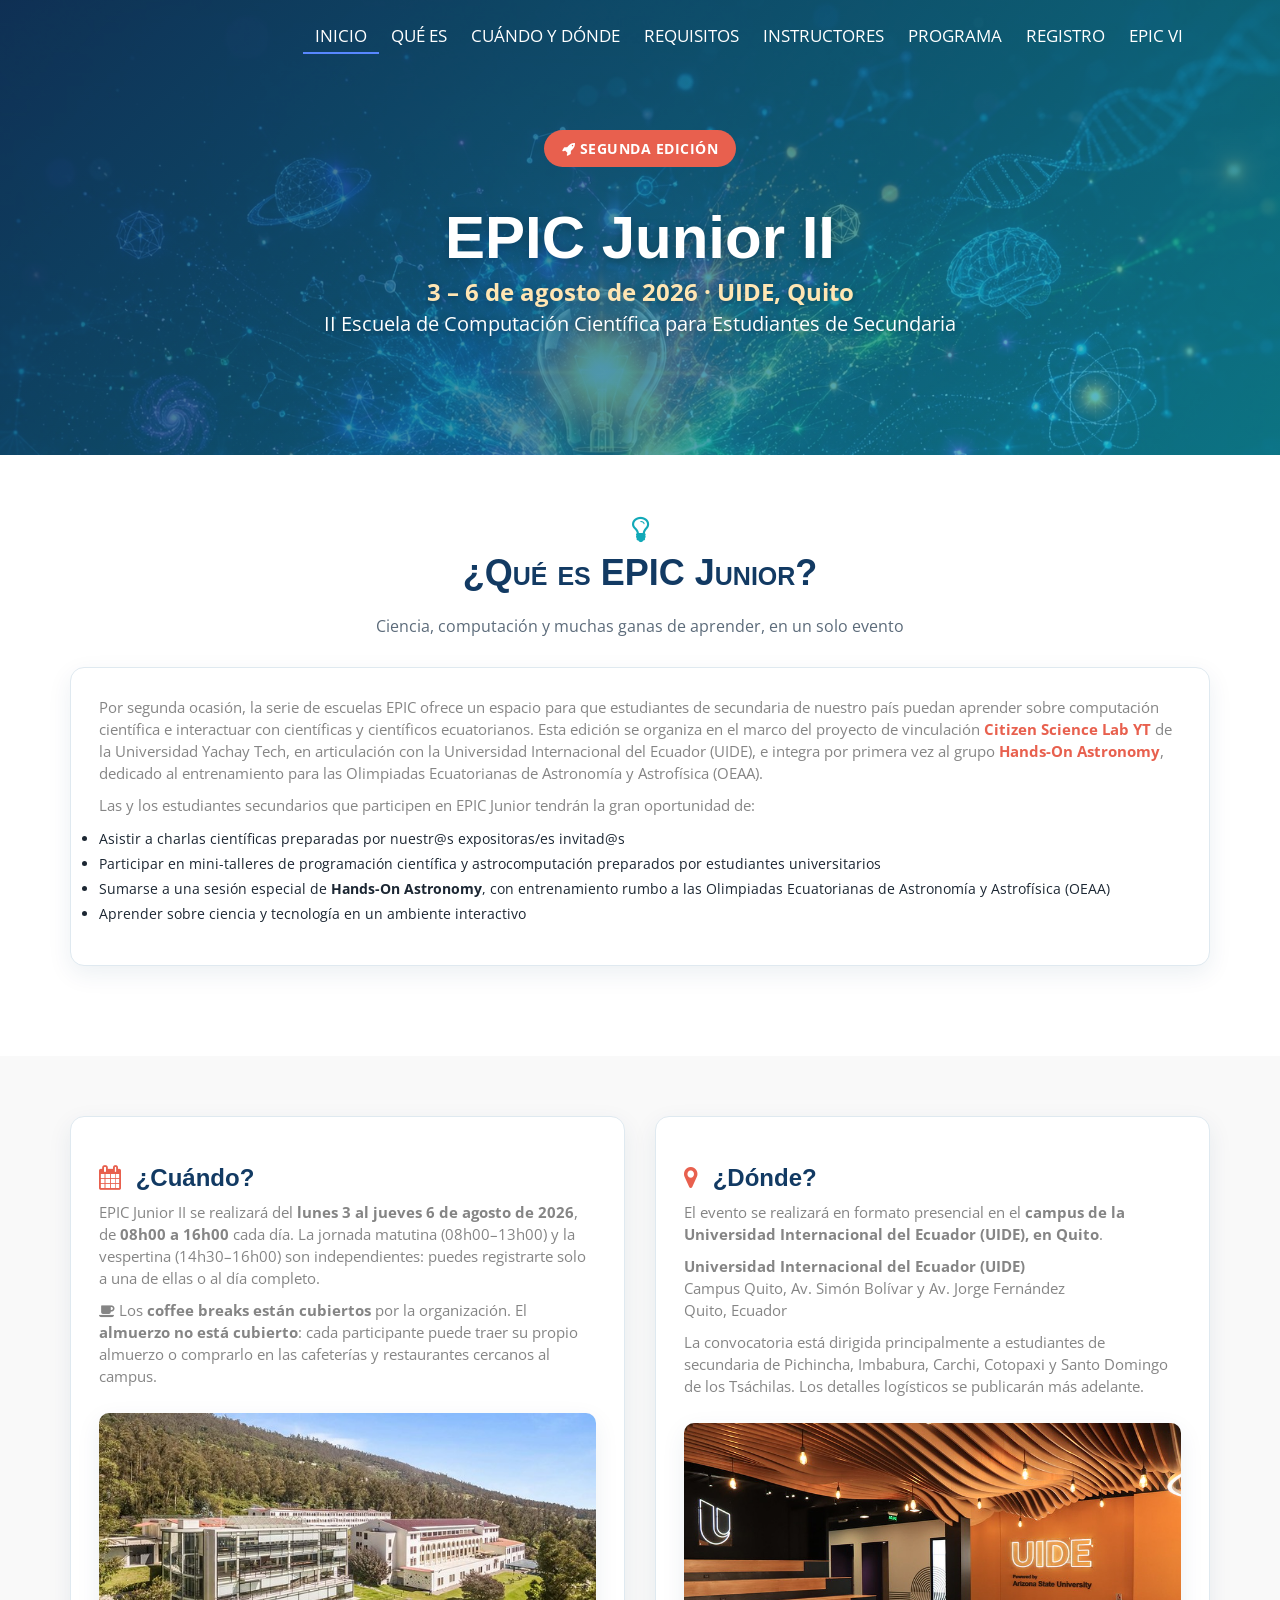
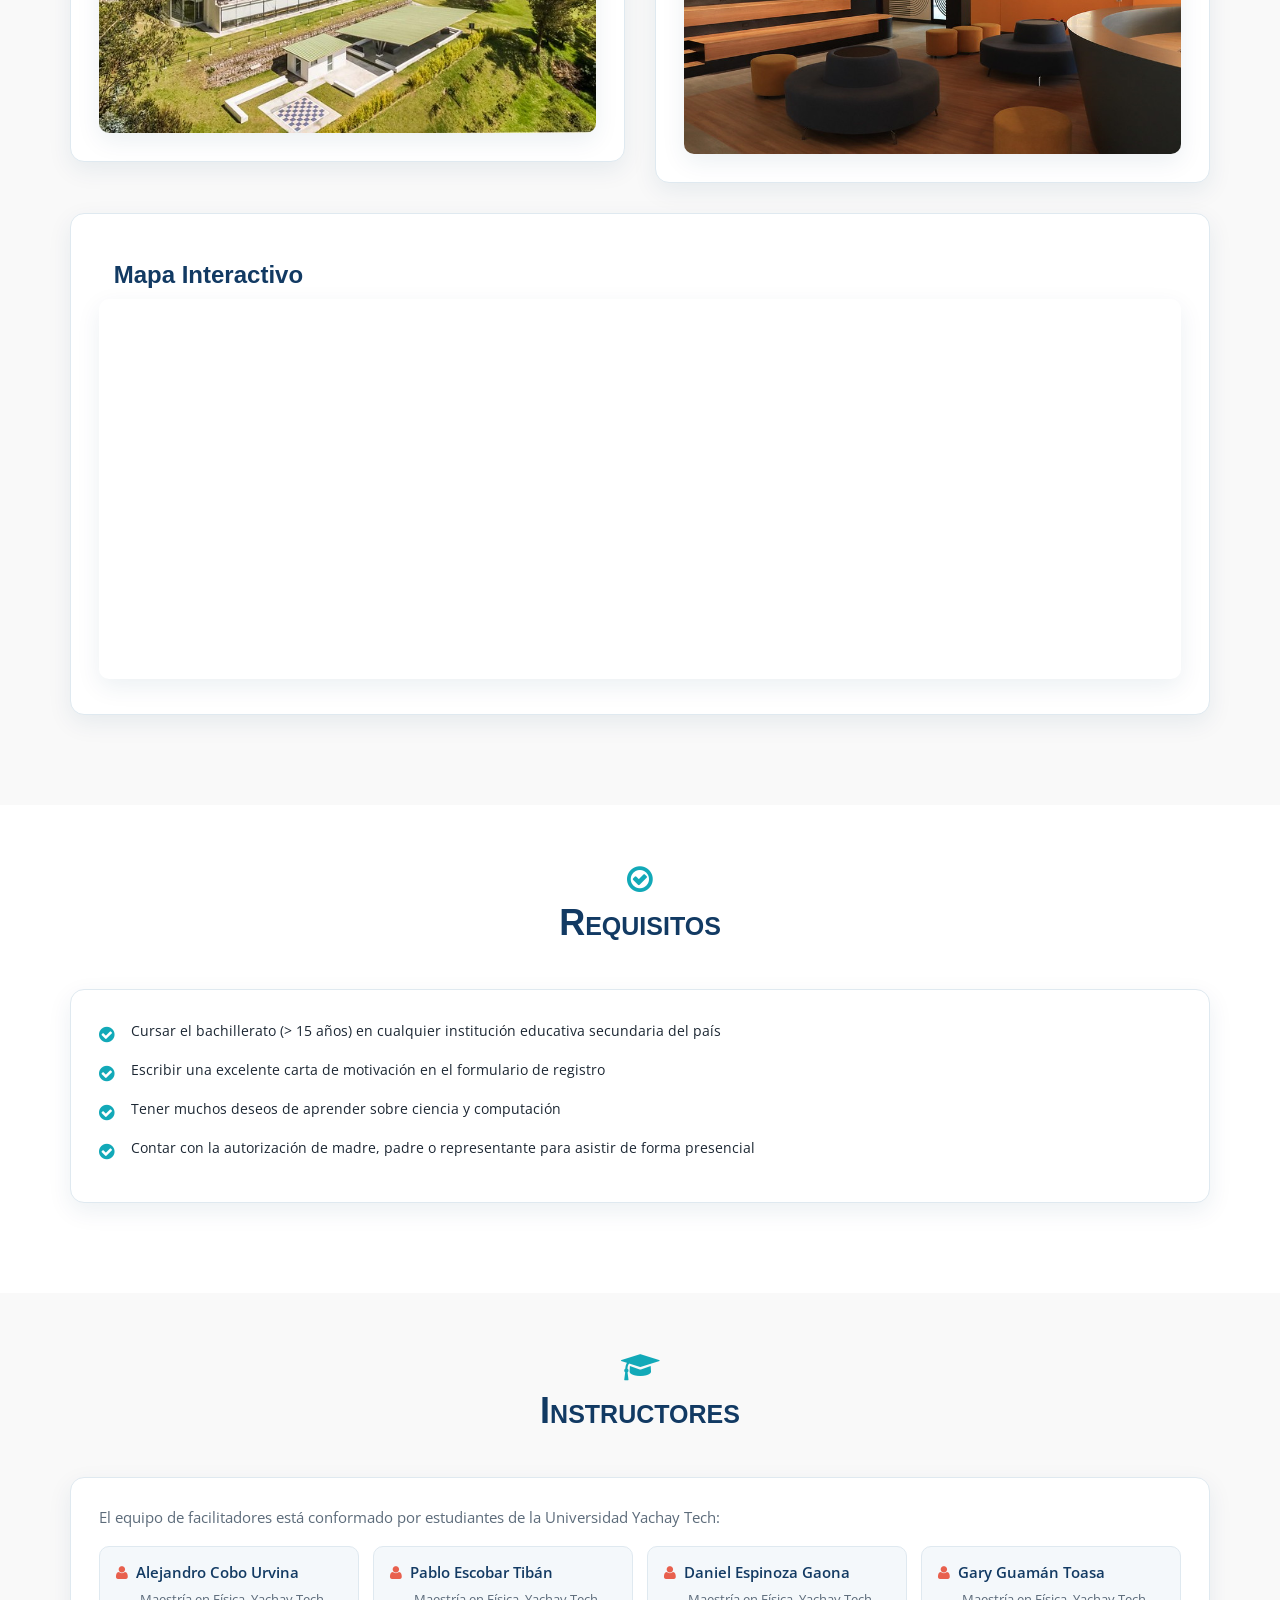
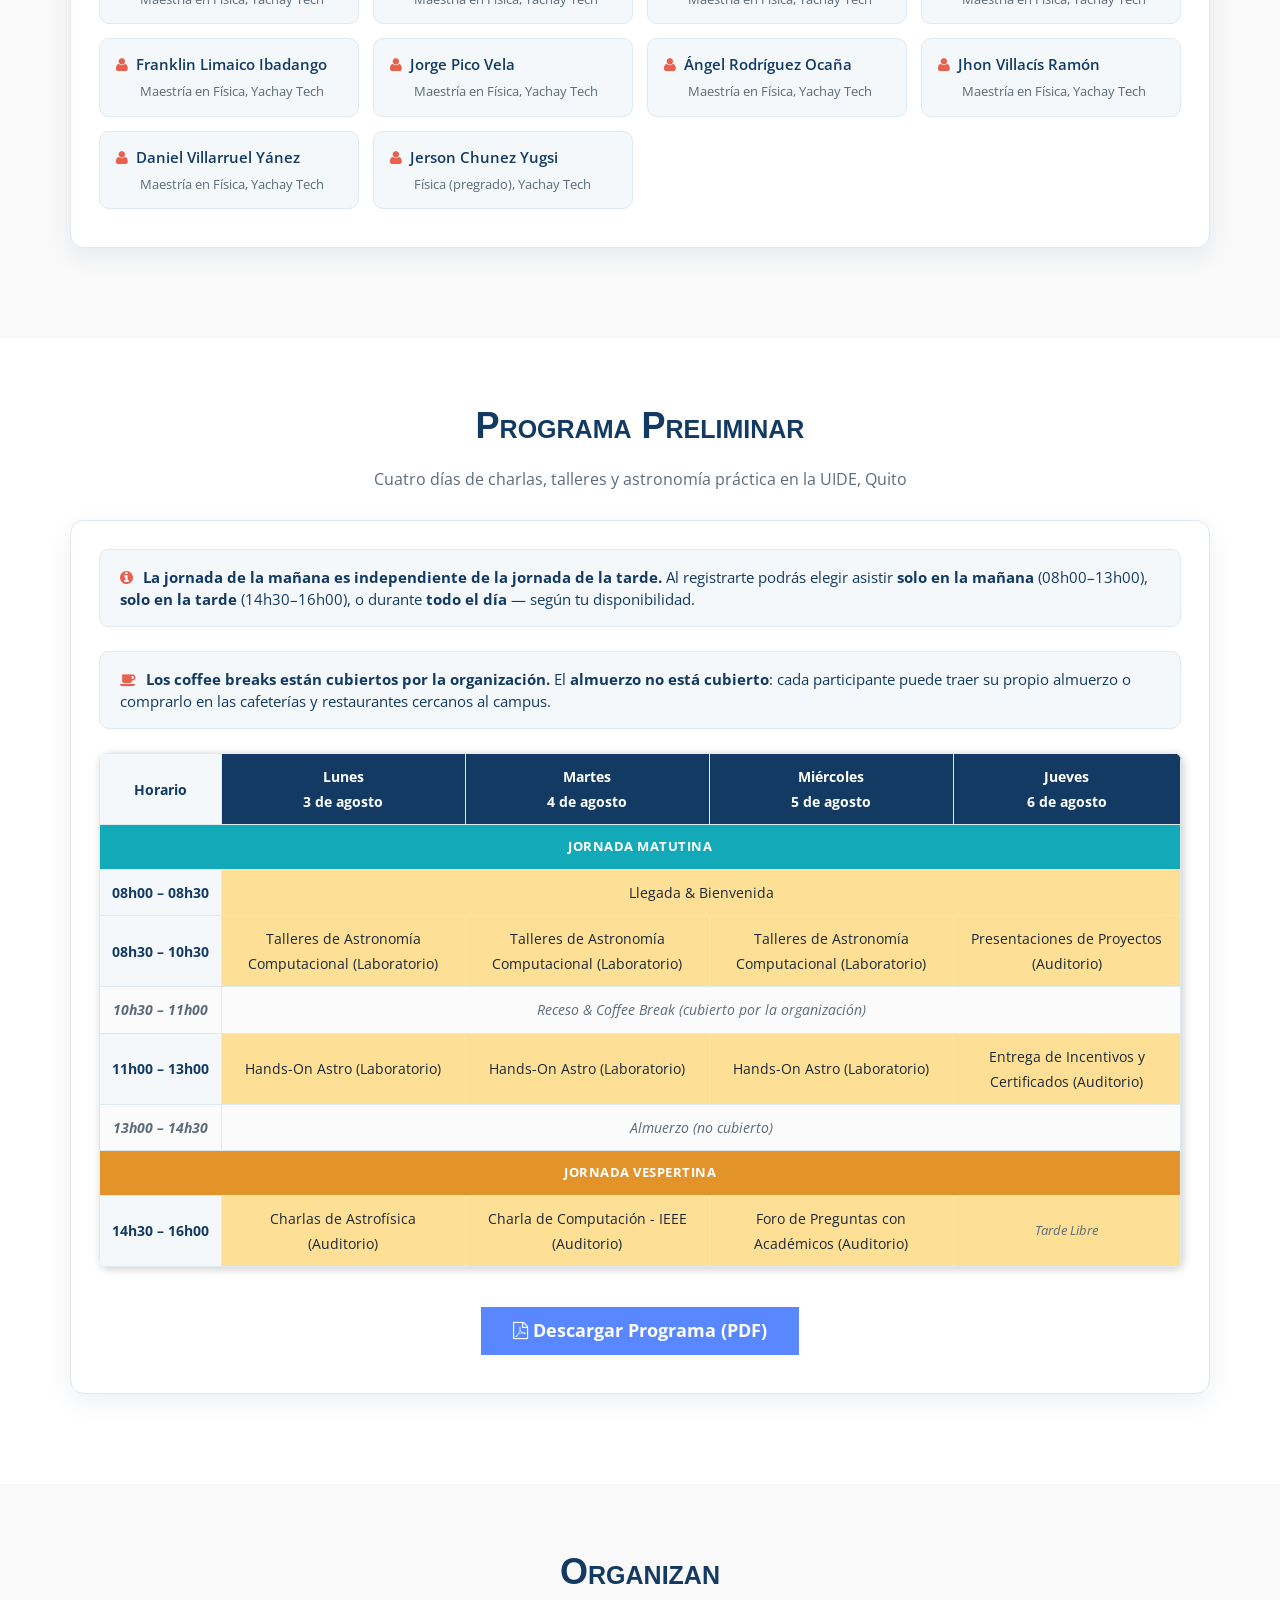
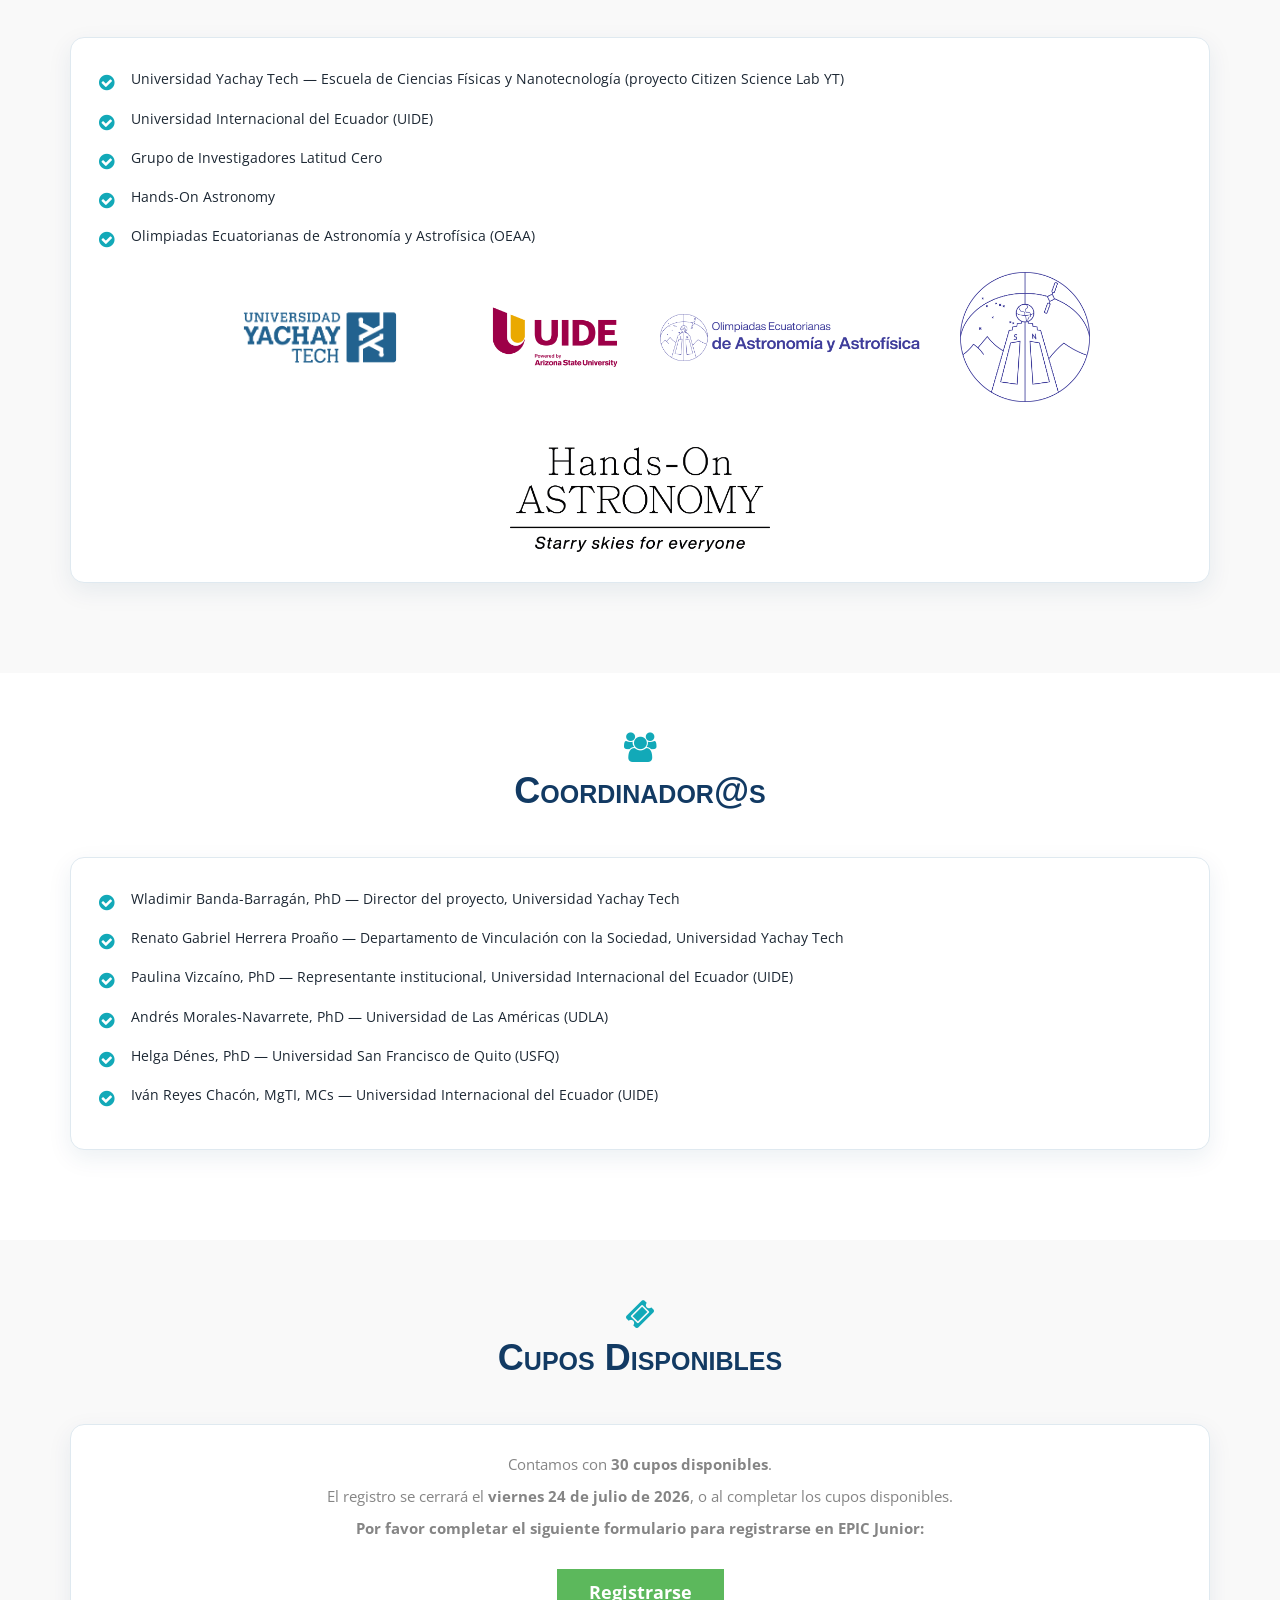
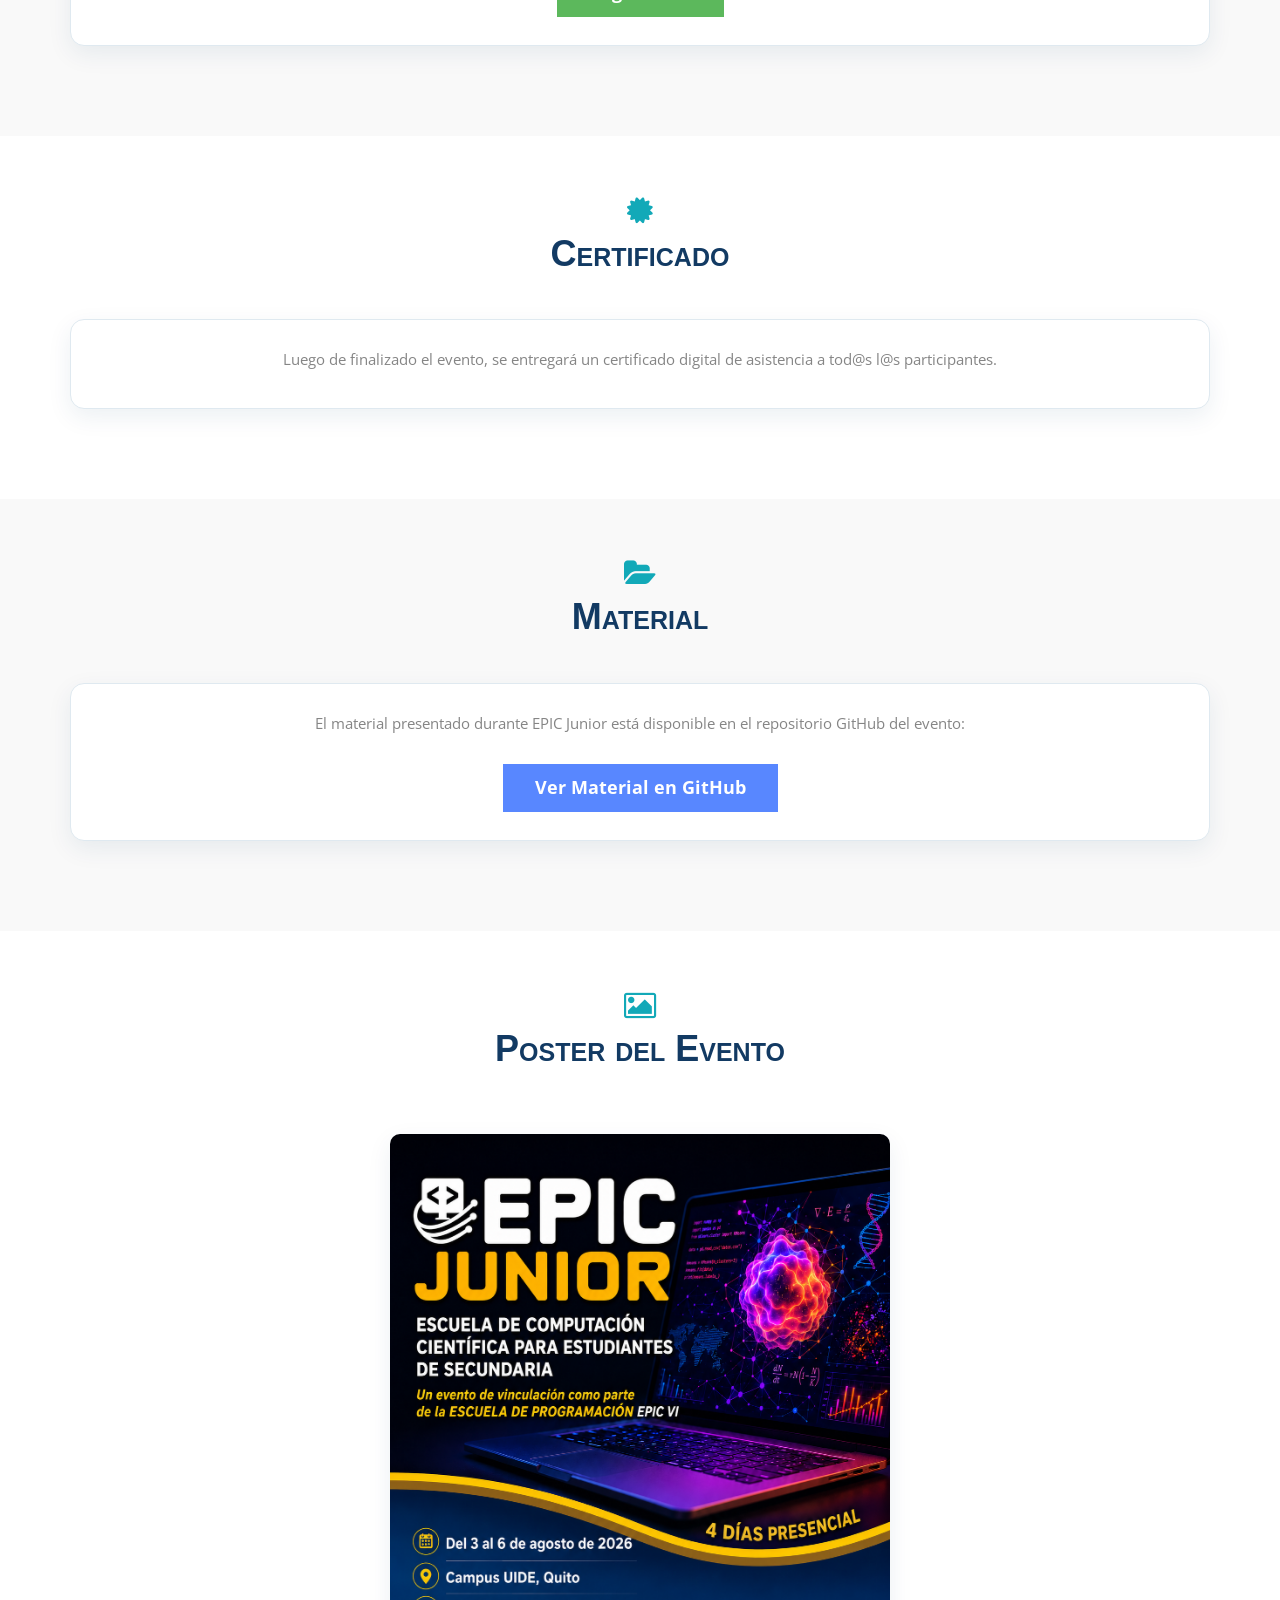
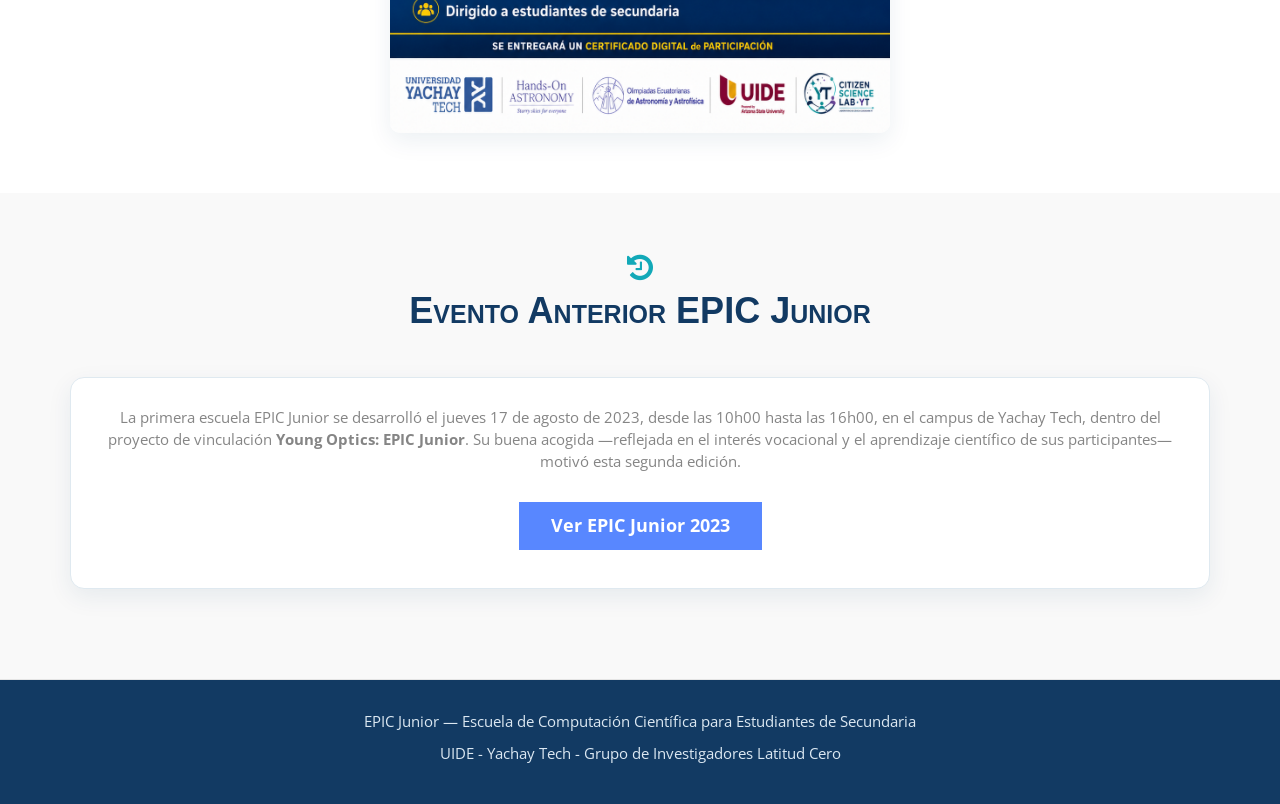
==== EPIC_JR.html @ 2421dbf0 "update" ====
<!doctype html>
<html lang="es">
<head>
<meta charset="utf-8">
<meta name="viewport" content="width=device-width, initial-scale=1, maximum-scale=1">

<title>EPIC Junior II - Agosto 2026</title>
<link rel="stylesheet" href="css/bootstrap.min.css" />
<link rel="stylesheet" href="css/styles.css" />
<link href="css/font-awesome.min.css" rel="stylesheet">
<link rel="stylesheet" href="https://cdnjs.cloudflare.com/ajax/libs/animate.css/4.1.1/animate.min.css">

<style>

:root {
  --jr-navy: #123a63;
  --jr-blue: #2277b8;
  --jr-cyan: #12a9b8;
  --jr-coral: #e8604e;
  --jr-amber: #e2932a;
  --jr-purple: #7a5cc9;
  --jr-ink: #1c2733;
  --jr-muted: #5c6b7a;
  --jr-bg-soft: #f4f8fb;
  --jr-border: #dfe9f0;
  --jr-shadow: 0 8px 24px rgba(18, 58, 99, 0.08);
  --jr-shadow-lg: 0 18px 40px rgba(18, 58, 99, 0.16);
}

body {
  font-family: 'Segoe UI', Arial, sans-serif;
  line-height: 1.8;
  color: var(--jr-ink);
  background: #fff;
}

a { color: var(--jr-blue); }

.content-section,
.hero-section {
  scroll-margin-top: 90px;
}

.header .navbar-nav > li > a.scroll-link {
  cursor: pointer;
}

.hero-section {
  background: linear-gradient(135deg, rgba(18,58,99,0.82), rgba(18,169,184,0.68)),
              url('images/epicjr_image.jpg') center center/cover no-repeat;
  color: #fff;
  padding: 130px 0 110px;
  text-align: center;
  position: relative;
}

.hero-badge {
  display: inline-block;
  background: var(--jr-coral);
  color: #fff;
  font-size: 14px;
  font-weight: 700;
  letter-spacing: 0.5px;
  padding: 6px 18px;
  border-radius: 30px;
  margin-bottom: 18px;
  text-transform: uppercase;
}

.hero-section h1 {
  font-size: 60px;
  font-weight: 800;
  text-shadow: 0 2px 12px rgba(0,0,0,0.25);
}

.hero-section .hero-dates {
  font-size: 24px;
  font-weight: 700;
  color: #ffe6b3;
  margin-top: 10px;
}

.hero-section p {
  font-size: 20px;
  color: #fff;
  text-shadow: 0 1px 6px rgba(0,0,0,0.3);
}

.section-title {
  margin-bottom: 30px;
  text-align: center;
}

.section-title .fa {
  color: var(--jr-cyan);
  font-size: 30px;
  display: block;
  margin-bottom: 8px;
}

.section-title h2 {
  font-size: 36px;
  font-weight: 800;
  color: var(--jr-navy);
}

.section-title .subtitle {
  color: var(--jr-muted);
  font-size: 16px;
  max-width: 640px;
  margin: 6px auto 0;
}

.content-section {
  padding: 60px 0;
}

.info-card {
  background: #fff;
  padding: 28px;
  border-radius: 14px;
  border: 1px solid var(--jr-border);
  box-shadow: var(--jr-shadow);
  margin-bottom: 30px;
  transition: all 0.25s ease;
}

.info-card:hover {
  transform: translateY(-5px);
  box-shadow: var(--jr-shadow-lg);
}

.info-card h3 {
  color: var(--jr-navy);
  font-weight: 700;
}

.info-card h3 .fa {
  color: var(--jr-coral);
  margin-right: 8px;
}

.timeline {
  border-left: 4px solid var(--jr-cyan);
  padding-left: 24px;
  margin-top: 20px;
}

.timeline-item {
  margin-bottom: 28px;
  position: relative;
}

.timeline-item::before {
  content: '';
  position: absolute;
  left: -30px;
  top: 6px;
  width: 12px;
  height: 12px;
  border-radius: 50%;
  background: var(--jr-coral);
  border: 2px solid #fff;
  box-shadow: 0 0 0 2px var(--jr-coral);
}

.timeline-item h4 {
  color: var(--jr-blue);
  font-weight: 700;
  margin-bottom: 4px;
}

.timeline-note {
  font-size: 14px;
  color: var(--jr-muted);
  font-style: italic;
  margin-top: -10px;
  margin-bottom: 25px;
}

.register-btn {
  margin-top: 20px;
  font-weight: 700;
  border-radius: 30px;
  padding: 12px 32px;
}

.badge-pill {
  display: inline-block;
  background: var(--jr-bg-soft);
  color: var(--jr-navy);
  border: 1px solid var(--jr-border);
  border-radius: 30px;
  padding: 6px 16px;
  font-size: 14px;
  font-weight: 600;
  margin: 4px 6px 4px 0;
}

.partner-list,
.requirements-list,
.coordinators-list {
  list-style: none;
  padding-left: 0;
}

.partner-list li,
.requirements-list li,
.coordinators-list li {
  margin-bottom: 14px;
  padding-left: 32px;
  position: relative;
}

.partner-list li::before,
.requirements-list li::before,
.coordinators-list li::before {
  content: '\f058';
  font-family: FontAwesome;
  color: var(--jr-cyan);
  position: absolute;
  left: 0;
  top: 1px;
  font-size: 18px;
}

.instructors-grid {
  display: grid;
  grid-template-columns: repeat(auto-fill, minmax(220px, 1fr));
  gap: 14px;
  list-style: none;
  padding-left: 0;
}

.instructors-grid li {
  background: var(--jr-bg-soft);
  border: 1px solid var(--jr-border);
  border-radius: 10px;
  padding: 12px 16px;
  font-weight: 600;
  color: var(--jr-navy);
  font-size: 15px;
}

.instructors-grid li .fa {
  color: var(--jr-coral);
  margin-right: 8px;
}

.instructor-program {
  display: block;
  font-weight: 400;
  font-size: 12.5px;
  color: var(--jr-muted);
  margin-top: 3px;
  margin-left: 24px;
}

.instructors-note {
  color: var(--jr-muted);
  font-size: 15px;
  margin-bottom: 18px;
}

.org-logos {
  display: flex;
  flex-wrap: wrap;
  align-items: center;
  justify-content: center;
  gap: 40px;
  margin-top: 24px;
}

.org-logos img {
  max-height: 130px;
  max-width: 260px;
  object-fit: contain;
}

.footer {
  background: var(--jr-navy);
  color: #fff;
  text-align: center;
  padding: 30px 0;
}

.footer p { color: #dce8f2; }

.poster-img,
.logo-img {
  width: 100%;
  max-width: 500px;
  border-radius: 10px;
  margin-top: 20px;
  box-shadow: var(--jr-shadow);
}

.text-highlight {
  color: var(--jr-coral);
  font-weight: 700;
}

.venue-img {
  width: 100%;
  border-radius: 10px;
  margin-top: 16px;
  box-shadow: var(--jr-shadow);
}

.venue-map-card iframe {
  border-radius: 10px;
  box-shadow: var(--jr-shadow);
  width: 100%;
  height: 380px;
  border: 0;
}

.shift-note {
  background: var(--jr-bg-soft);
  border: 1px solid var(--jr-border);
  border-radius: 10px;
  padding: 16px 20px;
  margin-bottom: 24px;
  color: var(--jr-navy);
  font-size: 15px;
}

.shift-note .fa {
  color: var(--jr-coral);
  margin-right: 6px;
}

.schedule-table {
  width: 100%;
  border-collapse: collapse;
  font-size: 14px;
}

.schedule-table th,
.schedule-table td {
  border: 1px solid var(--jr-border);
  padding: 10px 12px;
  text-align: center;
  vertical-align: middle;
}

.schedule-table thead th {
  background: var(--jr-navy);
  color: #fff;
  font-weight: 700;
}

.schedule-table td:first-child,
.schedule-table th:first-child {
  white-space: nowrap;
  font-weight: 700;
  color: var(--jr-navy);
  background: var(--jr-bg-soft);
}

.schedule-table .shift-row td {
  background: var(--jr-cyan);
  color: #fff;
  font-weight: 700;
  text-transform: uppercase;
  font-size: 13px;
  letter-spacing: 0.5px;
}

.schedule-table .shift-row.shift-afternoon td {
  background: var(--jr-amber);
}

.schedule-table .break-row td {
  background: #fbfbfb;
  color: var(--jr-muted);
  font-style: italic;
}

.schedule-table .closing-cell {
  color: var(--jr-muted);
  font-style: italic;
  font-size: 13px;
}

@media screen and (max-width: 768px) {

  .hero-section {
    padding: 100px 0 80px;
  }

  .hero-section h1 {
    font-size: 40px;
  }

  .hero-section .hero-dates {
    font-size: 19px;
  }

  .hero-section p {
    font-size: 17px;
  }

  .section-title h2 {
    font-size: 28px;
  }

}

</style>
</head>

<body>

<!-- NAV -->

<header class="header">
  <div class="container">
    <nav class="navbar navbar-inverse" role="navigation">
      <div class="navbar-header">
        <button type="button" id="nav-toggle" class="navbar-toggle" data-toggle="collapse" data-target="#main-nav">
          <span class="sr-only">Toggle navigation</span>
          <span class="icon-bar"></span>
          <span class="icon-bar"></span>
          <span class="icon-bar"></span>
        </button>
      </div>
      <!--/.navbar-header-->
      <div id="main-nav" class="collapse navbar-collapse">
        <ul class="nav navbar-nav" id="mainNav">
          <li class="active"><a href="#home" class="scroll-link">Inicio</a></li>
          <li><a href="#intro" class="scroll-link">Qué es</a></li>
          <li><a href="#fechaLugar" class="scroll-link">Cuándo y Dónde</a></li>
          <li><a href="#requisitos" class="scroll-link">Requisitos</a></li>
          <li><a href="#instructores" class="scroll-link">Instructores</a></li>
          <li><a href="#programa" class="scroll-link">Programa</a></li>
          <li><a href="#cupos" class="scroll-link">Registro</a></li>
          <li><a href="index.html">EPIC VI</a></li>
        </ul>
      </div>
      <!--/.navbar-collapse-->
    </nav>
    <!--/.navbar-->
  </div>
  <!--/.container-->
</header>
<!--/.header-->

<!-- HERO -->

<section id="home" class="hero-section">

  <div class="container animate__animated animate__fadeIn">

    <span class="hero-badge"><i class="fa fa-rocket"></i> Segunda edición</span>

    <h1>EPIC Junior II</h1>

    <p class="hero-dates">
      3 – 6 de agosto de 2026 &middot; UIDE, Quito
    </p>

    <p>
      II Escuela de Computación Científica para Estudiantes de Secundaria
    </p>

  </div>

</section>


<!-- INTRO -->

<section id="intro" class="content-section">

  <div class="container">

    <div class="section-title">
      <i class="fa fa-lightbulb-o"></i>
      <h2>¿Qué es EPIC Junior?</h2>
      <p class="subtitle">Ciencia, computación y muchas ganas de aprender, en un solo evento</p>
    </div>

    <div class="row">

      <div class="col-md-12">

        <div class="info-card">

          <p>
            Por segunda ocasión, la serie de escuelas EPIC ofrece un espacio para
            que estudiantes de secundaria de nuestro país puedan aprender sobre
            computación científica e interactuar con científicas y científicos
            ecuatorianos. Esta edición se organiza en el marco del proyecto de
            vinculación <span class="text-highlight">Citizen Science Lab YT</span> de la
            Universidad Yachay Tech, en articulación con la Universidad Internacional
            del Ecuador (UIDE), e integra por primera vez al grupo
            <span class="text-highlight">Hands-On Astronomy</span>, dedicado al
            entrenamiento para las Olimpiadas Ecuatorianas de Astronomía y
            Astrofísica (OEAA).
          </p>

          <p>
            Las y los estudiantes secundarios que participen en EPIC Junior tendrán
            la gran oportunidad de:
          </p>

          <ul>
            <li>Asistir a charlas científicas preparadas por nuestr@s expositoras/es invitad@s</li>
            <li>Participar en mini-talleres de programación científica y astrocomputación preparados por estudiantes universitarios</li>
            <li>Sumarse a una sesión especial de <strong>Hands-On Astronomy</strong>, con entrenamiento rumbo a las Olimpiadas Ecuatorianas de Astronomía y Astrofísica (OEAA)</li>
            <li>Aprender sobre ciencia y tecnología en un ambiente interactivo</li>
          </ul>

        </div>

      </div>

    </div>

  </div>

</section>


<!-- FECHA Y LUGAR -->

<section id="fechaLugar" class="content-section" style="background-color: #f9f9f9;">

  <div class="container">

    <div class="row">

      <div class="col-md-6">

        <div class="info-card">

          <h3><i class="fa fa-calendar"></i> ¿Cuándo?</h3>

          <p>
            EPIC Junior II se realizará del <strong>lunes 3 al jueves 6 de agosto de 2026</strong>,
            de <strong>08h00 a 16h00</strong> cada día. La jornada matutina (08h00–13h00) y
            la vespertina (14h30–16h00) son independientes: puedes registrarte solo a una
            de ellas o al día completo.
          </p>

          <p>
            <i class="fa fa-coffee"></i> Los <strong>coffee breaks están cubiertos</strong>
            por la organización. El <strong>almuerzo no está cubierto</strong>: cada
            participante puede traer su propio almuerzo o comprarlo en las cafeterías
            y restaurantes cercanos al campus.
          </p>

          <img src="images/uide_campus_2.jpg" alt="Campus UIDE, Quito" class="venue-img">

        </div>

      </div>

      <div class="col-md-6">

        <div class="info-card">

          <h3><i class="fa fa-map-marker"></i> ¿Dónde?</h3>

          <p>
            El evento se realizará en formato presencial en el <strong>campus de la
            Universidad Internacional del Ecuador (UIDE), en Quito</strong>.
          </p>

          <p>
            <strong>Universidad Internacional del Ecuador (UIDE)</strong><br>
            Campus Quito, Av. Simón Bolívar y Av. Jorge Fernández<br>
            Quito, Ecuador
          </p>

          <p>
            La convocatoria está dirigida principalmente a estudiantes de secundaria
            de Pichincha, Imbabura, Carchi, Cotopaxi y Santo Domingo de los Tsáchilas.
            Los detalles logísticos se publicarán más adelante.
          </p>

          <img src="images/uide_01.jpg" alt="Instalaciones del campus UIDE, Quito" class="venue-img">

        </div>

      </div>

    </div>

    <div class="row">

      <div class="col-md-12">

        <div class="info-card venue-map-card">

          <h3><i class="fa fa-map"></i> Mapa Interactivo</h3>

          <iframe
            src="https://www.google.com/maps/embed?pb=!1m18!1m12!1m3!1d3989.7815465074127!2d-78.47110212420631!3d-0.24599759975157964!2m3!1f0!2f0!3f0!3m2!1i1024!2i768!4f13.1!3m3!1m2!1s0x91d597638b0399b7%3A0x6584fbf0c60146da!2sUniversidad%20Internacional%20del%20Ecuador%20-%20UIDE%20Quito!5e0!3m2!1ses-419!2sec!4v1744081592806!5m2!1ses-419!2sec"
            allowfullscreen=""
            loading="lazy"
            referrerpolicy="no-referrer-when-downgrade">
          </iframe>

        </div>

      </div>

    </div>

  </div>

</section>


<!-- REQUISITOS -->

<section id="requisitos" class="content-section">

  <div class="container">

    <div class="section-title">
      <i class="fa fa-check-circle-o"></i>
      <h2>Requisitos</h2>
    </div>

    <div class="info-card">

      <ul class="requirements-list">
        <li>Cursar el bachillerato (> 15 años) en cualquier institución educativa secundaria del país</li>
        <li>Escribir una excelente carta de motivación en el formulario de registro</li>
        <li>Tener muchos deseos de aprender sobre ciencia y computación</li>
        <li>Contar con la autorización de madre, padre o representante para asistir de forma presencial</li>
      </ul>

    </div>

  </div>

</section>


<!-- INSTRUCTORES -->

<section id="instructores" class="content-section" style="background-color: #f9f9f9;">

  <div class="container">

    <div class="section-title">
      <i class="fa fa-graduation-cap"></i>
      <h2>Instructores</h2>
    </div>

    <div class="info-card">

      <p class="instructors-note">
        El equipo de facilitadores está conformado por estudiantes de la Universidad
        Yachay Tech:
      </p>

      <ul class="instructors-grid">
        <li><i class="fa fa-user"></i>Alejandro Cobo Urvina<span class="instructor-program">Maestría en Física, Yachay Tech</span></li>
        <li><i class="fa fa-user"></i>Pablo Escobar Tibán<span class="instructor-program">Maestría en Física, Yachay Tech</span></li>
        <li><i class="fa fa-user"></i>Daniel Espinoza Gaona<span class="instructor-program">Maestría en Física, Yachay Tech</span></li>
        <li><i class="fa fa-user"></i>Gary Guamán Toasa<span class="instructor-program">Maestría en Física, Yachay Tech</span></li>
        <li><i class="fa fa-user"></i>Franklin Limaico Ibadango<span class="instructor-program">Maestría en Física, Yachay Tech</span></li>
        <li><i class="fa fa-user"></i>Jorge Pico Vela<span class="instructor-program">Maestría en Física, Yachay Tech</span></li>
        <li><i class="fa fa-user"></i>Ángel Rodríguez Ocaña<span class="instructor-program">Maestría en Física, Yachay Tech</span></li>
        <li><i class="fa fa-user"></i>Jhon Villacís Ramón<span class="instructor-program">Maestría en Física, Yachay Tech</span></li>
        <li><i class="fa fa-user"></i>Daniel Villarruel Yánez<span class="instructor-program">Maestría en Física, Yachay Tech</span></li>
        <li><i class="fa fa-user"></i>Jerson Chunez Yugsi<span class="instructor-program">Física (pregrado), Yachay Tech</span></li>
      </ul>

    </div>

  </div>

</section>


<!-- PROGRAMA -->

<section id="programa" class="content-section">

  <div class="container">

    <div class="section-title">
      <i class="fa fa-map-signs"></i>
      <h2>Programa Preliminar</h2>
      <p class="subtitle">Cuatro días de charlas, talleres y astronomía práctica en la UIDE, Quito</p>
    </div>

    <div class="info-card">

      <p class="shift-note">
        <i class="fa fa-info-circle"></i>
        <strong>La jornada de la mañana es independiente de la jornada de la tarde.</strong>
        Al registrarte podrás elegir asistir <strong>solo en la mañana</strong>
        (08h00–13h00), <strong>solo en la tarde</strong> (14h30–16h00), o durante
        <strong>todo el día</strong> — según tu disponibilidad.
      </p>

      <p class="shift-note">
        <i class="fa fa-coffee"></i>
        <strong>Los coffee breaks están cubiertos por la organización.</strong>
        El <strong>almuerzo no está cubierto</strong>: cada participante puede traer
        su propio almuerzo o comprarlo en las cafeterías y restaurantes cercanos al
        campus.
      </p>

      <div class="table-responsive">
        <table class="schedule-table">
          <thead>
            <tr>
              <th>Horario</th>
              <th>Lunes<br>3 de agosto</th>
              <th>Martes<br>4 de agosto</th>
              <th>Miércoles<br>5 de agosto</th>
              <th>Jueves<br>6 de agosto</th>
            </tr>
          </thead>
          <tbody>
            <tr class="shift-row">
              <td colspan="5">Jornada Matutina</td>
            </tr>
            <tr>
              <td>08h00 – 08h30</td>
              <td colspan="4">Llegada &amp; Bienvenida</td>
            </tr>
            <tr>
              <td>08h30 – 10h30</td>
              <td>Talleres de Astronomía Computacional (Laboratorio)</td>
              <td>Talleres de Astronomía Computacional (Laboratorio)</td>
              <td>Talleres de Astronomía Computacional (Laboratorio)</td>
              <td>Presentaciones de Proyectos (Auditorio)</td>
            </tr>
            <tr class="break-row">
              <td>10h30 – 11h00</td>
              <td colspan="4">Receso &amp; Coffee Break (cubierto por la organización)</td>
            </tr>
            <tr>
              <td>11h00 – 13h00</td>
              <td>Hands-On Astro (Laboratorio)</td>
              <td>Hands-On Astro (Laboratorio)</td>
              <td>Hands-On Astro (Laboratorio)</td>
              <td>Entrega de Incentivos y Certificados (Auditorio)</td>
            </tr>
            <tr class="break-row">
              <td>13h00 – 14h30</td>
              <td colspan="4">Almuerzo (no cubierto)</td>
            </tr>
            <tr class="shift-row shift-afternoon">
              <td colspan="5">Jornada Vespertina</td>
            </tr>
            <tr>
              <td>14h30 – 16h00</td>
              <td>Charlas de Astrofísica (Auditorio)</td>
              <td>Charla de Computación - IEEE (Auditorio)</td>
              <td>Foro de Preguntas con Académicos (Auditorio)</td>
              <td class="closing-cell">Tarde Libre</td>
            </tr>
          </tbody>
        </table>
      </div>

      <p class="text-center" style="margin-top: 20px;">
        <a href="images/Programa_EPIC_Junior_II.pdf"
           target="_blank"
           class="btn btn-primary btn-lg register-btn">
          <i class="fa fa-file-pdf-o"></i> Descargar Programa (PDF)
        </a>
      </p>

    </div>

  </div>

</section>


<!-- ORGANIZAN -->

<section id="organizan" class="content-section" style="background-color: #f9f9f9;">

  <div class="container">

    <div class="section-title">
      <i class="fa fa-handshake-o"></i>
      <h2>Organizan</h2>
    </div>

    <div class="info-card">

      <ul class="partner-list">
        <li>Universidad Yachay Tech — Escuela de Ciencias Físicas y Nanotecnología (proyecto Citizen Science Lab YT)</li>
        <li>Universidad Internacional del Ecuador (UIDE)</li>
        <li>Grupo de Investigadores Latitud Cero</li>
        <li>Hands-On Astronomy</li>
        <li>Olimpiadas Ecuatorianas de Astronomía y Astrofísica (OEAA)</li>
      </ul>

      <div class="org-logos">
        <img src="images/LOGOTIPO-YACHAY-TECH-UITEY-2023.png" alt="Universidad Yachay Tech">
        <img src="images/thumbnail_Logo%20UIDE.png" alt="Universidad Internacional del Ecuador">
        <img src="images/logo_oeaa.png" alt="Olimpiadas Ecuatorianas de Astronomía y Astrofísica (OEAA)">
        <img src="images/oeaa_solo.png" alt="OEAA">
        <img src="images/hoa.png" alt="Hands-On Astronomy">
      </div>

    </div>

  </div>

</section>


<!-- COORDINADORES -->

<section id="coordinadores" class="content-section">

  <div class="container">

    <div class="section-title">
      <i class="fa fa-users"></i>
      <h2>Coordinador@s</h2>
    </div>

    <div class="info-card">

      <ul class="coordinators-list">
        <li>Wladimir Banda-Barragán, PhD — Director del proyecto, Universidad Yachay Tech</li>
        <li>Renato Gabriel Herrera Proaño — Departamento de Vinculación con la Sociedad, Universidad Yachay Tech</li>
        <li>Paulina Vizcaíno, PhD — Representante institucional, Universidad Internacional del Ecuador (UIDE)</li>
        <li>Andrés Morales-Navarrete, PhD — Universidad de Las Américas (UDLA)</li>
        <li>Helga Dénes, PhD — Universidad San Francisco de Quito (USFQ)</li>
        <li>Iván Reyes Chacón, MgTI, MCs — Universidad Internacional del Ecuador (UIDE)</li>
      </ul>

    </div>

  </div>

</section>


<!-- CUPOS -->

<section id="cupos" class="content-section" style="background-color: #f9f9f9;">

  <div class="container">

    <div class="section-title">
      <i class="fa fa-ticket"></i>
      <h2>Cupos Disponibles</h2>
    </div>

    <div class="info-card text-center">

      <p>
        Contamos con <strong>30 cupos disponibles</strong>.
      </p>

      <p>
        El registro se cerrará el <strong>viernes 24 de julio de 2026</strong>, o al
        completar los cupos disponibles.
      </p>

      <p>
        <strong>
          Por favor completar el siguiente formulario para registrarse en EPIC Junior:
        </strong>
      </p>

      <a href="https://forms.gle/Vx38fNjV81P7JdTL6"
         target="_blank"
         class="btn btn-success btn-lg register-btn">

        Registrarse

      </a>

    </div>

  </div>

</section>


<!-- CERTIFICADO -->

<section id="certificado" class="content-section">

  <div class="container">

    <div class="section-title">
      <i class="fa fa-certificate"></i>
      <h2>Certificado</h2>
    </div>

    <div class="info-card text-center">

      <p>
        Luego de finalizado el evento, se entregará un certificado digital
        de asistencia a tod@s l@s participantes.
      </p>

    </div>

  </div>

</section>


<!-- MATERIAL -->

<section id="material" class="content-section" style="background-color: #f9f9f9;">

  <div class="container">

    <div class="section-title">
      <i class="fa fa-folder-open"></i>
      <h2>Material</h2>
    </div>

    <div class="info-card text-center">

      <p>
        El material presentado durante EPIC Junior está disponible en el repositorio
        GitHub del evento:
      </p>

      <a href="https://github.com/ciencialatitud0/EPIC_6/tree/main/EPIC_Junior"
         target="_blank"
         class="btn btn-primary btn-lg register-btn">

        Ver Material en GitHub

      </a>

    </div>

  </div>

</section>


<!-- POSTER -->

<section id="poster" class="content-section">

  <div class="container">

    <div class="section-title">
      <i class="fa fa-image"></i>
      <h2>Poster del Evento</h2>
    </div>

    <div class="text-center">

      <img src="images/epic_jr_ii.png"
           alt="Poster EPIC Junior II"
           class="poster-img">

    </div>

  </div>

</section>


<!-- EVENTO ANTERIOR -->

<section id="eventoAnterior" class="content-section" style="background-color: #f9f9f9;">

  <div class="container">

    <div class="section-title">
      <i class="fa fa-history"></i>
      <h2>Evento Anterior EPIC Junior</h2>
    </div>

    <div class="info-card text-center">

      <p>
        La primera escuela EPIC Junior se desarrolló el jueves 17 de agosto de 2023,
        desde las 10h00 hasta las 16h00, en el campus de Yachay Tech, dentro del
        proyecto de vinculación <strong>Young Optics: EPIC Junior</strong>. Su buena
        acogida —reflejada en el interés vocacional y el aprendizaje científico de
        sus participantes— motivó esta segunda edición.
      </p>

      <p>
        <a href="https://ciencialatitud0.github.io/EPIC_3/info/EPIC_Junior.html"
           target="_blank"
           class="btn btn-primary btn-lg register-btn">
          Ver EPIC Junior 2023
        </a>
      </p>

    </div>

  </div>

</section>

<!-- FOOTER -->

<footer class="footer">

  <div class="container">

    <p>
      EPIC Junior — Escuela de Computación Científica para Estudiantes de Secundaria
    </p>

    <p>
      UIDE - Yachay Tech - Grupo de Investigadores Latitud Cero
    </p>

  </div>

</footer>


<script src="js/jquery-1.8.2.min.js"></script>
<script src="js/bootstrap.min.js"></script>
<script src="js/jquery.nav.js"></script>
<script>
  if ($('#main-nav ul li:first-child').hasClass('active')) {
    $('#main-nav').css('background', 'none');
  }

  $('#mainNav').onePageNav({
    currentClass: 'active',
    changeHash: false,
    scrollSpeed: 950,
    scrollThreshold: 0.2,
    filter: '',
    easing: 'swing',
    begin: function () {},
    end: function () {
      if (!$('#main-nav ul li:first-child').hasClass('active')) {
        $('.header').addClass('addBg');
      } else {
        $('.header').removeClass('addBg');
      }
    },
    scrollChange: function ($currentListItem) {
      if (!$('#main-nav ul li:first-child').hasClass('active')) {
        $('.header').addClass('addBg');
      } else {
        $('.header').removeClass('addBg');
      }
    }
  });
</script>

</body>
</html>
---- css/styles.css ----
/*
Theme Name: Free-Portfolio-HTML5-Responsive-Website-Sam
Author URI: http://webthemez.com/ 
*/
@import url(http://fonts.googleapis.com/css?family=Open+Sans:400,600,700);
* {
	margin: 0;
	padding: 0;
	font-family: 'Open Sans', sans-serif;
}
body {
	font-size: 14px;
	font-family: 'Open Sans', sans-serif;
	-webkit-font-smoothing: antialiased;
	background: #fff;
}
::selection {
	color: #fff;
	background: #5887FF;
}

::-moz-selection {
 color: #fff;
 background: #5887FF;
}
p {
	color: #858585;
	line-height: 22px;
	font-size: 15px;
}
.white {
	background: #fff;
}
.pDark p {
	color: #6D6D6D;
}
.pDark h3 {
	color: #BEBEBE;
}
.btn, .form-control, .team-socials i {
	border-radius: 0px !important;
}
.button-outline {
	-webkit-font-smoothing: antialiased;
	display: inline-block;
	vertical-align: middle;
	zoom: 1;
	color: #fff;
	padding: 10px 25px;
	border: 2px solid #fff;
	border-radius: 0px;
	font-size: 16px;
	font-weight: 400;
	background: rgba(255,255,255,0.15);
}
.button-outline:hover {
	color: #fff;
	background: rgba(255,255,255,0.35);
}
a {
	color: #5887FF;
	text-decoration: none;
	text-shadow: none;
	-webkit-transition: all 0.2s linear;
	-moz-transition: all 0.2s linear;
	-ms-transition: all 0.2s linear;
	-o-transition: all 0.2s linear;
	transition: all 0.2s linear;
}
a:hover {
	color: #DF3927;
	text-decoration: none;
}
.btn {
	border: 0px;
	border-radius: 0px;
}
.btn:hover {
	background: #DF6B00;
}
.btn-primary {
	background: #5887FF;
}
.form-control {
	border-radius: 0px;
}
.mrgn30 {
	margin: 30px 0;
}
.copyright {
	color: #6D6D6D;
	background: #000;
	padding: 20px 0;
	line-height: 34px;
}
#top {
	position: relative;
}
.topHome {
	position: fixed;
	bottom: 20px;
	right: 20px;
	z-index: 5;
	background: #5887FF;
}
.topHome .fa-2x {
	font-size: 20px;
	color: #fff;
	margin: 4px;
}
h2 {
	font-size: 40px;
	margin: 0;
	padding-bottom: 16px;
	font-variant: small-caps;
}
/* Header 
----------------------------------------------*/
.header {
	position: fixed;
	width: 100%;
	background: transpreant;
	z-index: 50;
	border-radius: 0;
	top: 0px;
}
.navbar-inverse .navbar-toggle {
	border-color: #5887FF;
	background-color: #5887FF;
}
.header .navbar {
	margin: 0;
	background: transparent !important;
}
.navbar-inverse .navbar-toggle .icon-bar {
/*background-color: #5887FF;*/;
}
.navbar-inverse .navbar-toggle:hover, .navbar-inverse .navbar-toggle:focus {
	background: #5887FF;
}
.navbar-inverse .navbar-nav > li > a:hover, .navbar-inverse .navbar-nav > li > a:focus {
	color: #fff;
}
.navbar-inverse .navbar-toggle:hover .icon-bar {
	background: #fff;
}
.navbar-inverse .navbar-nav > li > a {
	color: #fff;
}
.navbar-inverse .navbar-nav > li > a:hover, .navbar-inverse .navbar-nav > li > a:focus {
	color: #FFFFFF;
}
.navbar-inverse .navbar-nav > .active > a, .navbar-inverse .navbar-nav > .active > a:hover, .navbar-inverse .navbar-nav > .active > a:focus {
	color: #5887FF;
	background: none;
}
.navbar-toggle {
}
.addBg {
background: #000 !important;
-webkit-box-shadow: 0px 3px 4px 0px rgba(50, 50, 50, 0.38);
-moz-box-shadow: 0px 3px 4px 0px rgba(50, 50, 50, 0.38);
box-shadow: 0px 3px 4px 0px rgba(50, 50, 50, 0.38);
}
/*.carousel-inner*/
#myCarousel {
	margin-top: 50px;
	border-bottom: 4px solid #5887FF;
}
.carousel-inner > .item {
}
.carousel-caption {
	padding: 0px;
	bottom: 40%;
	display: block;
	height: 80px;
}
.carousel-caption h1 {
	font-size: 45px;
	padding: 10px 15px;
	background: rgba(128, 180, 33, 0.80);
	color: #FFFFFF;
	text-shadow: none;
	font-weight: bold;
	display: inline-block;
}
.carousel-caption h3 {
	font-size: 30px;
	color: #1C4604;
	font-weight: bold;
	text-shadow: #fff 1px 1px 1px;
}
.actionPanel {
	padding: 25px 0;
	background: #5887FF;
}
.actionPanel h3 {
	margin: 0px;
}
.circle {
	background: #5887FF;
	height: 60px;
	width: 60px;
	border-radius: 35px;
	color: #fff;
	line-height: 60px !important;
}
/*----Nav ----*/
.header .navbar-brand {
	float: left;
	padding: 16px 15px;
	line-height: 18px;
	height: 50px;
	/*color:#5887FF;*/;
}
.navbar-brand b {
	color: #fff;
	font-family: 'Pacifico', cursive;
	font-weight: 400;
}
.logo {
	font-size: 2.2em;
	text-shadow: none;
	margin: 8px 0 0 0;
}
.logo:hover {
	color: #5A5A5A;
}
.header .navbar {
	margin: 0;
	background: #fff;
	border: 0;
}
 
.navbar-inverse .navbar-nav > li > a {
	font-size: 1.2em;
	line-height: normal;
	margin: 17px;
	padding: 6px 10px !important;
	border-radius: 0px;
}
.navbar-inverse .navbar-nav > .active > a, .navbar-inverse .navbar-nav > .active > a:hover, .navbar-inverse .navbar-nav > .active > a:focus {
	color: #fff;
	background: none;
	border-bottom:2px solid #5887FF;
	border-radius: 0px;
}
.navbar-nav > li:hover > a {
	color: #fff;
}
.header .navbar-nav > li > a {
	padding: 25px 18px;
	text-transform: uppercase;
}
.page-section {
	width: 100%;
	height: auto;
	padding: 30px 0;
}
.noPadd {
	padding: 0;
}
.page-section h1 {
	font-size: 3.5em;
	margin: 90px 0 30px;
	line-height: 1.2em;
}
.page-section h1 span {
	font-weight: 200;
}
.page-section h2 {
	color: #000;
}
.page-section p {
	font-size: 1.1em;
	line-height: 1.6em;
}
.darkBg {
	background: rgb(44, 44, 44);
}
.darkBg .fa {
	color: #5887FF;
}
/*--- Banner ----*/
.banner-container {
	width: 100%;
	position: relative;
	padding: 0px;
	box-shadow: 0px 0px 1px rgba(0,0,0,0.4);
	/*background: url("../images/banner-bg.jpg") no-repeat;*/
	background-size: 100% 100%;
	background-size: cover;
	position: relative;
}
.banner-container > img {
	width: 100%;
	
}
.banner-content {
	position: absolute;
	z-index: 3;
	top: 0px;
	left: 0px;
	right: 0px;
}
.banner-content h2 {
	color: #fff;
	font-size: 3.5em;
	margin: 2% 0 30px;
	line-height: 1.2em;
}
.banner-content p {
	font-size: 1.6em;
	font-weight: normal;
	font-style: normal;
	color: #fff;
}
.banner-content header {
color: #fff;
padding-top: 20%;
}
.banner-content .btn {
text-align:center;
}
.banner-content .social-icons{
 text-align:center; 
 margin-top:20px;
}
.banner-content .social-icons a{
text-align: center;
border: 1px solid #fff;
border-radius: 90px !important;
height: 52px;
line-height: 60px;
padding: 0px;
width: 52px;
display: inline-block;
color:#fff;
margin:0 6px;
}
.banner-content .social-icons a i{
font-size:26px;
}
.banner-content .social-icons a:hover {
background:#5887FF;
color:#fff;
border: 1px solid #5887FF;
}
.banner-content .hireMe:hover{
background:#5887FF;
color:#fff;
}
.banner-content .hireMe{
background: #fff;
clear: right;
margin: 0 auto;
display: block;
text-align: center;
width: 90px;
color:#000;
padding:8px 5px;
margin-top:25px;
}
.banner-content header  h1{
 text-align:center;
 margin: 0;
padding: 0;
font-size: 4.5em;
font-weight: 700;
letter-spacing: .1em;
line-height: 1em;
text-transform: uppercase;
}
.banner-content header p{
 text-align:center;
 font-size: 2em;
margin-bottom: 5px;
padding: 0 8px;
letter-spacing: .1em;
line-height: 3em;
text-transform: uppercase;
}
.centered {
margin-left: auto;
margin-right: auto;
float: none;
}
.heroText {
	margin-top: 20%;
}
.heroText h2 {
	border: none;
	color: #FFF;
	text-transform: uppercase;
	line-height: 50px;
	padding-bottom: 0;
	font-size: 45px;
	margin-bottom: 35px;
	font-weight: bold;
}
.heroText h2 span {
	border: none;
	color: #FFF;
	text-transform: uppercase;
	line-height: 50px;
	padding-bottom: 0;
	font-size: 45px;
	margin-bottom: 35px;
	font-weight: normal;
}
.caption {
	border-bottom: 1px solid #7a7a7a;
	border-top: 1px solid #7a7a7a;
	color: #aeaeae;
	padding: 15px 0;
	letter-spacing: 1px;
	text-transform: uppercase;
	font-size: 16px;
}
.heading {
	padding: 3px 10px;
	padding-bottom: 15px;
	margin-bottom: 30px;
	display: block;
}
.pdingBtm30 {
	padding-bottom: 30px;
}
.da-arrows span:after {
	width: 25px;
	height: 24px;
}
.da-arrows span {
	position: absolute;
	top: 50%;
	height: 34px;
	width: 34px;
	border-radius: 60px;
	background: none;
}
.da-dots span {
	display: inline-block;
	position: relative;
	width: 16px;
	height: 16px;
	border-radius: 0px;
	background: rgba(255, 255, 255, 0.13);
	margin: 3px;
	cursor: pointer;
	box-shadow: 1px 1px 1px rgba(0,0,0,0.6) inset, 1px 1px 1px rgba(255,255,255,0.1);
	border: 2px solid rgba(255, 255, 255, 0.6);
}
.secPad {
	padding: 60px 0;
}
/*Intro Content*/
#introText {
	padding: 50px 0;
	background: #000;
}
#introText h1 {
	font-size: 40px;
	margin: 0;
	padding-bottom: 16px;
	font-variant: small-caps;
	color: #fff;
}
#introText p {
	color: #AEAEAE;
	font-size: 16px;
}
#aboutUs{
padding:60px 0;	
	}
#aboutUs .txtHead {
	background: #fff;
	padding: 20px 10px;
}
#aboutUs .txtHead .fa {
	font-size: 58px;
	color: #5E5E5E;
}
.tileBox img{
overflow:hidden;
border-radius:120px;
width:300px;
box-shadow: 12px 0px 0px 12px rgba(13, 113, 165, 0.2), -12px 0px 0px 12px rgba(109, 139, 232, 0.2);
}
.tileBox p { 
	font-size: 15px;
	color: #777777;
	padding: 20px;
	margin: 0px;
}
/*parlex*/
.bg-parlex {
	padding-top: 0px;
	background-image: url('../images/banner-bg.jpg');
	background-size: cover;
	background-repeat: no-repeat;
	background-attachment: fixed;
}
.parlex-back { 
	padding: 60px 20px;
	background-color: rgba(0, 0, 0, 0.37);
	color: #FDFDFD !important;
}
.parlex-back h2{
	margin:0 20px;
}
/*Skills*/
.skilltitle {
	text-align: right;
	font-weight: 600;
	padding-right: 0px;
}
.progress {
	border-radius: 0px;
	height: 10px;
	margin-top: 5px;
	background-color: #D6D6D6;
}
.progress .progress-bar {
	background-color: rgb(0, 187, 255) rgb(0, 187, 255) transparent transparent;
}
/*Skills*/
.chart {
	position: relative;
	display: inline-block;
	width: 154px;
	height: 154px;
	text-align: center;
	border-radius: 50%;
	background-color: #FFF;
}
.diagram { 
	margin: 2em 2em 2em 0;
	float: left;
}
.chart-text {
	margin-top: 106px;
}
.skillContainer{
	margin-bottom: 50px;	
	}
.skillBox { 
min-height:200px;
}
.container-sub {
	width: 100%;
	position: relative;
	margin: 0 auto;
}
.percent {
	display: inline-block;
	line-height: 110px;
	z-index: 2;
	font-size: 40px;
	font-family: 'Oswald', sans-serif;
	font-weight: 400;
	letter-spacing: -1px;
	margin: 21px 0 0 0;
	color: #ffb400;
}
.percent:after {
	content: '%';
	margin-left: 0.1em;
	font-family: 'Oswald', sans-serif;
	font-weight: 100;
}
.chart canvas {
	position: absolute;
	top: 0;
	left: 0;
}
.chart-text h4 { 
	font-size: 23px;
}
/*Experience*/
#experience{
	background: #F8F8F8;
}
.experience-details .col-md-6{
	margin-bottom: 40px;
} 
.experience-details h4 {
	margin: 4px 0px 2px;
	font-size: 20px;
}
.experience-details h5 {
	margin: 3px 0px;
	font-size: 14px;
}
.experience-details .icon-block {
	float: left;
	margin-right: 20px;
}
.experience-details .icon-block i {
	font-size: 60px;
	color: #5887FF;
	margin: 8px 0 0;
}
.experience-details span {
	font-size: 14px;
	color: #000;
}
.exp-wrapper {
background: #FFF;
margin: 20px 10px;
text-align: center;
padding: 30px 20px;
-webkit-border-radius: 5px;
-webkit-background-clip: padding-box;
-moz-border-radius: 5px;
-moz-background-clip: padding;
border-radius: 5px;
background-clip: padding-box;
-webkit-box-shadow: 0 0 3px #999;
-moz-box-shadow: 0 0 3px #999;
box-shadow: 0 0 3px #999;
color: 0 0 3px #999;
}
.exp-wrapper h3 {
font-size: 1.2em;
margin: 10px 0 !important;
}
.progress-bar {
	background-color: #5887FF;
}
/* Services
    -------------------------------------------------*/
.grid .text-content {
	padding-left: 35%;
}
.grid .text-content {
	display: block;
	padding-left: 19%;
	padding-right: 8%;
}
.grid .grid-item {
}
.grid .text-content h5 {
	font-weight: bold;
}
.grid .grid-item .item-content {
	display: block;
	outline: none;
	text-decoration: none;
	padding: 20px 0;
}
.item-content .fa {
	position: absolute;
	color: #646464;
	font-size: 4.5em;
	top: 36px;
}
/* Team
    ---------------------------------------------------*/
.team-member {
	margin-bottom: 15px;
}
.member-img {
	overflow: hidden;
}
.team-member .member-img img {
	max-width: 250px;
	margin: 0 auto;
	border: 1px solid #5887FF;
}
.team-member h4 {
	font-size: 19px;
	line-height: 32px;
	margin: 10px 0 0 15px;
	text-align: center;
}
.team-member .pos {
	display: block;
	margin: 0 0 0 15px;
	text-align: center;
}
.team-member .contact a {
	padding: 0 8px;
}
.descrition {
	min-height: 90px;
	/*text-align: center;*/
    /*border-bottom: 1px solid #dadde2;*/
	padding: 5px 15px;
}
.team-member {
	padding-top: 5px;
}
.team-socials {
	margin: 15px 0;
	display: block;
	text-align: center;
}
.team-socials i {
	width: 42px;
	height: 42px;
	line-height: 42px;
	background: transparent;
	border: 2px solid #E7EBEF;
	margin: 0px 5px 0px 0px;
	position: relative;
	display: inline-block;
	text-align: center;
	font-size: 18px;
}
/* ------- */
.parlex-back h2{font-size:32px !important;}
.isotopeWrapper article {
	margin-bottom: 30px;
}
#portfolio {
	background: #000;
}
#portfolio img {
	width: 100%;
}
#portfolio article p {
	margin-bottom: 1.45em;
	/*set next row on the baseline*/;
}
#portfolio p{
color:#000;
}
nav#filter {
	margin-bottom: 1.5em;
}
nav#filter li {
	display: inline-block;
	margin: 0 0 0 5px;
}
nav#filter a {
	padding: 4px 12px;
	line-height: 20px;
	text-decoration: none;
	background:#fff;
	color:#737373;
}
a.current {
	color: #5887FF !important; 
}
.portfolio-items article img {
	width: 100%;
}
.portfolio-item {
	display: block;
	position: relative;
	-webkit-transition: all 0.2s ease-in-out;
	-moz-transition: all 0.2s ease-in-out;
	-o-transition: all 0.2s ease-in-out;
	transition: all 0.2s ease-in-out;
}
.portfolio-item img {
	-webkit-transition: all 300ms linear;
	-moz-transition: all 300ms linear;
	-o-transition: all 300ms linear;
	-ms-transition: all 300ms linear;
	transition: all 300ms linear;
}
.portfolio-item .portfolio-desc {
	display: block;
	opacity: 0;
	position: absolute;
	width: 100%;
	left: 0;
	top: 0;
	color: rgba(220, 220, 220);
}
.fancybox-overlay {
	background: rgba(0, 0, 0, 0.64);
}
.portfolio-item:hover .portfolio-desc {
	padding-top: 20%;
	height: 100%;
	transition: all 200ms ease-in-out 0s;
	opacity: 1;
	background: rgba(61, 61, 61, 0.67);
}
.portfolio-item .portfolio-desc a {
	color: #fff;
	text-align: center;
	display: block;
}
.portfolio-item .portfolio-desc a:hover {
	/*text-shadow: 2px 2px 1px rgba(0, 0, 0, 0.7);*/
	text-decoration: none;
}
.portfolio-item .portfolio-desc .folio-info {
	top: -20px;
	padding: 30px;
	height: 0;
	opacity: 0;
	position: relative;
}
.portfolio-item:hover .folio-info {
	height: 100%;
	opacity: 1;
	transition: all 500ms ease-in-out 0s;
	top: 5px;
}
.portfolio-item .portfolio-desc .folio-info h5 {
	text-transform: uppercase;
	text-align: center;
	font-weight: bold;
	font-size: 1.4em;
}
.portfolio-item .portfolio-desc .folio-info p {
	color: #ffffff;
	font-size: 12px;
}
.page-section.intro {
	min-height: 600px;
}
.btn {
	font-weight: 200;
}
.btn-dark {
	background: #444;
	color: #fff;
}
.btn-dark:hover {
	background: #000;
	color: #fff;
}
.back-to-top {
	display: inline-block;
	clear: both;
	background: #fff;
	color: #333;
	padding: 0 10px 5px;
	margin: 20px 0 0;
	text-shadow: none;
}
.back-to-top:hover {
	background: #333;
	color: #fff;
	text-decoration: none;
}
hr {
	border-color: #ddd;
}
body {
	margin: 0;
	font-family: Arial, sans-serif;
}
#navigation {
	position: fixed;
	top: 0;
	right: 0;
	margin: 0;
	padding: 0;
	width: 200px;
	background: #ffffff;
	box-shadow: 0 10px 10px -10px #000000;
}
#navigation > li {
	margin: 0;
	padding: 0;
	list-style: none;
}
#navigation > li > a {
	margin: 1px;
	color: #000000;
	background: #cccccc;
	display: block;
	padding: 5px;
	text-decoration: none;
	transition: all 400ms;
}
#navigation > li > a.current,  #navigation > li:hover > a {
	background: #999999;
}
.pageSection {
	min-height: 600px;
	padding: 20px;
	background: #dddddd;
}
.pageSection:nth-child(odd) {
	background: #eeeeee;
}
.socialIcons li {
	list-style: none;
	display: inline;
	margin-right: 6px;
}
footer {
	border-top: 1px solid #e5e5e5;
	padding: 45px 0;
	background: #fff;
}
.social a:hover {
	color: #5887FF;
}
.social a {
	font-size: 23px;
	margin: 0 7px;
	color: #c7c7c7;
}
.contact ul li {
	margin-bottom: 10px;
}
.contact ul li i {
	margin-right: 15px;
}
 
/*Clients*/
.clients #owl-demo .item {
	background: none;
}
.clients .helper {
	display: inline-block;
	height: 100%;
	vertical-align: middle;
}
.clients .helper img {
	vertical-align: middle;
	max-height: 70px;
	max-width: 80%;
}
.clients .customNavigation > a {
	font-size: 25px;
	cursor: pointer;
	margin: 0px 5px;
}
#portfolio{
background: #DBDBDB;	
	}
#contactUs{
	 background: #3394D5;
}
#contactUs p{
color:#000;
}
#contactUs .btn{
background: #fff;
color: #5887FF;
}
#contactUs .btn:hover{
color: #000;
}
@media (min-width: 768px) {
.header .navbar-brand {
	padding-left: 0;
}
.navbar-nav {
	float: right;
}
.navbar-inverse .navbar-nav > li > a {
	padding: 5px 12px !important;
	border-radius: 5px;
	margin: 19px 0px;
}

}

@media (max-width: 768px) {
.banner-container > img {
	min-width: 100%;
	height:400px;
	
}
.team-member .member-img img {
	max-width: 100%;
}

.header .navbar-nav > li > a {
	padding: 25px 12px;
}
.portfolio-item:hover .folio-info {
	top: 0px;
}
.portfolio-item .portfolio-desc .folio-info {
	padding: 0px;
}
.portfolio-item .portfolio-desc .folio-info h5 {
	font-size: 1em;
}
.navbar-inverse .navbar-nav > li > a {
	font-size: 1em;
	padding: 5px 7px !important;
	border-radius: 5px;
	margin: 19px 0px;
}
.skilltitle {
	text-align: left;
}
.experience-details .col-md-6{
	display:inline-block;
}
.txtHead {
    background: none repeat scroll 0% 0% #FFF;
    padding: 20px 10px;
}
.txtHead .fa {
    font-size: 58px;
    color: #5E5E5E;
}
.tileBox p {
    background-color: #F0F0F0;
    font-size: 15px;
    color: #777;
    padding: 20px;
    margin: 0px;
}
#timeline {
	margin: 0px 12px;
}
.chart-text {
	margin-top: 90px;
	display: inline-block !important; 
}
.skillContainer{
	margin-bottom: 50px;	
	}
.skillBox { 
min-height:200px;
display: inline-block;
}
}

@media (max-width:760px) {
.header .navbar-nav > li > a {
	padding: 7px 12px;
	font-size: 14px;
}
.navbar-inverse .navbar-collapse, .navbar-inverse .navbar-form {
	border-color: #A8A8A8;
}

}

@media (max-width: 480px) {
.banner-container {
	background-size: contain; 
	overflow:hidden;
}
.header .container{
padding:0px;
}
.header #mainNav{
background:#000 !important;
padding:0px 15px;
}
.heroText {
margin-top: 30%;
}
.heroText h2{
	font-size: 35px;
}
.heroText h2 span{
	font-size: 35px;
}
.caption{
	font-size: 14px;
}
.navbar-inverse .navbar-nav > li > a {
	font-size: 0.9em;
	padding: 5px 7px !important;
	margin: 2px 0px;
}
.navbar-toggle {
	margin: 17px;
}
.banner-container > img {
	width: auto; 
	height:350px;
}
.page-section h1 {
	font-size: 3em;
}
.page-section h2 {
	font-size: 2em;
}
.page-section p {
	font-size: 1em;
	margin: 0 0 20px;
}
.portfolio-item .portfolio-desc .folio-info h5 {
	font-size: 11px;
}
.skilltitle {
	text-align: left;
}
#timeline {
	margin: 0px 12px;
}
.chart-text {
	margin-top: -20px;
	display: inline-block !important; 
}
.skillContainer{
	margin-bottom: 50px;	
	}
.skillBox { 
min-height:200px;
display: inline-block;
}
}

@media (max-width: 320px) {
.banner-container {
	background-size: contain;
}
.da-slider {
	height: 300px;
}
.da-slider {
	width: 100%;
	min-width: initial;
	position: relative;
	margin: 0 auto;
}
.da-slide h2 {
	font-size: 30px;
	text-align: center;
	width: initial;
	top: 10px;
}
.da-dots {
	bottom: 2px;
}
.grid .text-content {
	padding-left: 29%;
	padding-right: 2%;
}
.portfolio-item:hover .folio-info {
	top: 0px;
}
.portfolio-item .portfolio-desc .folio-info h5 {
	text-transform: uppercase;
	text-align: center;
	font-weight: normal;
	font-size: 10px;
	margin: 10px 0 0 0;
}
nav#filter li {
	display: inline-block;
	margin: 7px;
}
}
#owl-demo .item {
	background: #3fbf79;
	padding: 30px 0px;
	margin: 10px;
	color: #FFF;
	-webkit-border-radius: 3px;
	-moz-border-radius: 3px;
	border-radius: 3px;
	text-align: center;
}
.customNavigation {
	text-align: center;
}
.customNavigation a {
	-webkit-user-select: none;
	-khtml-user-select: none;
	-moz-user-select: none;
	-ms-user-select: none;
	user-select: none;
	-webkit-tap-highlight-color: rgba(0, 0, 0, 0);
}

/* Container for columns */
#application .row {
    display: flex;
    justify-content: space-between; /* Ensures equal spacing */
    align-items: stretch; /* Makes all columns the same height */
    gap: 20px; /* Adds space between columns */
}

/* Styling for each column */
#application .column {
    flex: 1; /* Ensures equal width */
    padding: 20px;
    color: white; /* Sets text color to white */
    border-radius: 8px;
    box-shadow: 2px 2px 10px rgba(0, 0, 0, 0.1);
}

/* Background colors for each stage */
#application .column:nth-child(1) { background-color: #1976d2; } /* Blue */
#application .column:nth-child(2) { background-color: #388e3c; } /* Green */
#application .column:nth-child(3) { background-color: #d32f2f; } /* Red */

/* Make the columns responsive */
@media (max-width: 768px) {
    #application .row {
        flex-direction: column; /* Stack columns vertically on smaller screens */
    }
}

/* General table styling */
table {
    width: 100%; /* Full width */
    border-collapse: collapse;
    border-radius: 8px;
    overflow: hidden; /* Ensures rounded corners */
    box-shadow: 2px 2px 10px rgba(0, 0, 0, 0.2); /* Subtle shadow */
}

/* Header styling (Blue) */
th {
    background-color: #1976d2; /* Deep blue color */
    color: white; /* White text for contrast */
    font-weight: bold;
    padding: 12px;
    text-align: left;
}

/* Row styling */
td {
    background-color: #fddf95; /* Light yellow */
    padding: 12px;
    text-align: left;
}

/* Alternate row shading */
tr:nth-child(even) {
    background-color: #fce5b1; /* Slightly darker yellow */
}

/* Border styling */
th, td {
    border: 1px solid rgba(0, 0, 0, 0.1); /* Light border */
}

/* Hover effect */
tr:hover {
    background-color: #ffcc66; /* Light orange highlight */
    transition: 0.3s;
}


.animate-on-scroll {
	opacity: 0;
	transform: translateY(30px);
	transition: opacity 0.6s ease, transform 0.6s ease;
  }
  
  .animate-on-scroll.animate {
	opacity: 1;
	transform: translateY(0);
  }
  
  /* Animation delay classes */
  .delay-1 { transition-delay: 0.1s; }
  .delay-2 { transition-delay: 0.2s; }
  .delay-3 { transition-delay: 0.3s; }
  .delay-4 { transition-delay: 0.4s; }
  .delay-5 { transition-delay: 0.5s; }

  .countdown-container {
	background: rgba(0, 0, 0, 0.7);
	border-radius: 10px;
	padding: 20px;
	margin: 30px auto;
	max-width: 600px;
	text-align: center;
  }
  
  .countdown-title {
	color: white;
	font-size: 24px;
	margin-bottom: 20px;
  }
  
  #countdown-timer {
	display: flex;
	justify-content: space-around;
  }
  
  .countdown-item {
	color: white;
	display: flex;
	flex-direction: column;
	align-items: center;
  }
  
  .count-number {
	font-size: 36px;
	font-weight: bold;
	background: linear-gradient(45deg, #3498db, #2980b9);
	width: 70px;
	height: 70px;
	border-radius: 50%;
	display: flex;
	align-items: center;
	justify-content: center;
	margin-bottom: 10px;
	box-shadow: 0 4px 10px rgba(0, 0, 0, 0.3);
  }
  
  .count-text {
	font-size: 14px;
	text-transform: uppercase;
  }


  /* FAQ styling now lives in index.html's inline <style> block
     (light-theme card design with max-height accordion transition).
     The legacy rules that used to live here (blue background-color,
     display:none) were fighting with it and kept the answers from
     ever appearing. Removed. */

.mentor-grid {
  margin-top: 40px;
}

.mentor-card {
  margin-bottom: 30px;
  transition: all 0.3s ease;
}

.mentor-card:hover {
  transform: translateY(-10px);
}

.mentor-img-container {
  position: relative;
  overflow: hidden;
  border-radius: 10px;
  box-shadow: 0 5px 15px rgba(0,0,0,0.2);
}

.mentor-img {
  width: 100%;
  height: auto;
  transition: transform 0.5s ease;
}

.mentor-card:hover .mentor-img {
  transform: scale(1.05);
}

.mentor-social {
  position: absolute;
  bottom: -50px;
  left: 0;
  right: 0;
  background: rgba(0,0,0,0.7);
  padding: 15px;
  display: flex;
  justify-content: center;
  transition: bottom 0.3s ease;
}

.mentor-card:hover .mentor-social {
  bottom: 0;
}

.mentor-social a {
  color: white;
  margin: 0 10px;
  font-size: 18px;
  transition: transform 0.3s ease;
}

.mentor-social a:hover {
  transform: scale(1.2);
}

.mentor-info {
  background: white;
  padding: 20px;
  border-radius: 0 0 10px 10px;
  box-shadow: 0 5px 15px rgba(0,0,0,0.1);
}

.mentor-info h3 {
  margin-top: 0;
  color: #3498db;
}

.mentor-title {
  color: #777;
  font-style: italic;
  margin-bottom: 10px;
}

.mentor-bio {
  font-size: 14px;
  line-height: 1.6;
}

.mentor-more {
  margin-top: 10px;
}

.quote-image {
  float: left;
  margin-right: 20px;
  max-width: 300px;
  height: auto;
}

.quote-text {
  overflow: hidden;
}

.quote-content {
  font-size: 1.2em;
  font-weight: normal;
  text-transform: none;
  line-height: 1.6;
  color: white !important;
}
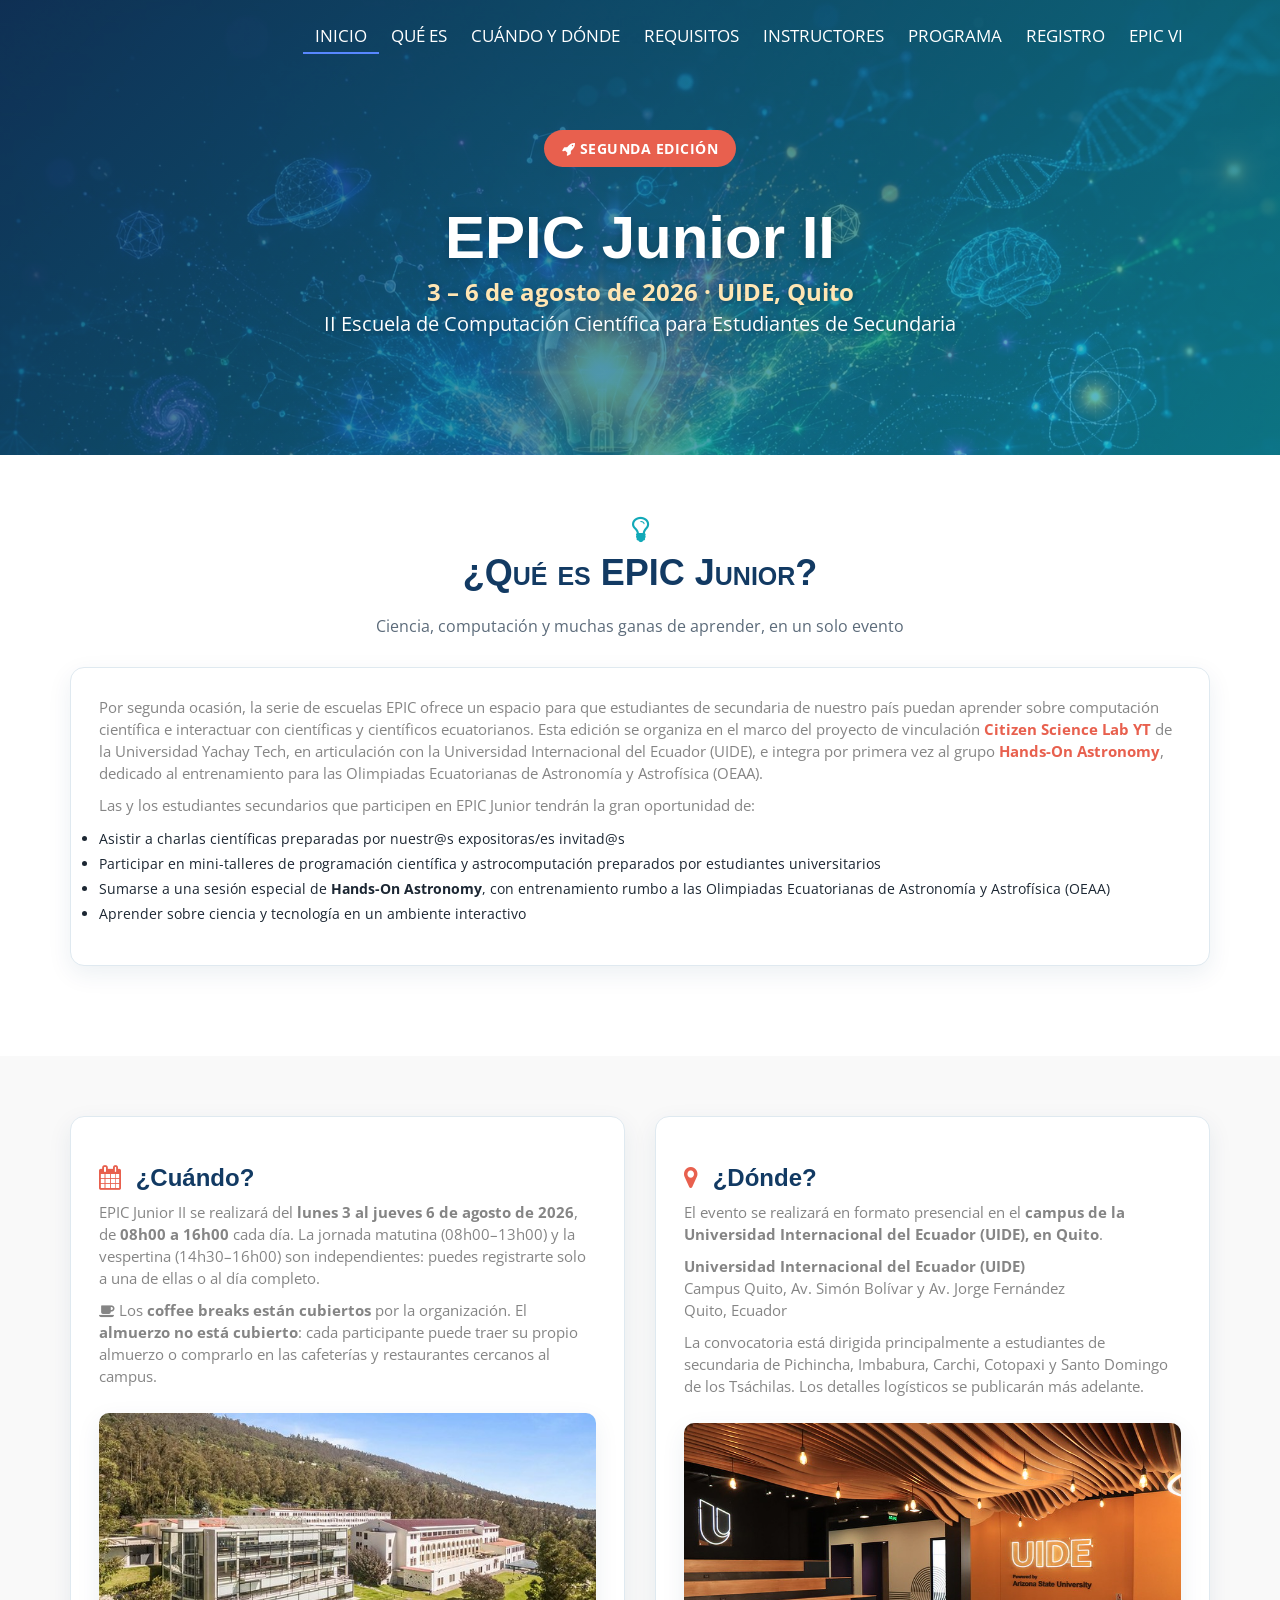
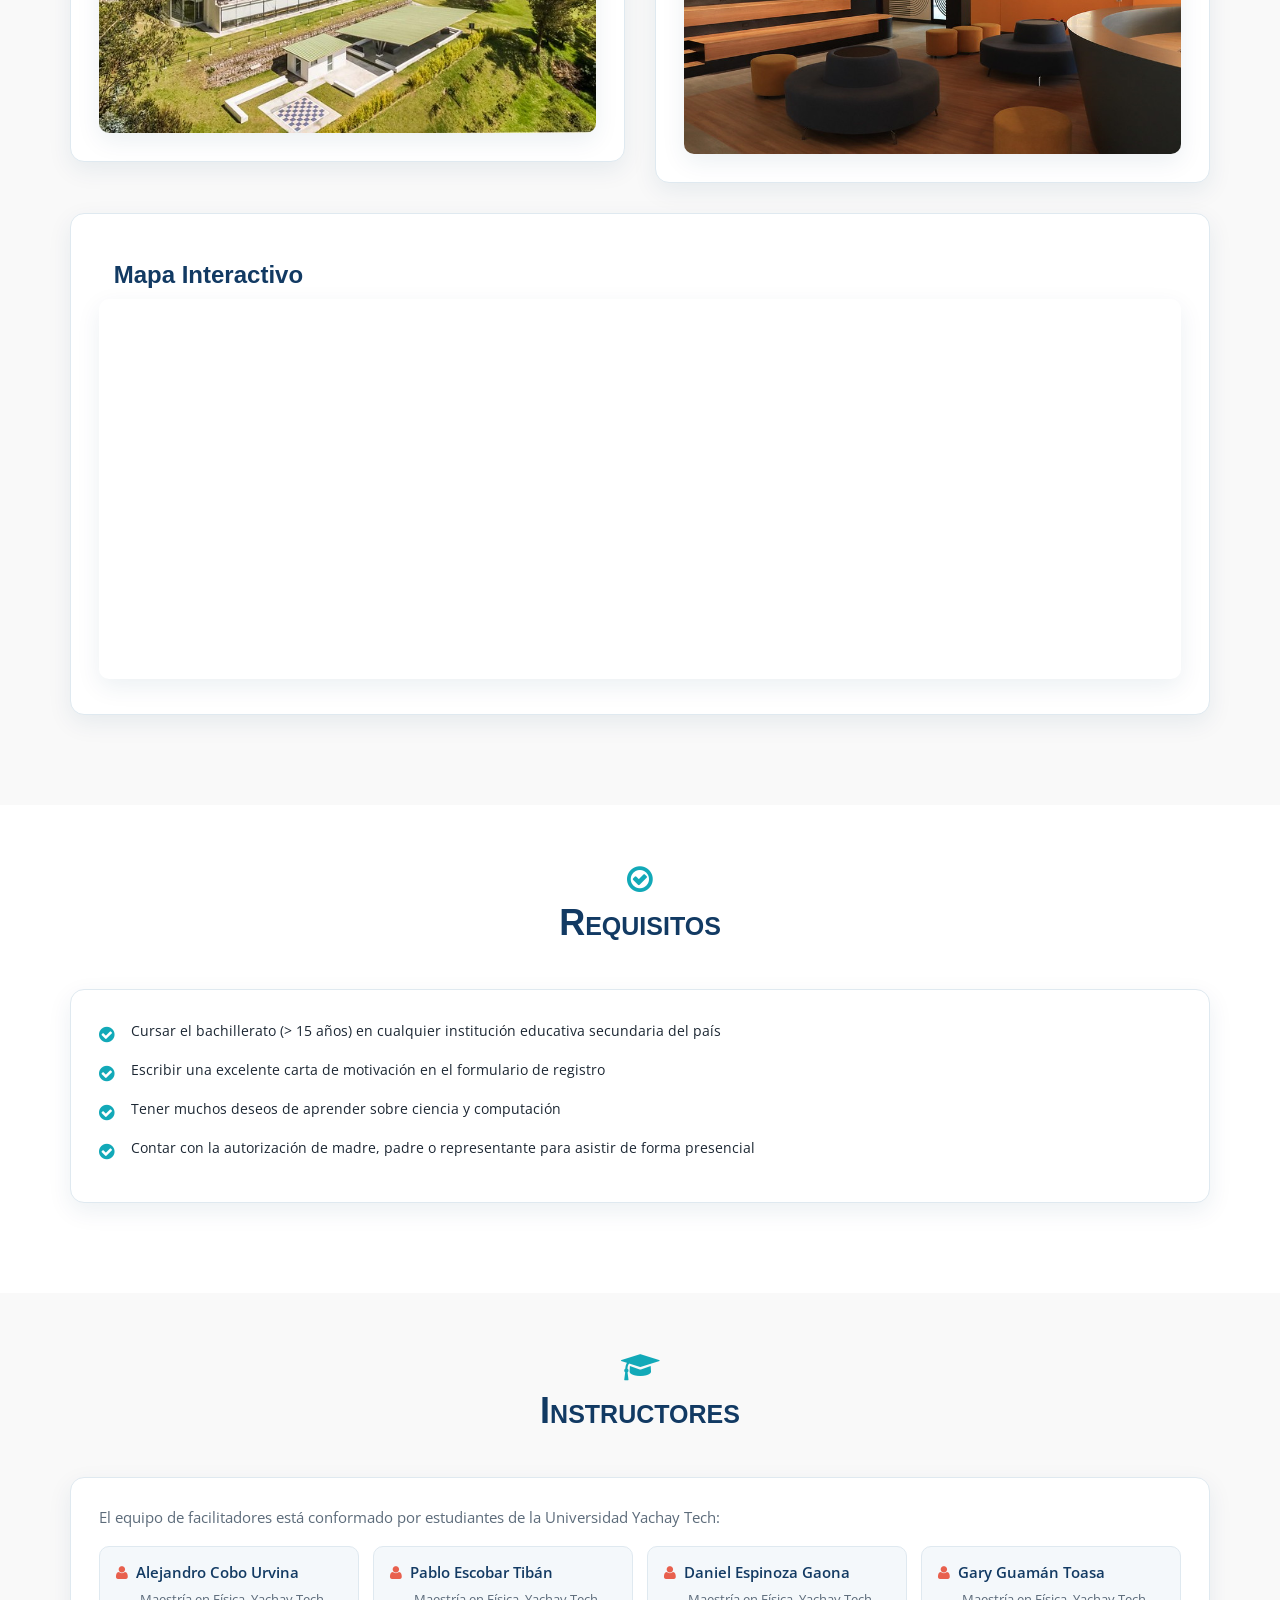
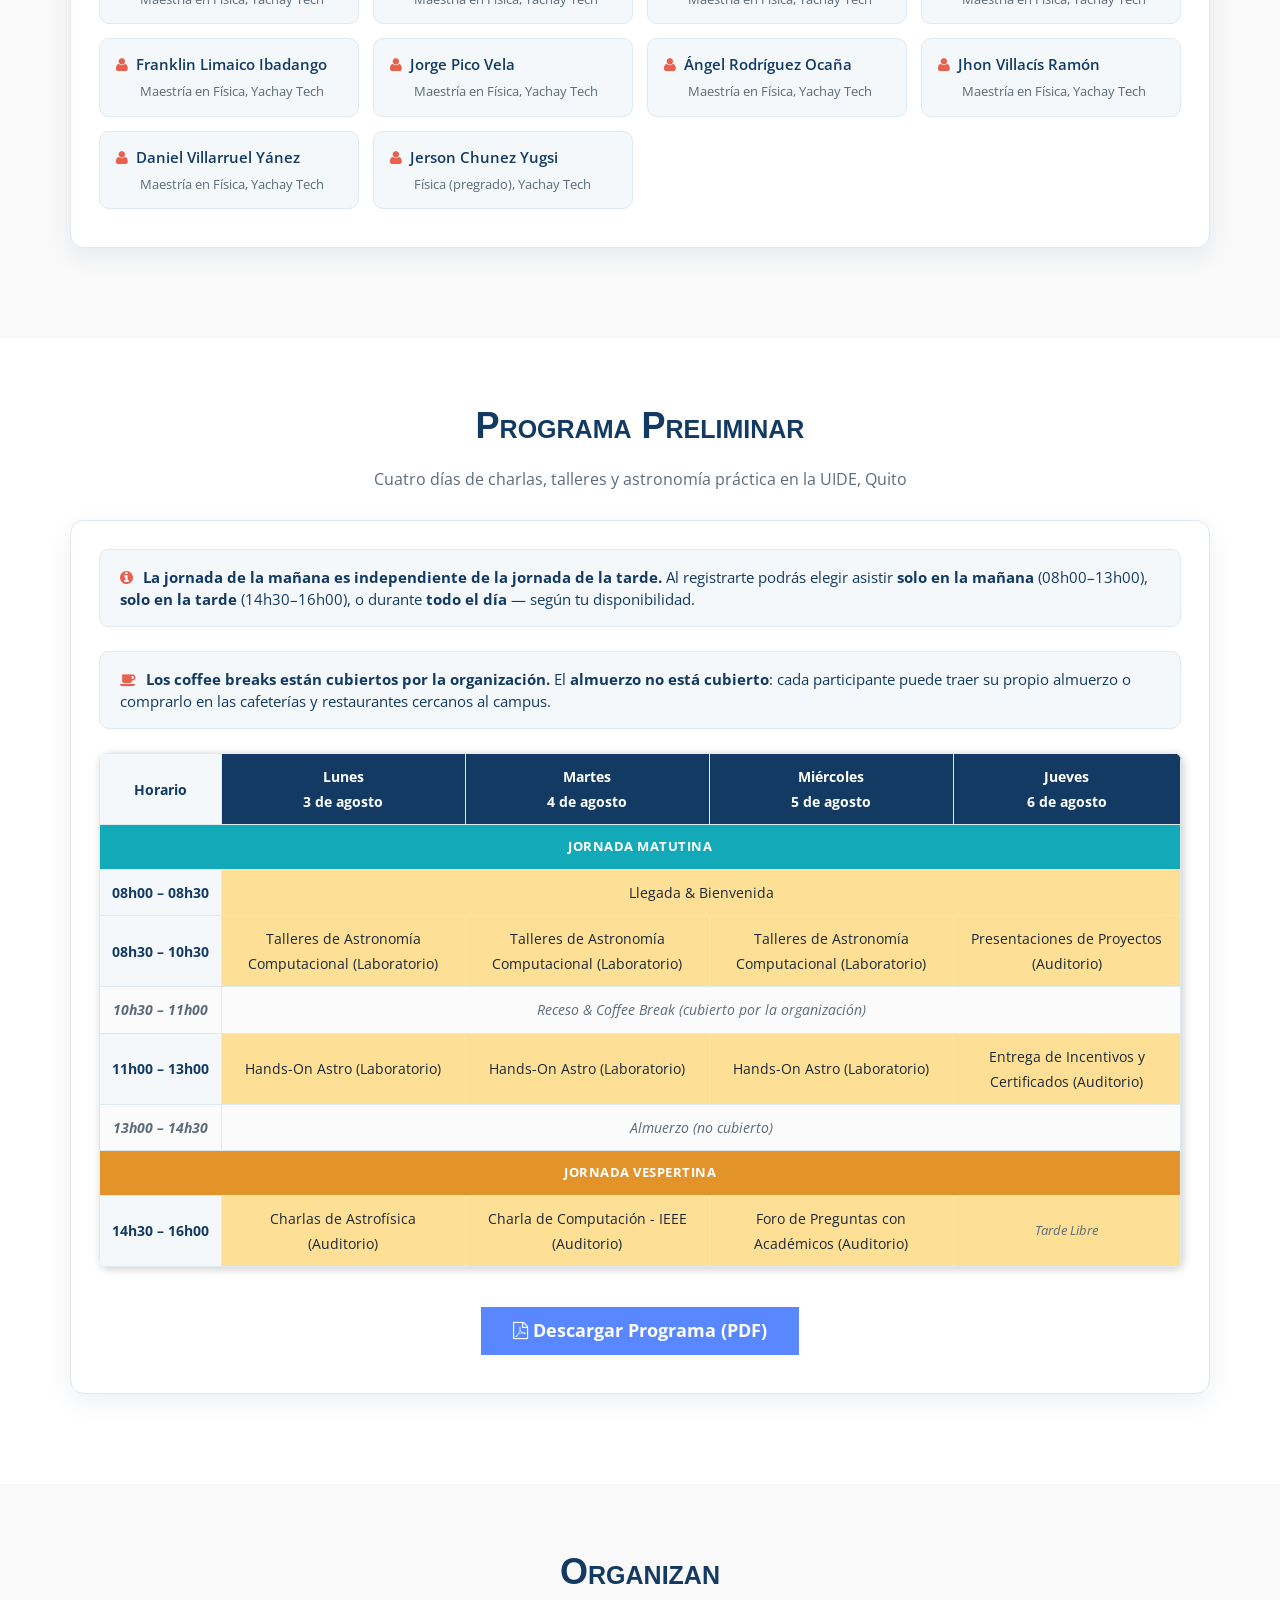
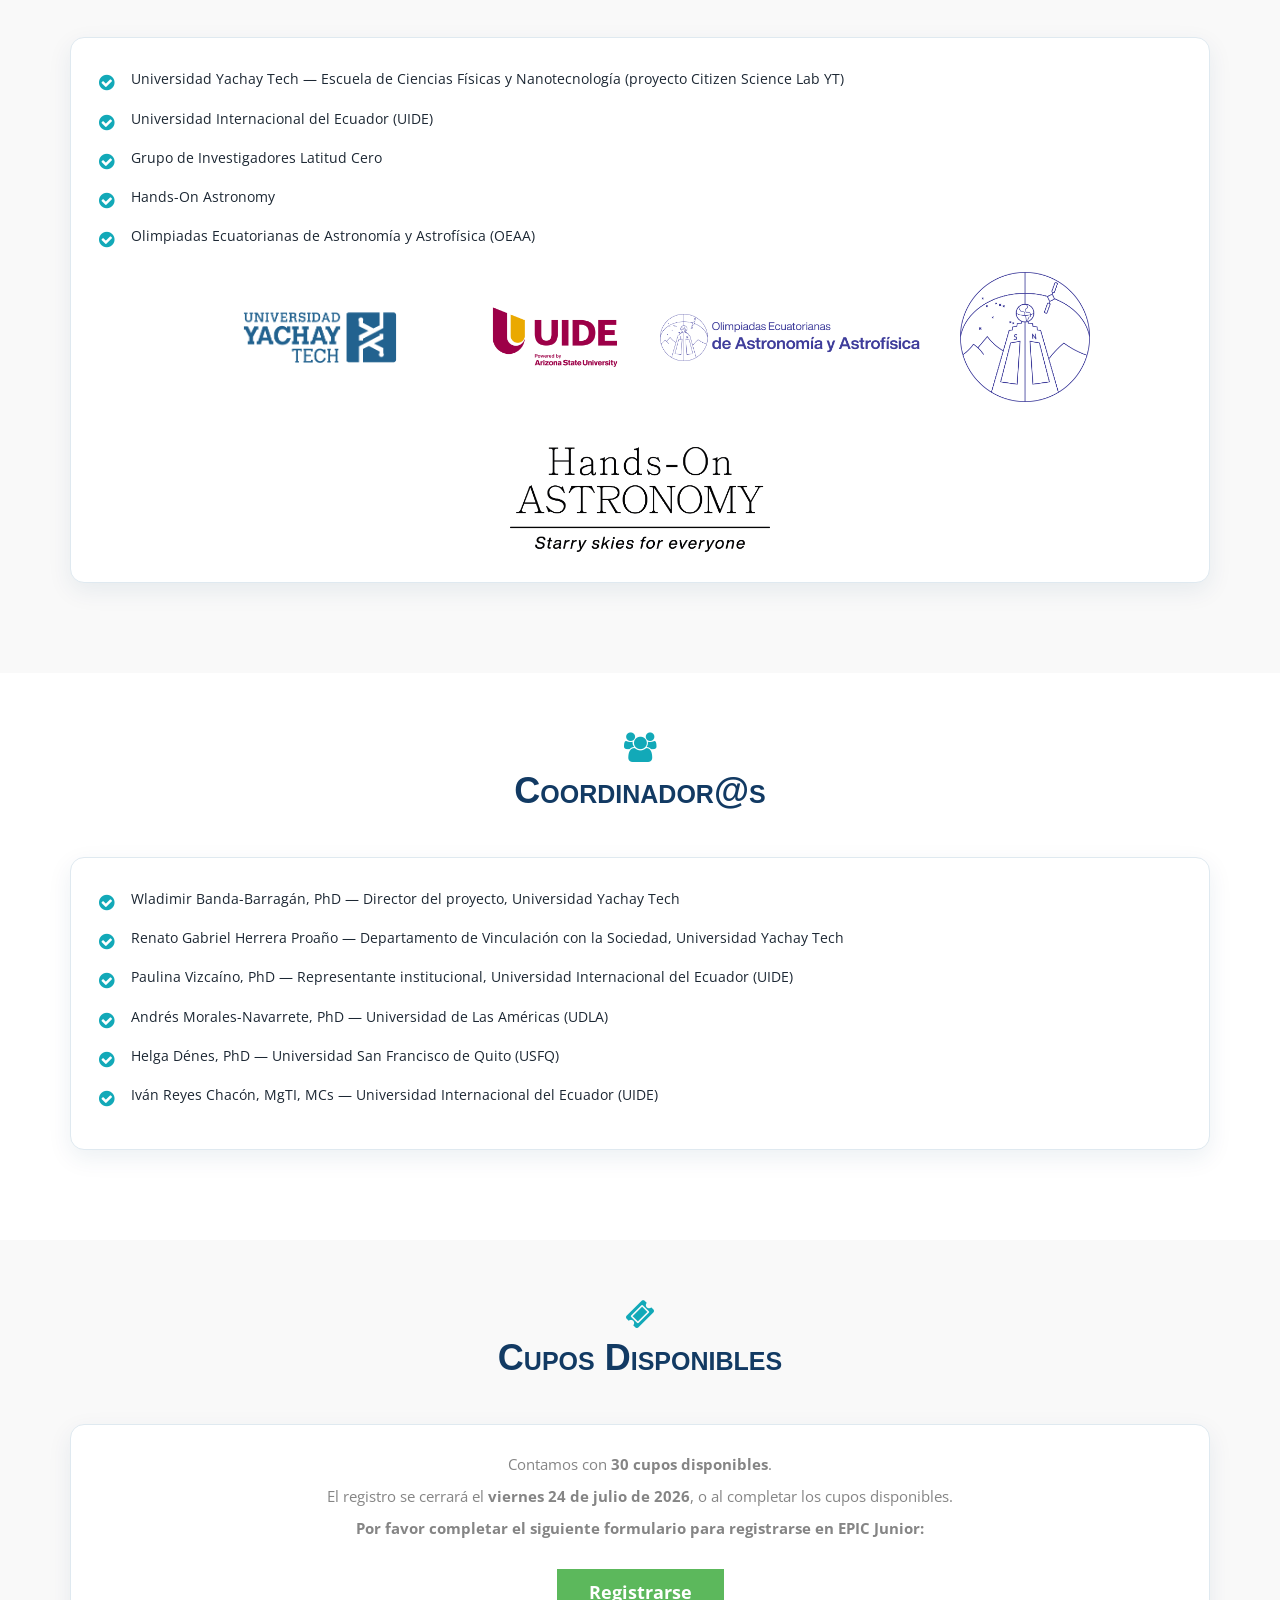
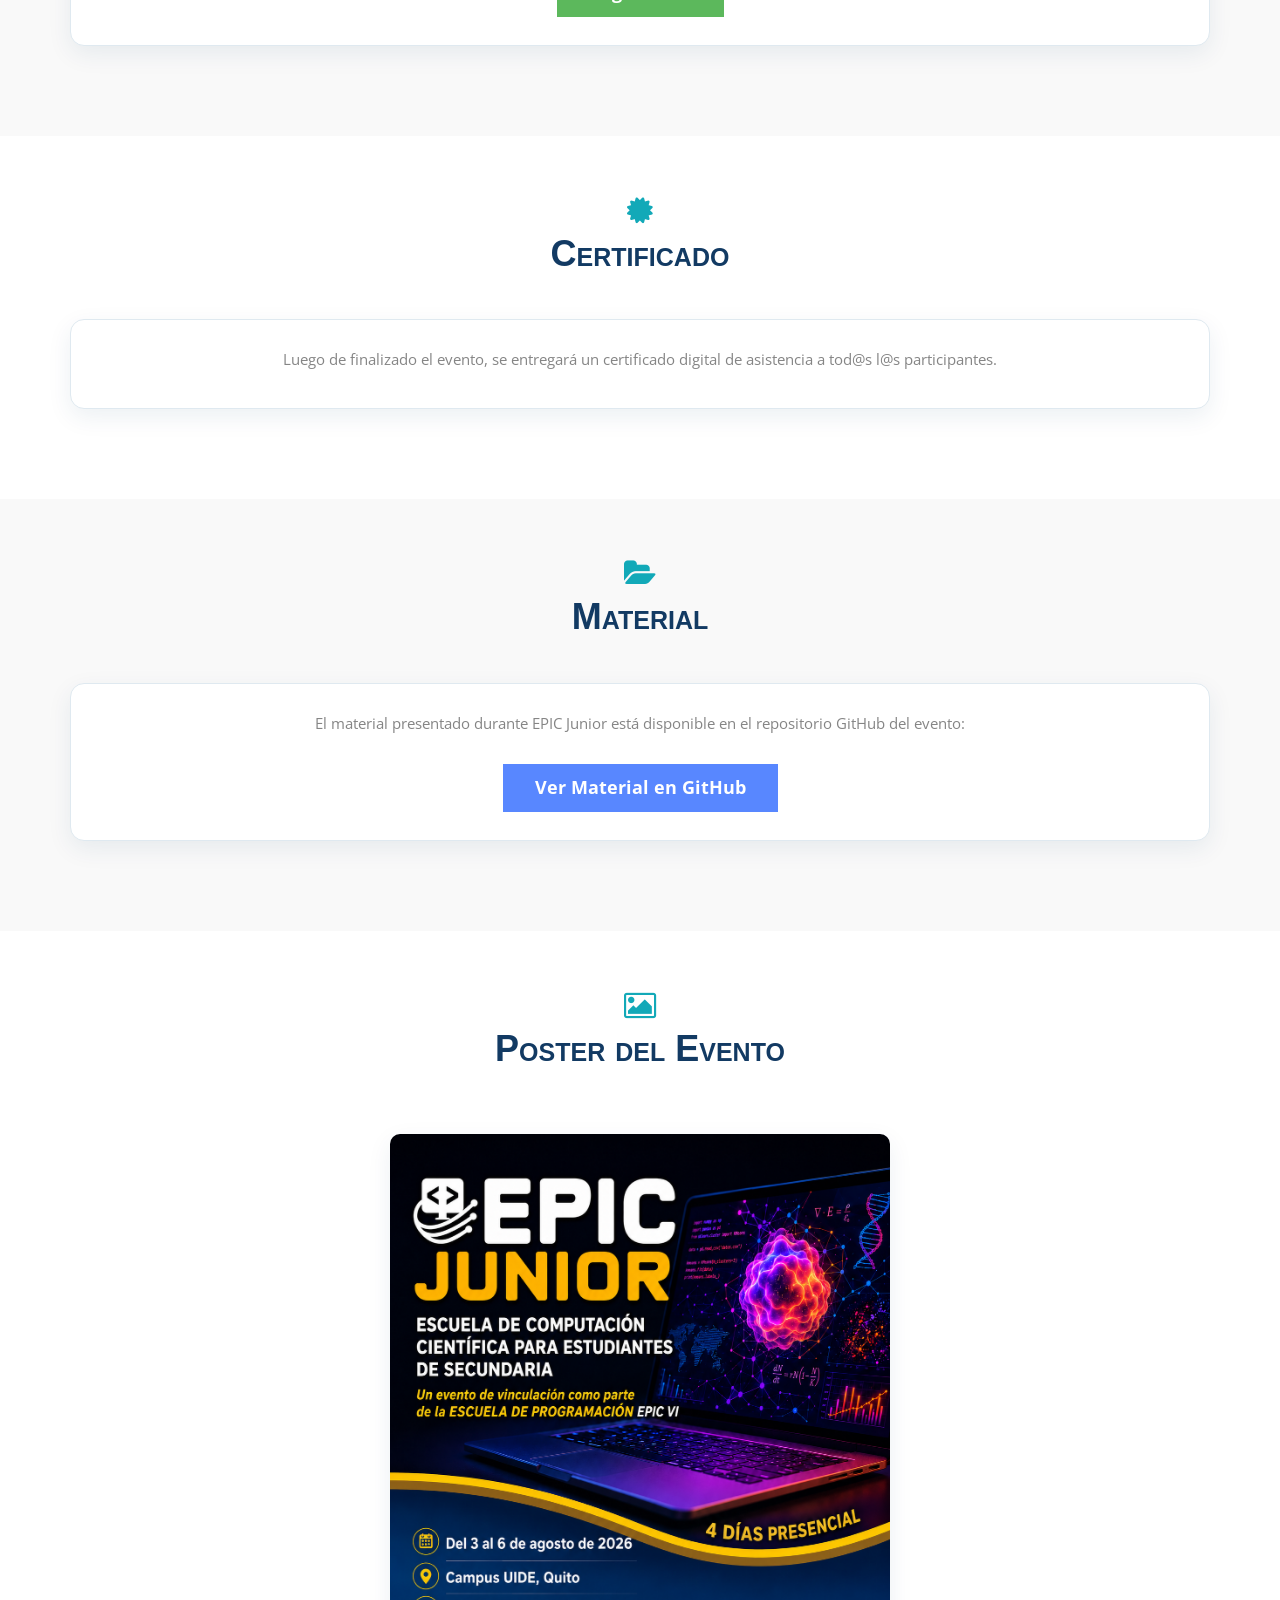
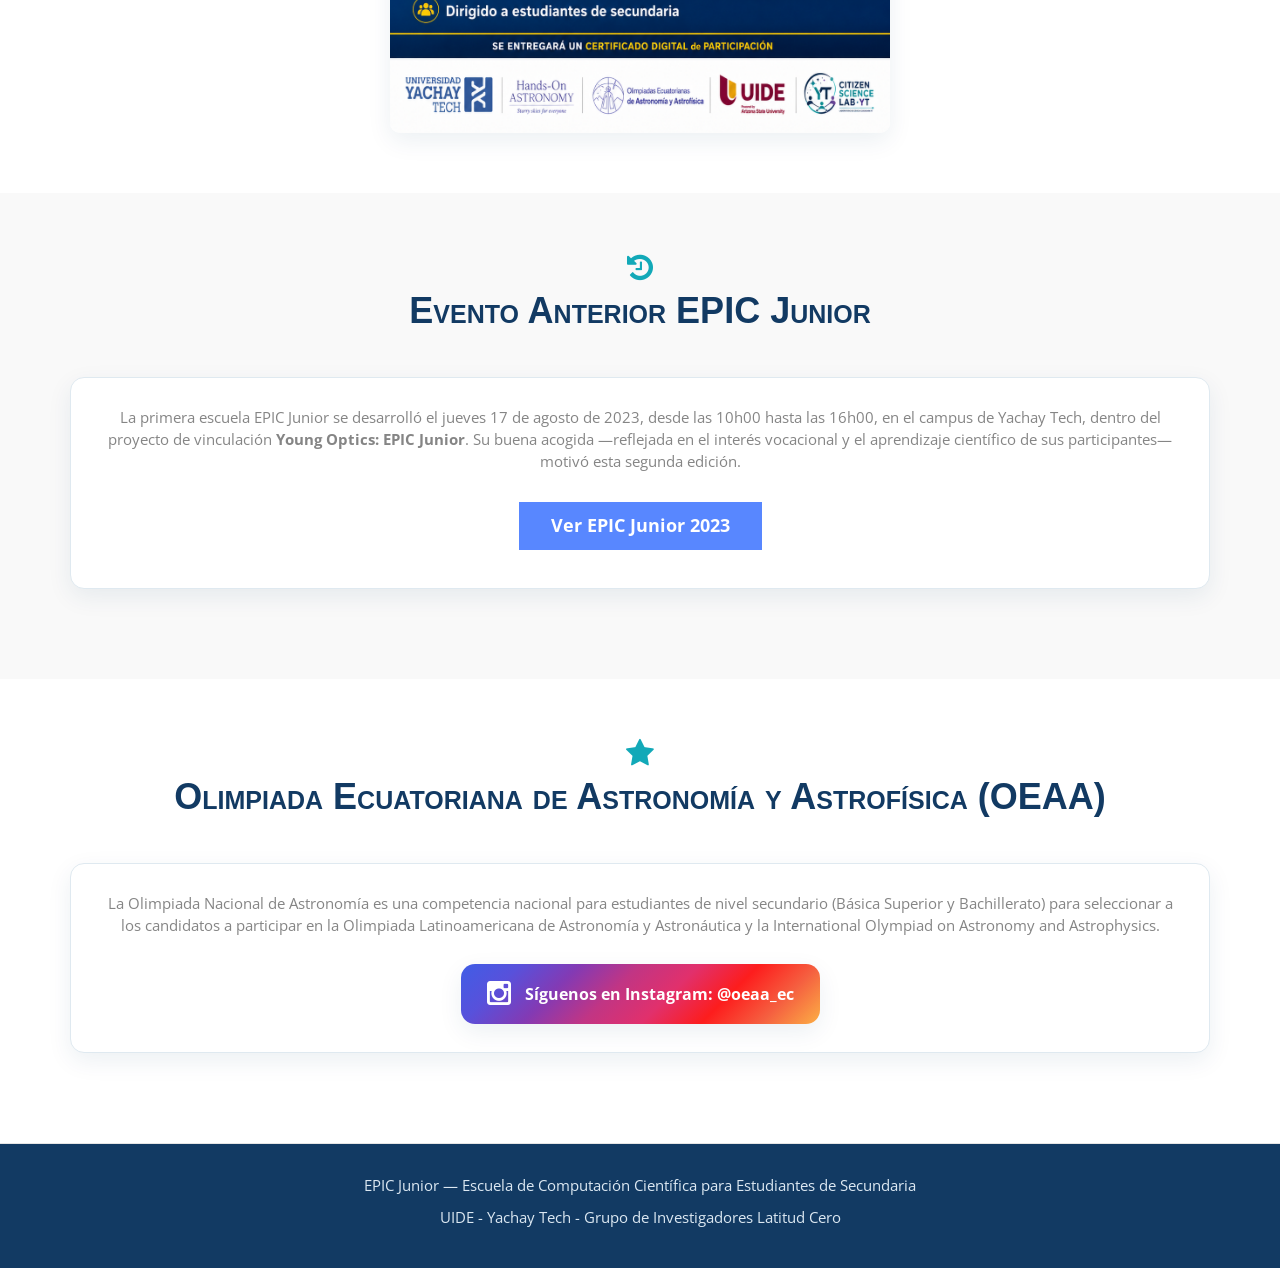
==== commit ceee561a: "update" ====
--- a/EPIC_JR.html
+++ b/EPIC_JR.html
@@ -313,6 +313,32 @@
   width: 100%;
   height: 380px;
   border: 0;
+}
+
+.instagram-card {
+  display: inline-flex;
+  align-items: center;
+  gap: 14px;
+  background: linear-gradient(135deg, #405de6, #5851db, #833ab4, #c13584, #e1306c, #fd1d1d, #f56040, #fcaf45);
+  color: #fff;
+  padding: 16px 26px;
+  border-radius: 14px;
+  margin-top: 18px;
+  text-decoration: none;
+  font-weight: 700;
+  font-size: 16px;
+  box-shadow: var(--jr-shadow);
+  transition: transform 0.2s ease;
+}
+
+.instagram-card:hover {
+  transform: translateY(-3px);
+  color: #fff;
+  text-decoration: none;
+}
+
+.instagram-card .fa {
+  font-size: 28px;
 }
 
 .shift-note {
@@ -1004,6 +1030,40 @@
 
 </section>
 
+
+<!-- OEAA -->
+
+<section id="oeaa" class="content-section">
+
+  <div class="container">
+
+    <div class="section-title">
+      <i class="fa fa-star"></i>
+      <h2>Olimpiada Ecuatoriana de Astronomía y Astrofísica (OEAA)</h2>
+    </div>
+
+    <div class="info-card text-center">
+
+      <p>
+        La Olimpiada Nacional de Astronomía es una competencia nacional para
+        estudiantes de nivel secundario (Básica Superior y Bachillerato) para
+        seleccionar a los candidatos a participar en la Olimpiada Latinoamericana
+        de Astronomía y Astronáutica y la International Olympiad on Astronomy and
+        Astrophysics.
+      </p>
+
+      <a href="https://www.instagram.com/oeaa_ec?igsh=OHJkNGdtM2ttZTNj"
+         target="_blank"
+         class="instagram-card">
+        <i class="fa fa-instagram"></i> Síguenos en Instagram: @oeaa_ec
+      </a>
+
+    </div>
+
+  </div>
+
+</section>
+
 <!-- FOOTER -->
 
 <footer class="footer">
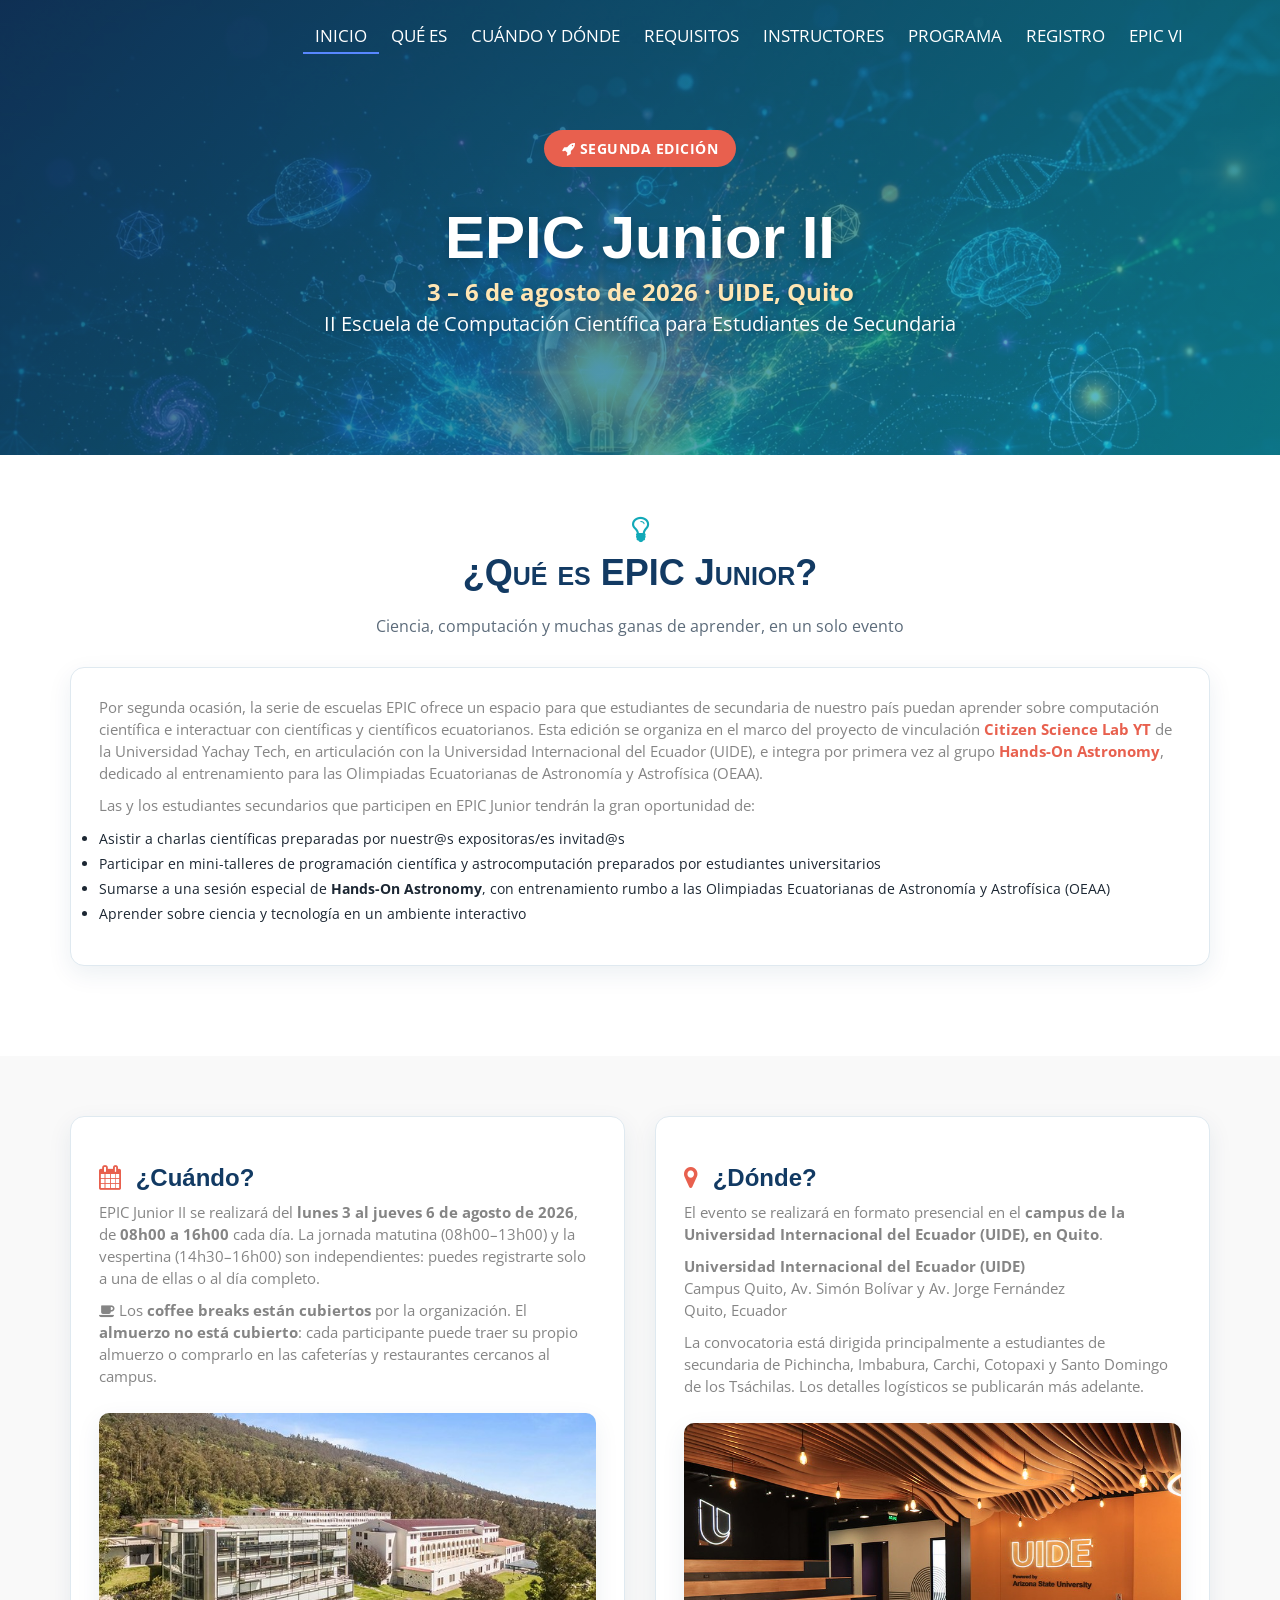
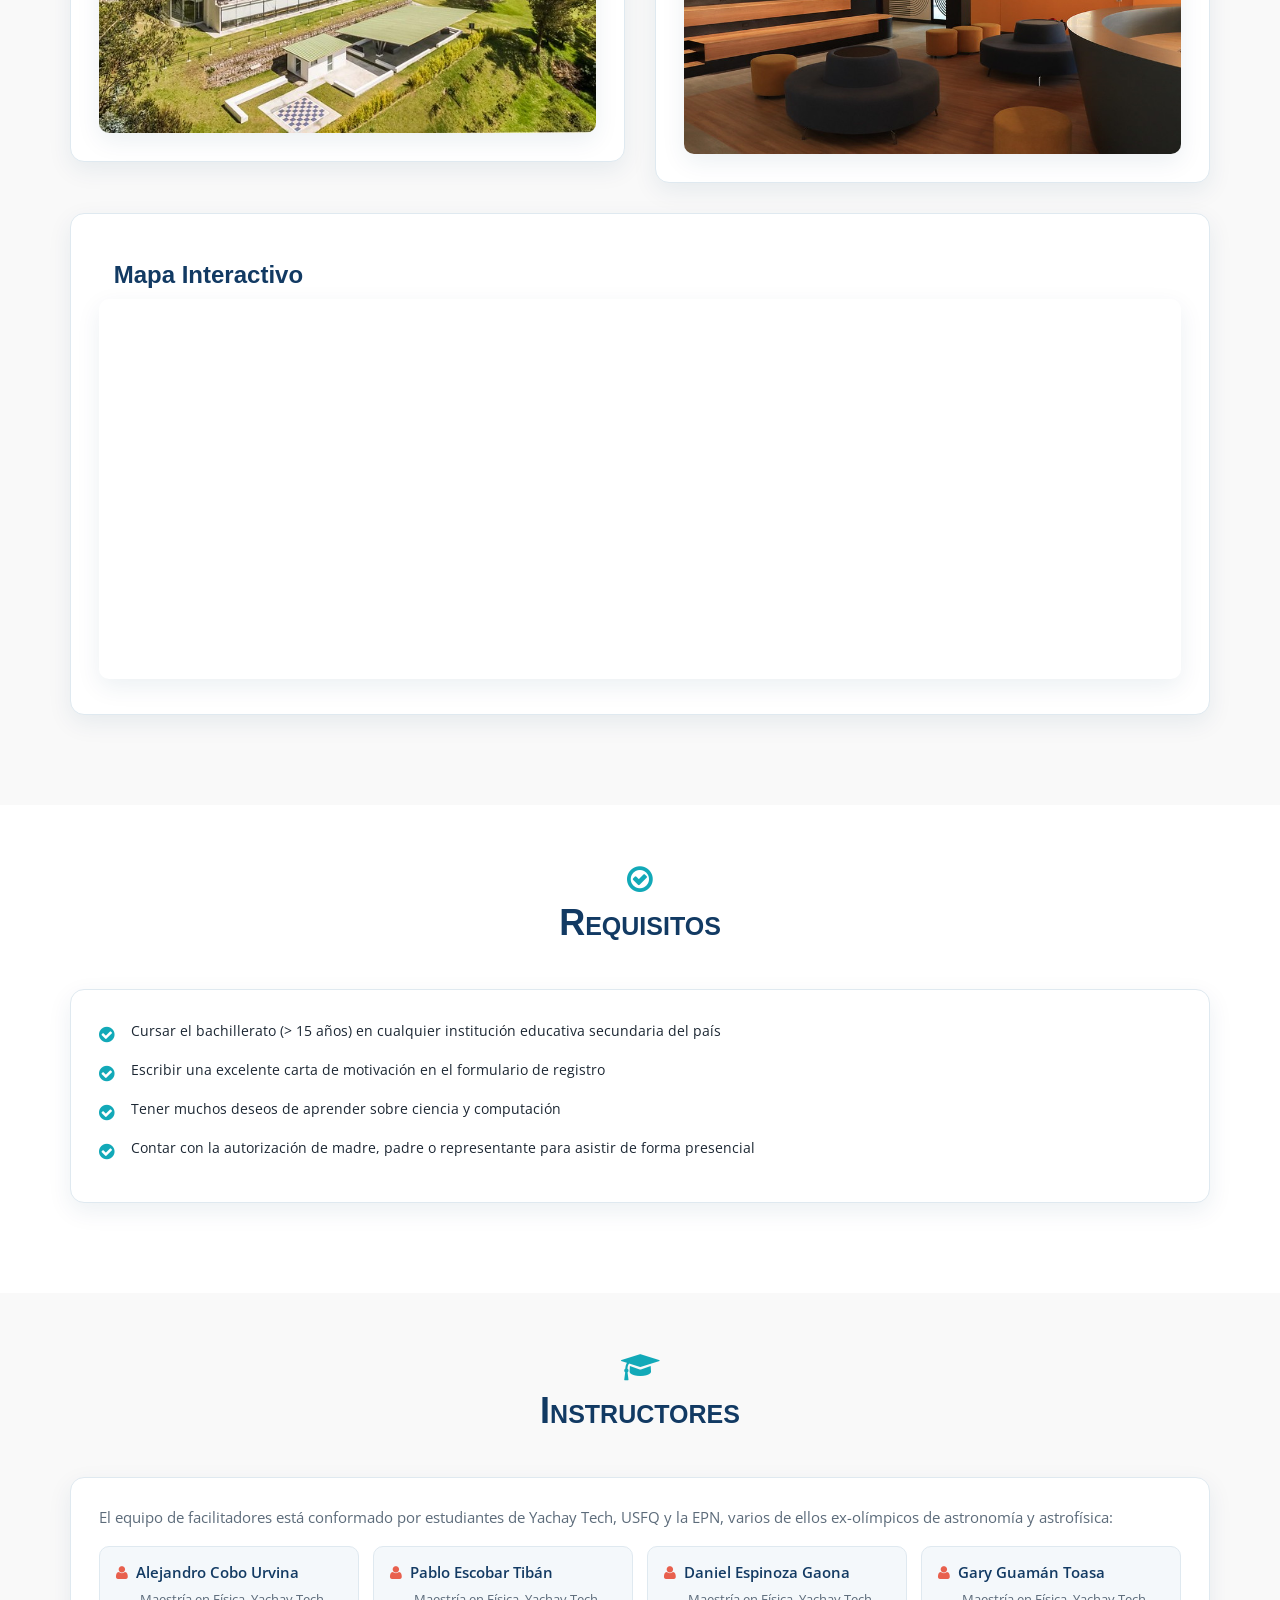
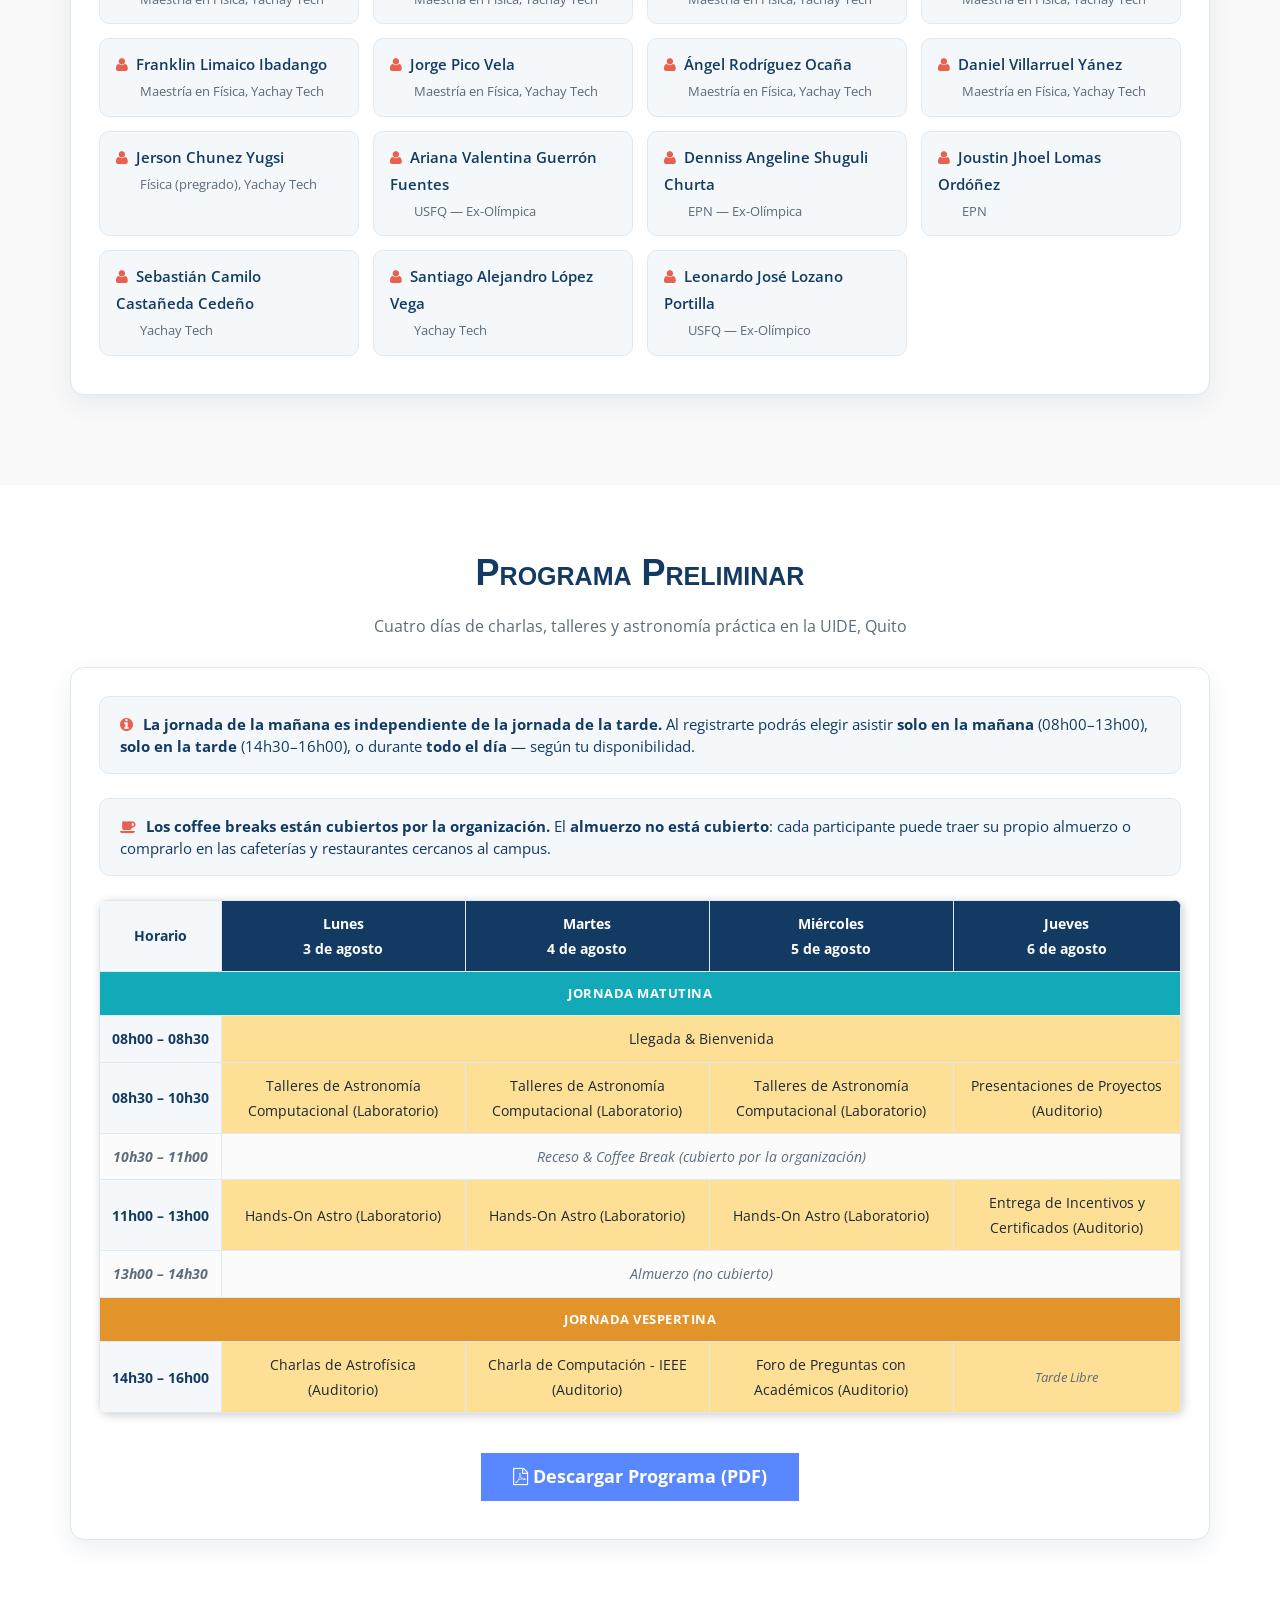
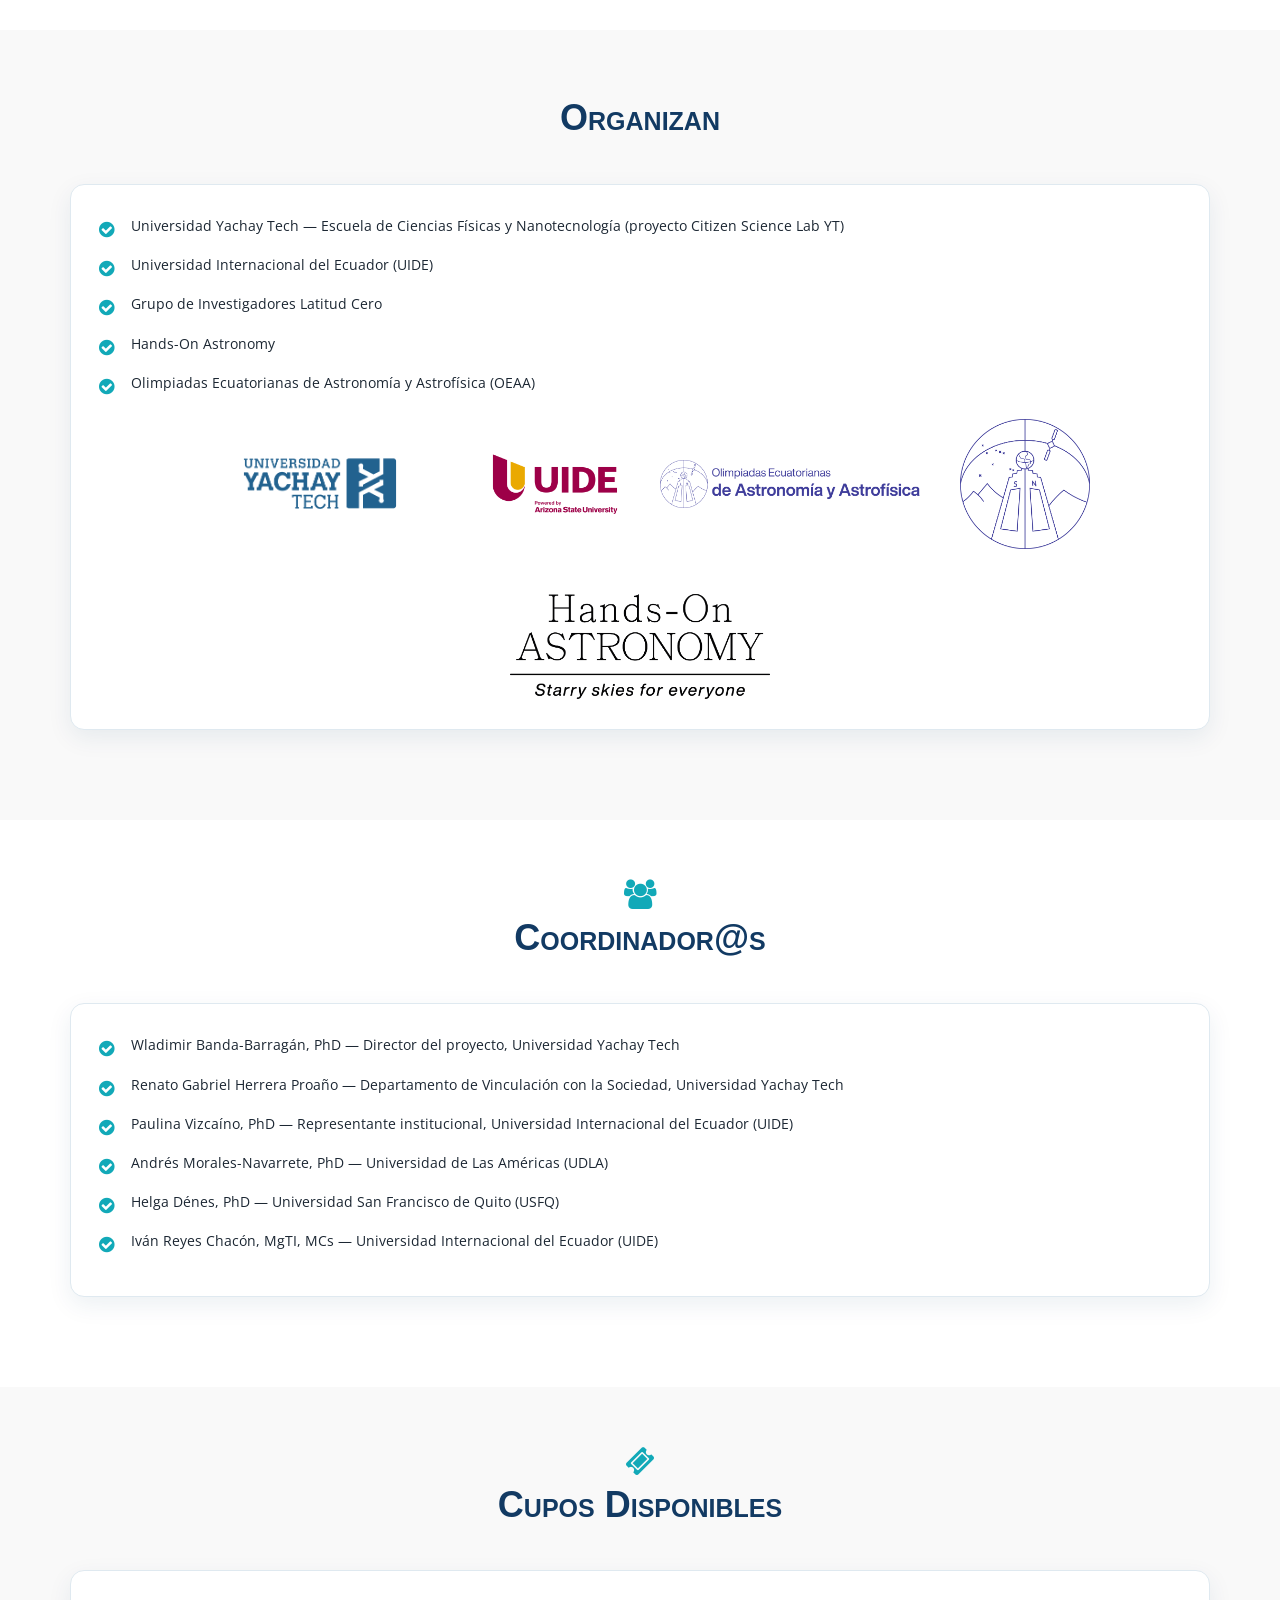
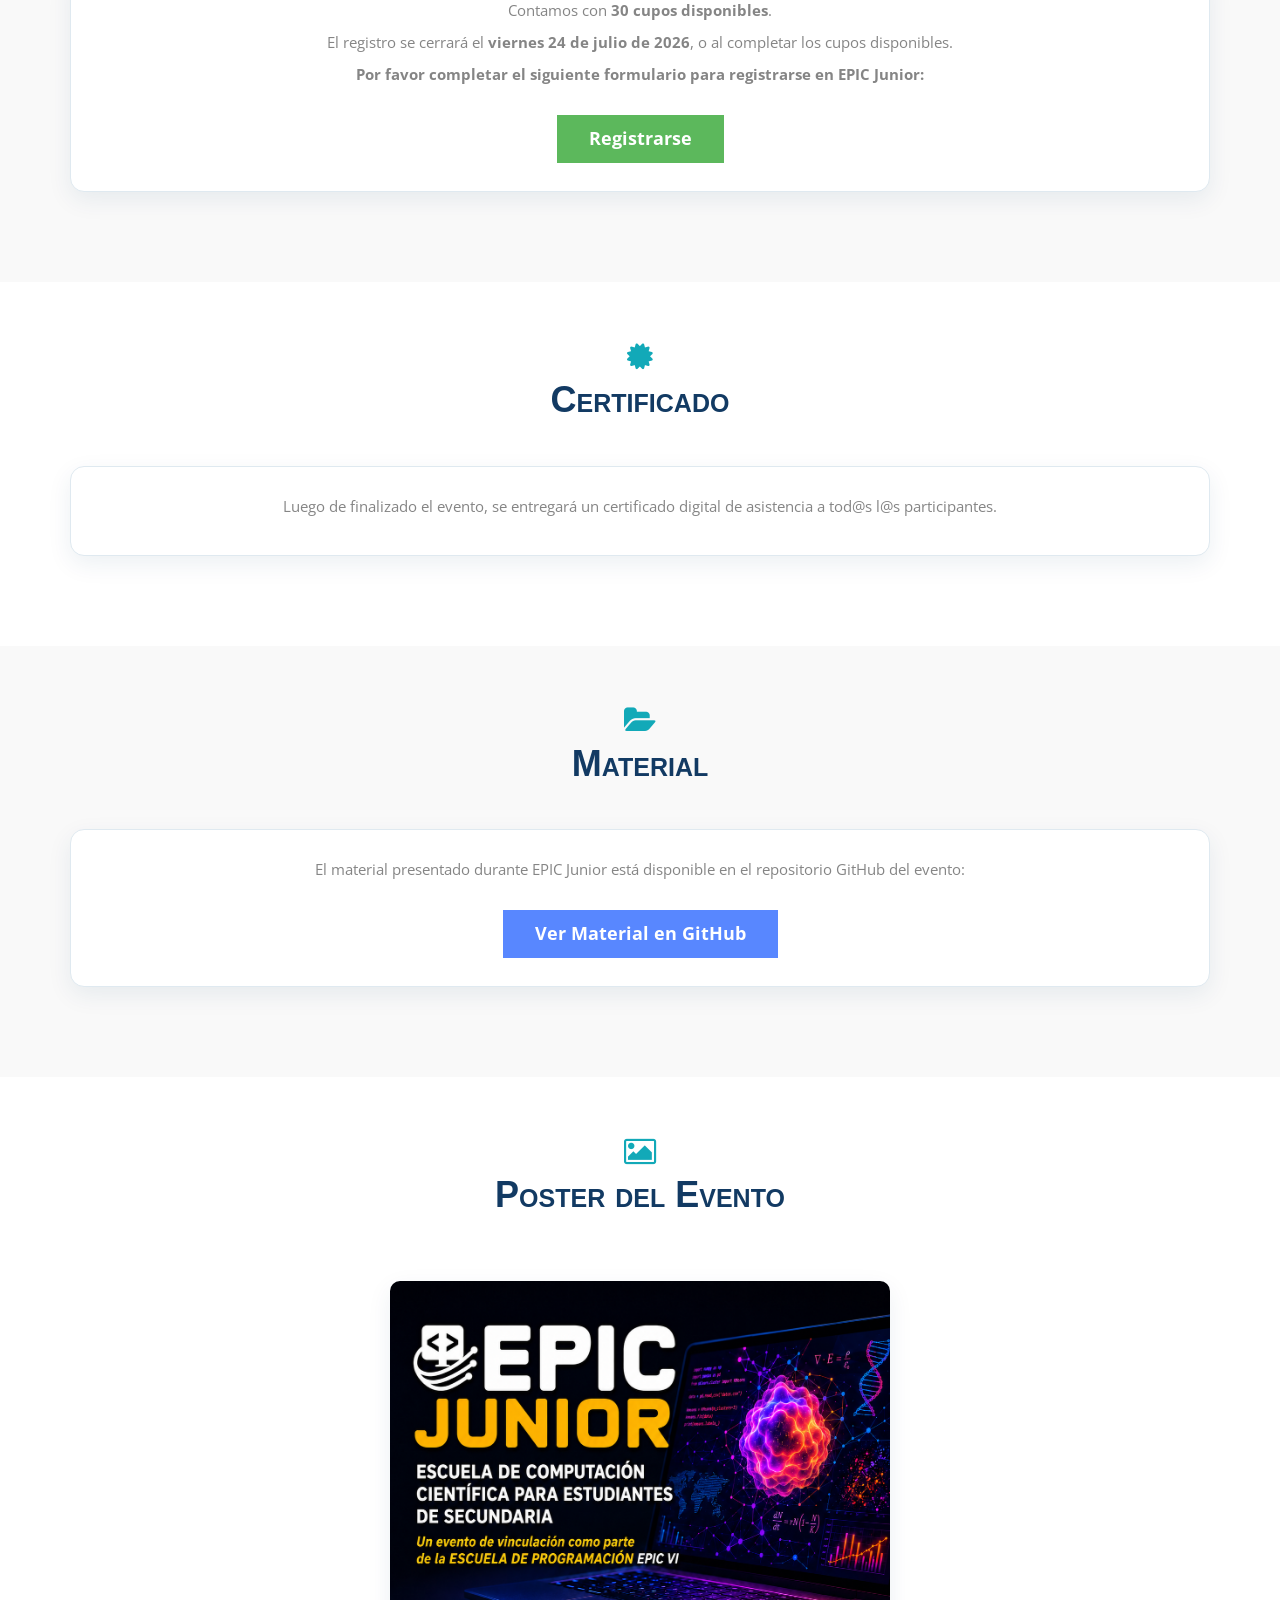
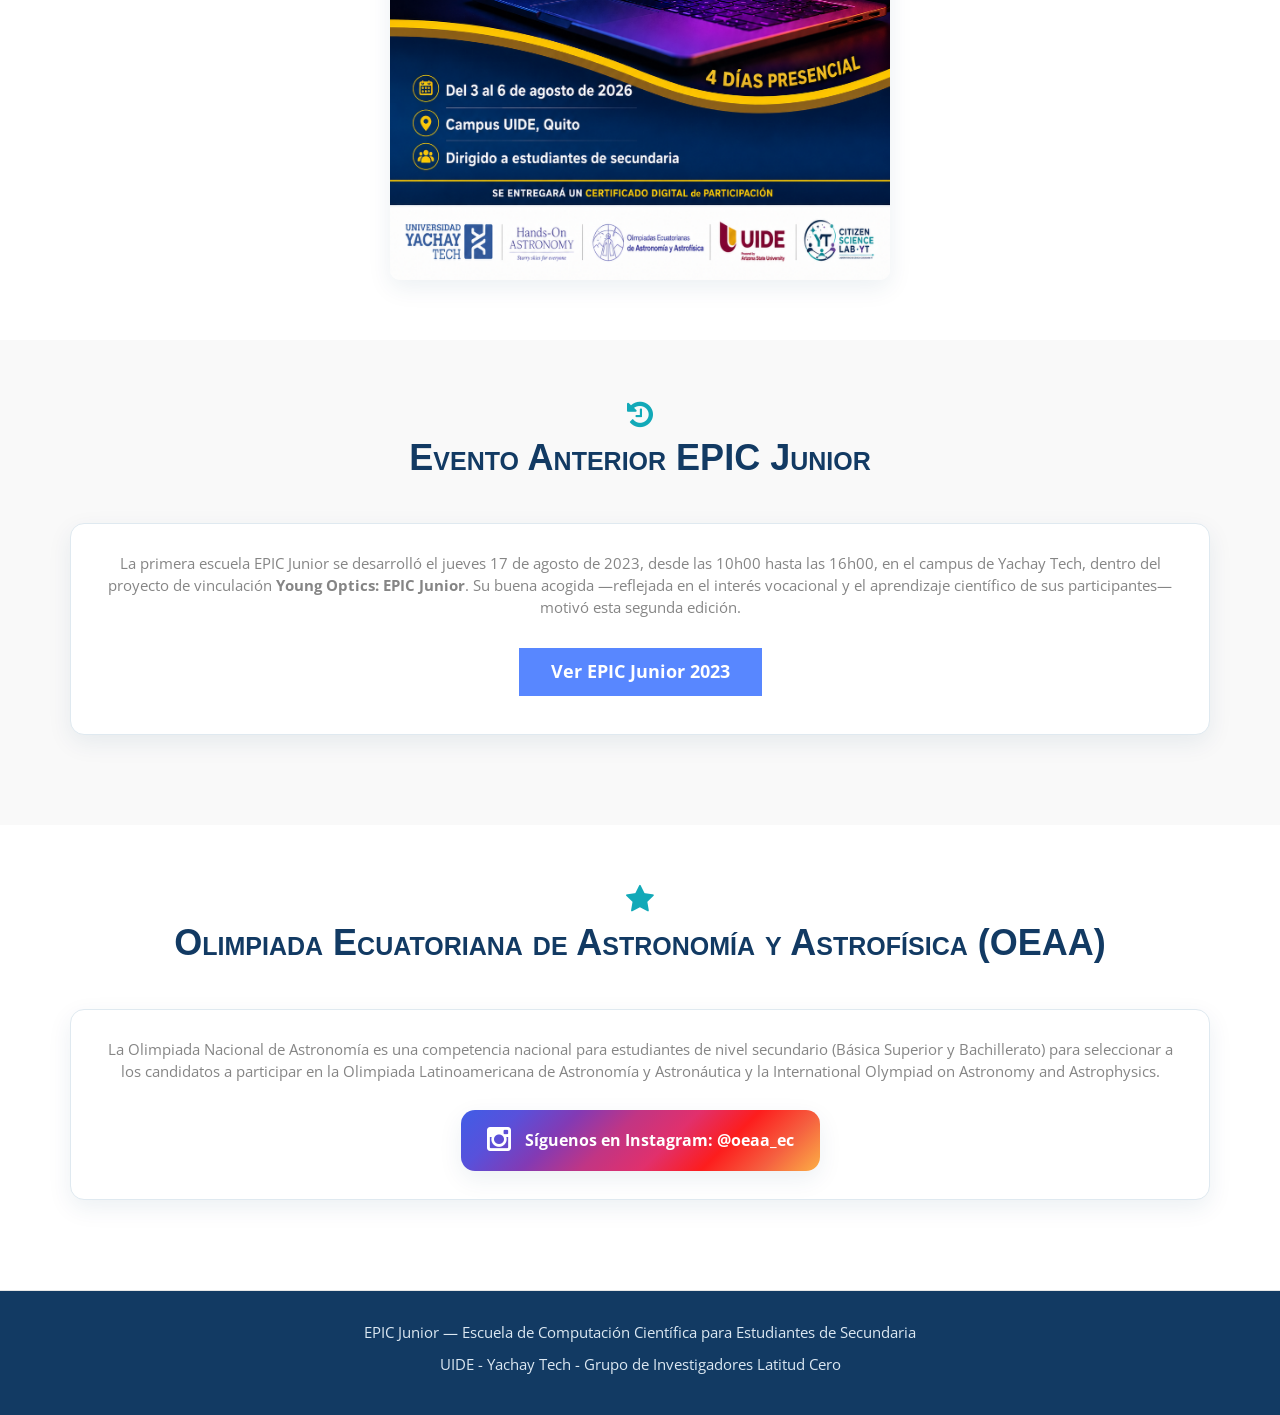
==== commit 9187cb9e: "Update" ====
--- a/EPIC_JR.html
+++ b/EPIC_JR.html
@@ -681,8 +681,8 @@
     <div class="info-card">
 
       <p class="instructors-note">
-        El equipo de facilitadores está conformado por estudiantes de la Universidad
-        Yachay Tech:
+        El equipo de facilitadores está conformado por estudiantes de Yachay Tech,
+        USFQ y la EPN, varios de ellos ex-olímpicos de astronomía y astrofísica:
       </p>
 
       <ul class="instructors-grid">
@@ -693,9 +693,14 @@
         <li><i class="fa fa-user"></i>Franklin Limaico Ibadango<span class="instructor-program">Maestría en Física, Yachay Tech</span></li>
         <li><i class="fa fa-user"></i>Jorge Pico Vela<span class="instructor-program">Maestría en Física, Yachay Tech</span></li>
         <li><i class="fa fa-user"></i>Ángel Rodríguez Ocaña<span class="instructor-program">Maestría en Física, Yachay Tech</span></li>
-        <li><i class="fa fa-user"></i>Jhon Villacís Ramón<span class="instructor-program">Maestría en Física, Yachay Tech</span></li>
         <li><i class="fa fa-user"></i>Daniel Villarruel Yánez<span class="instructor-program">Maestría en Física, Yachay Tech</span></li>
         <li><i class="fa fa-user"></i>Jerson Chunez Yugsi<span class="instructor-program">Física (pregrado), Yachay Tech</span></li>
+        <li><i class="fa fa-user"></i>Ariana Valentina Guerrón Fuentes<span class="instructor-program">USFQ — Ex-Olímpica</span></li>
+        <li><i class="fa fa-user"></i>Denniss Angeline Shuguli Churta<span class="instructor-program">EPN — Ex-Olímpica</span></li>
+        <li><i class="fa fa-user"></i>Joustin Jhoel Lomas Ordóñez<span class="instructor-program">EPN</span></li>
+        <li><i class="fa fa-user"></i>Sebastián Camilo Castañeda Cedeño<span class="instructor-program">Yachay Tech</span></li>
+        <li><i class="fa fa-user"></i>Santiago Alejandro López Vega<span class="instructor-program">Yachay Tech</span></li>
+        <li><i class="fa fa-user"></i>Leonardo José Lozano Portilla<span class="instructor-program">USFQ — Ex-Olímpico</span></li>
       </ul>
 
     </div>
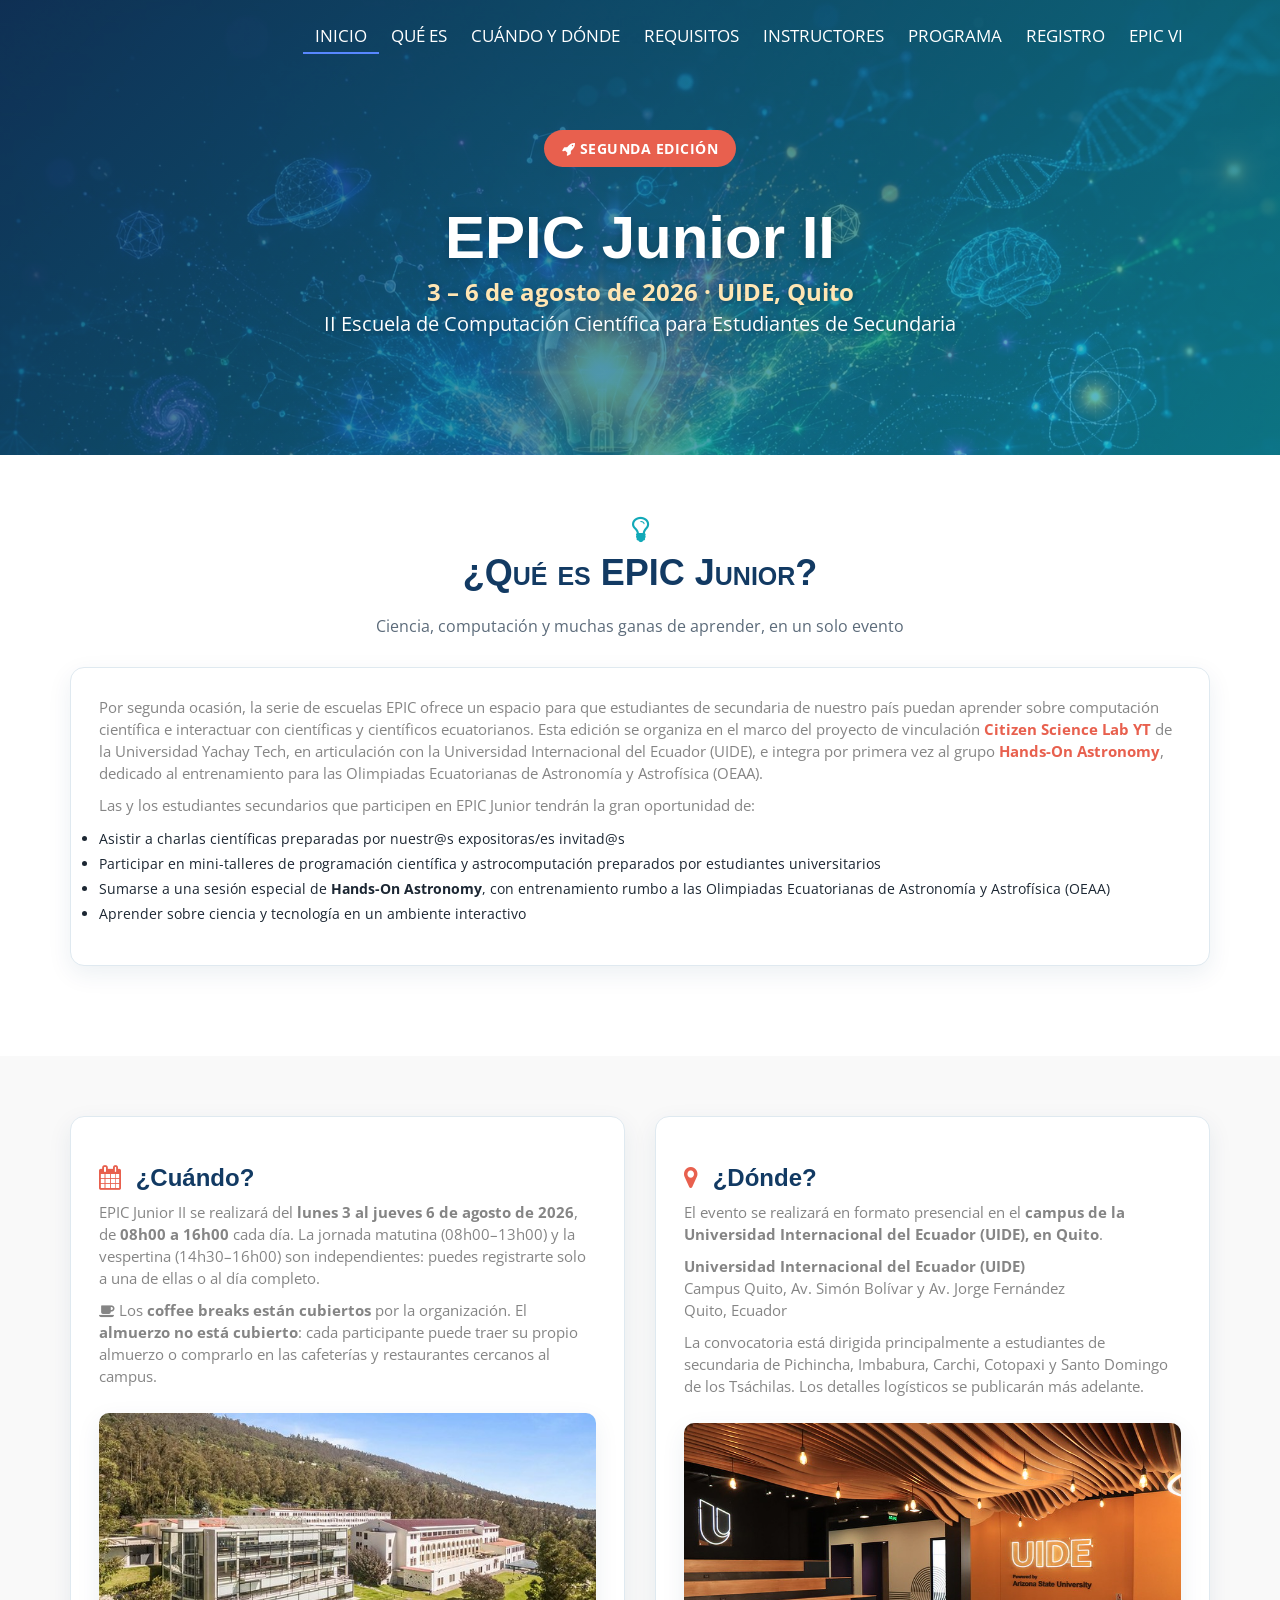
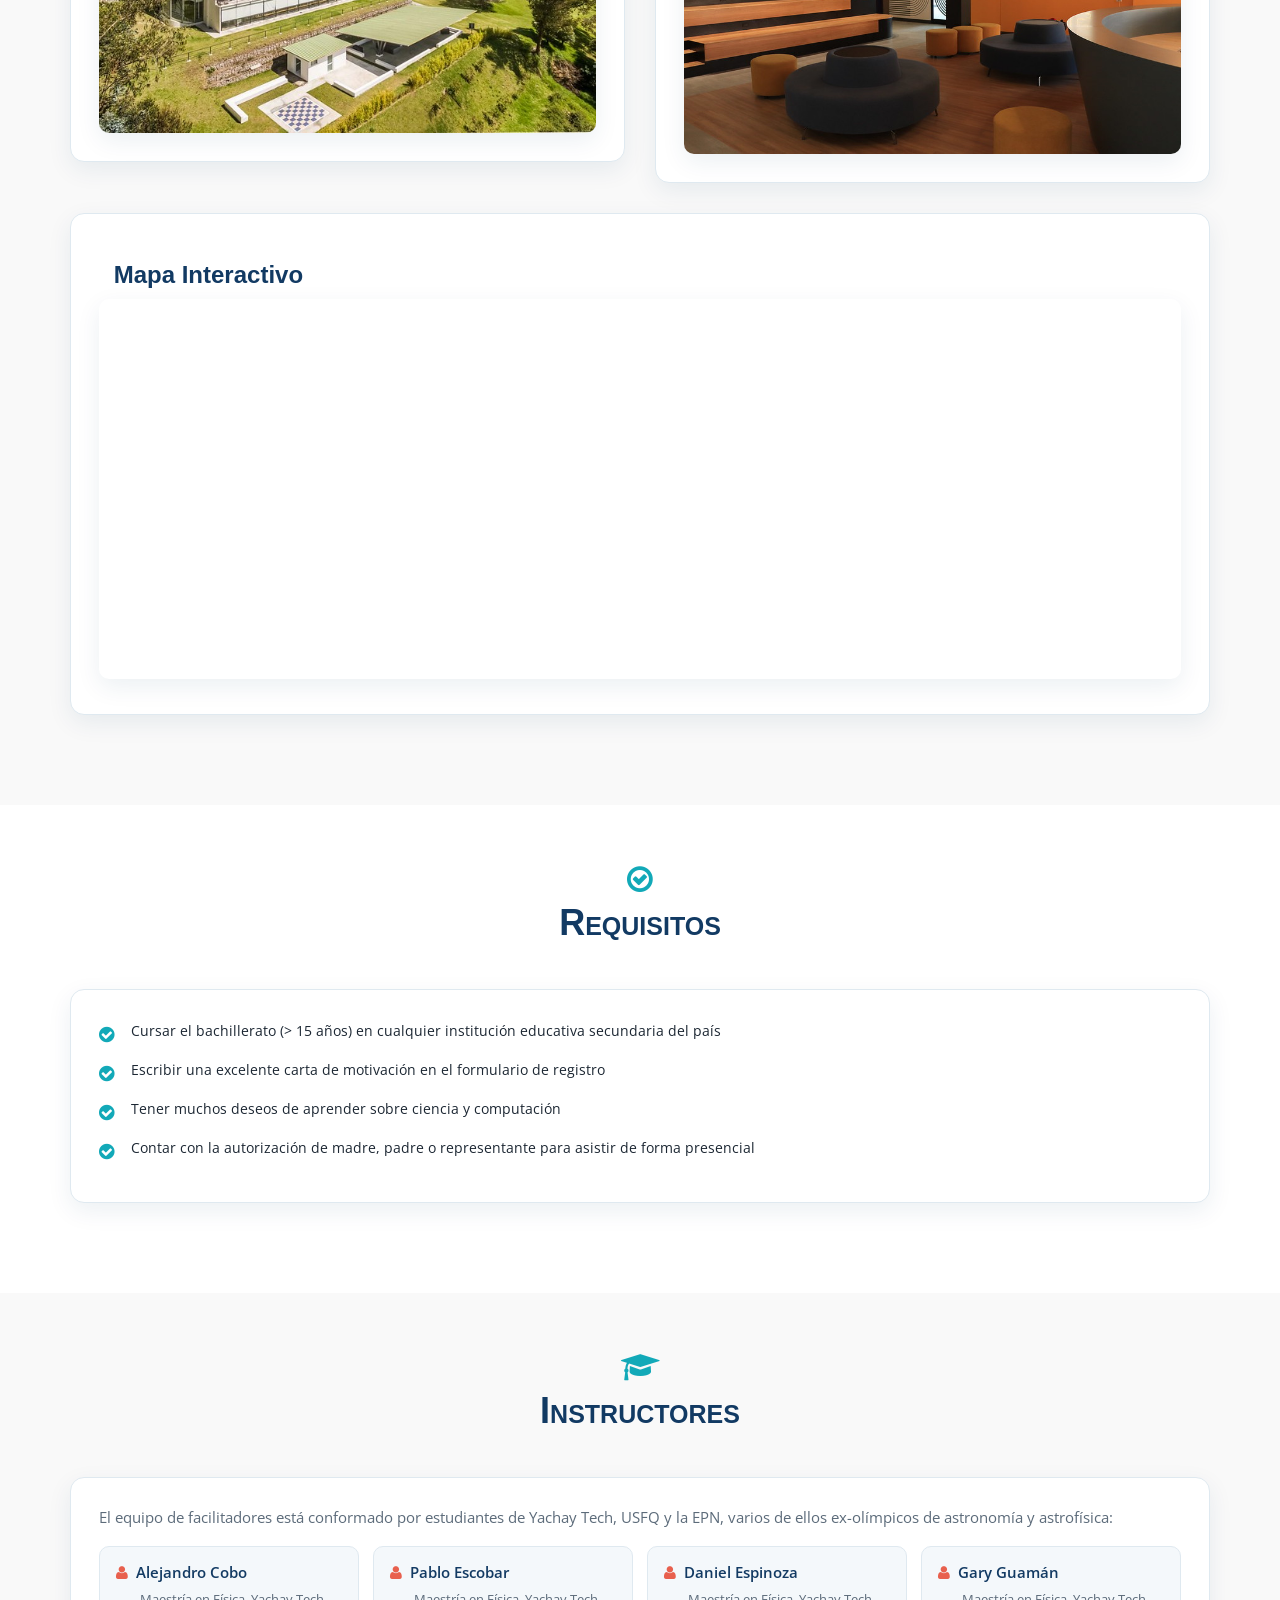
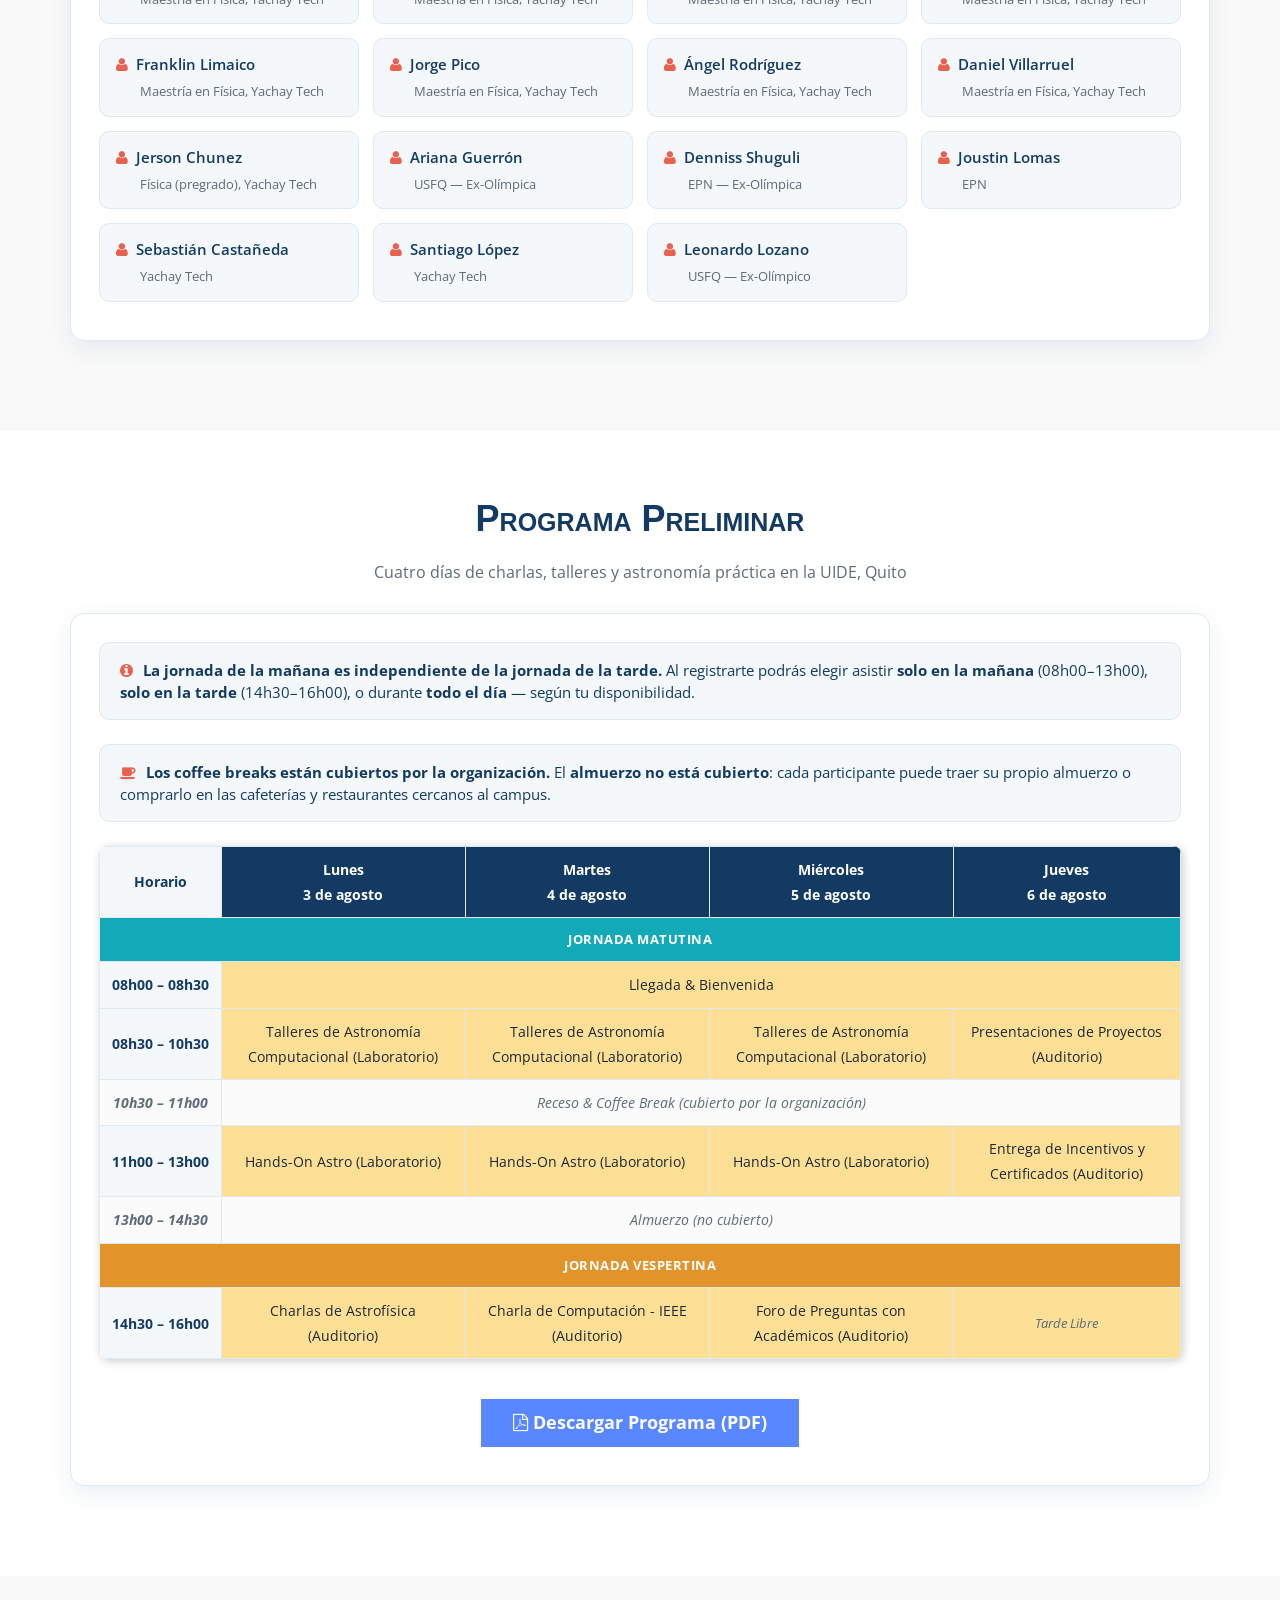
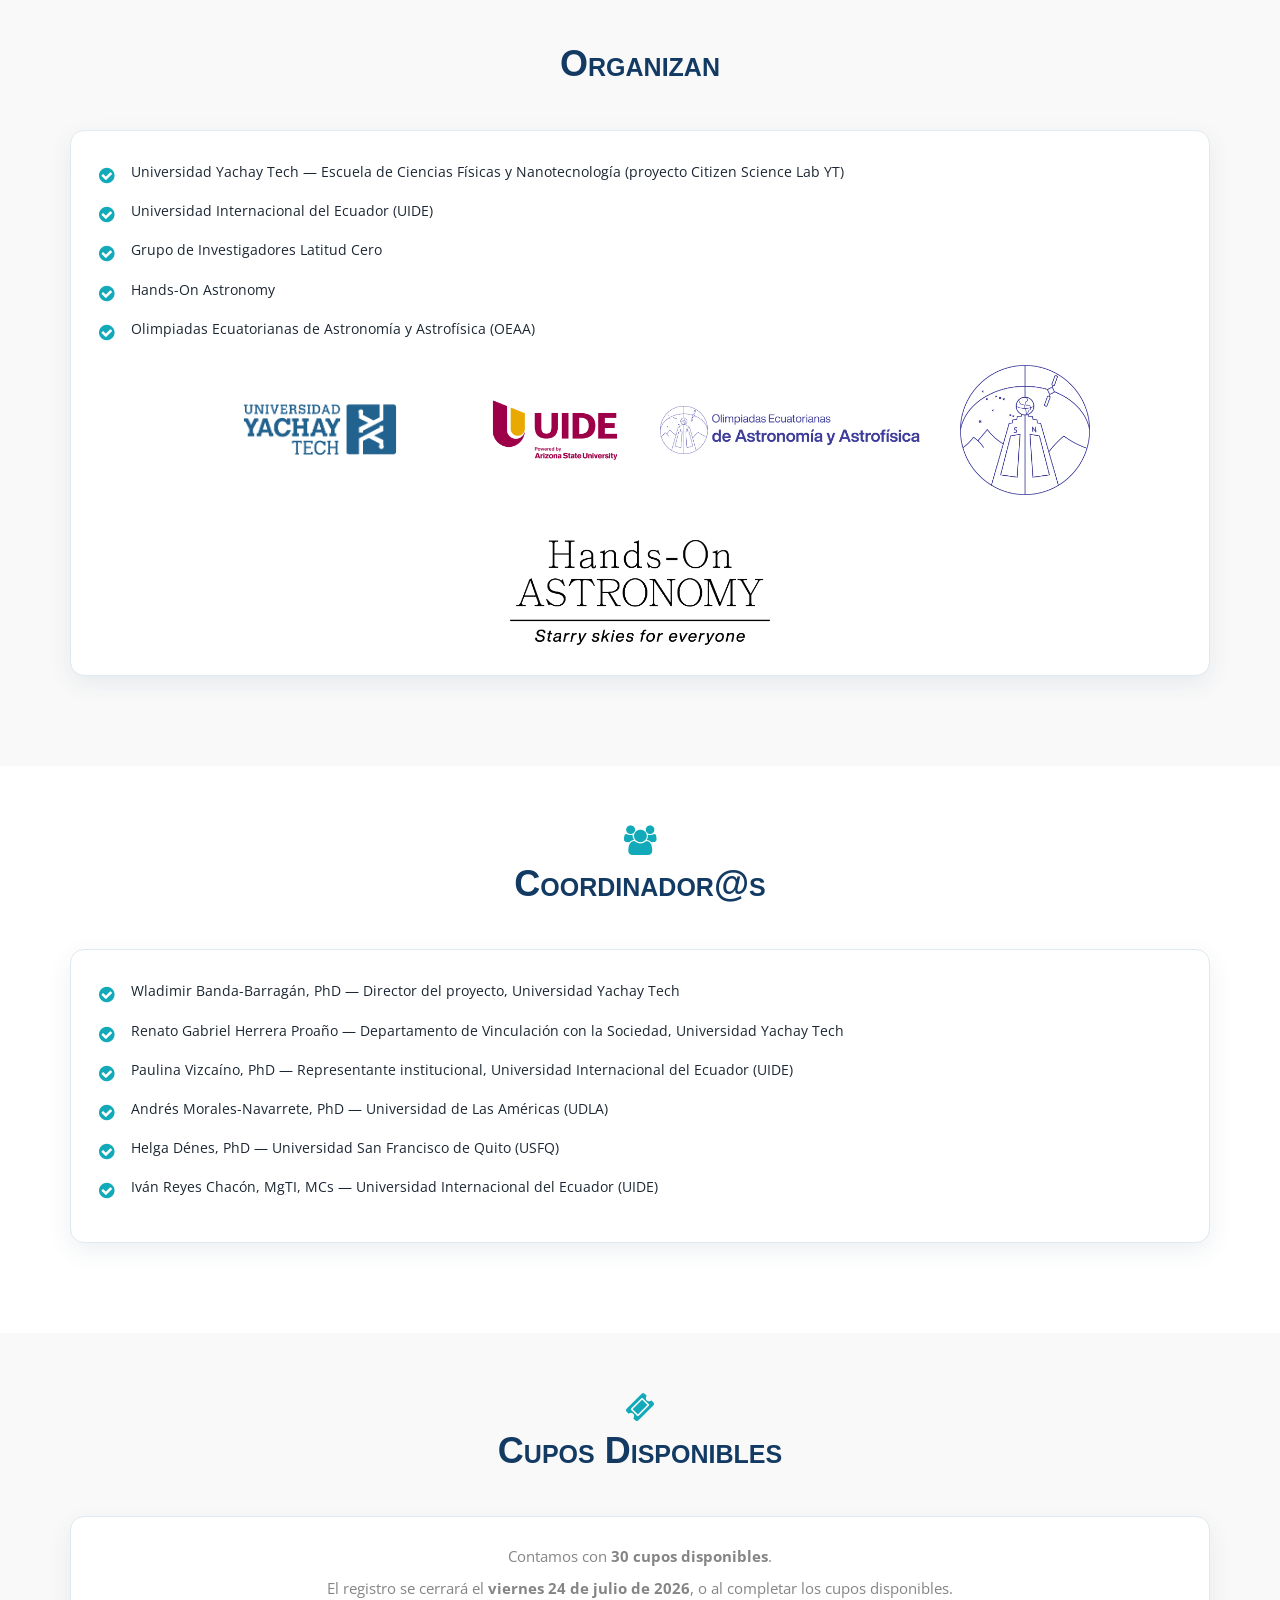
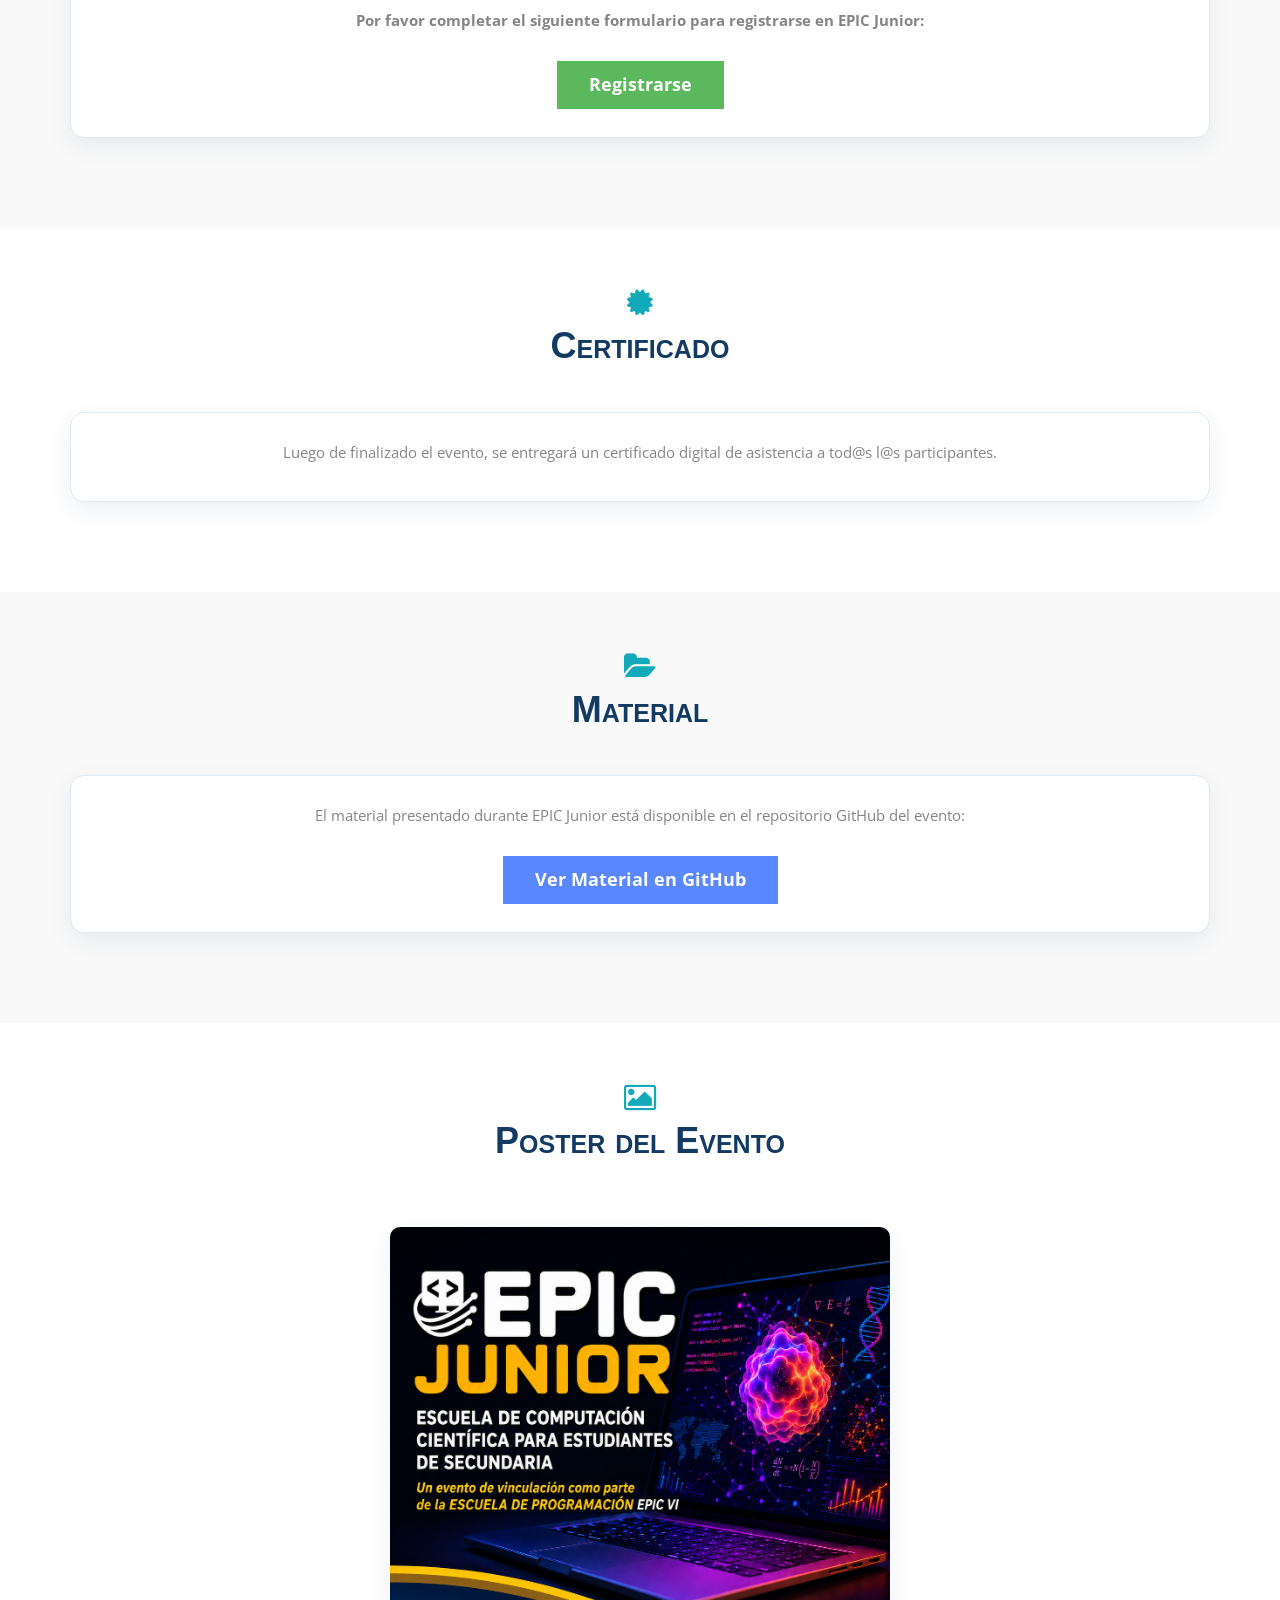
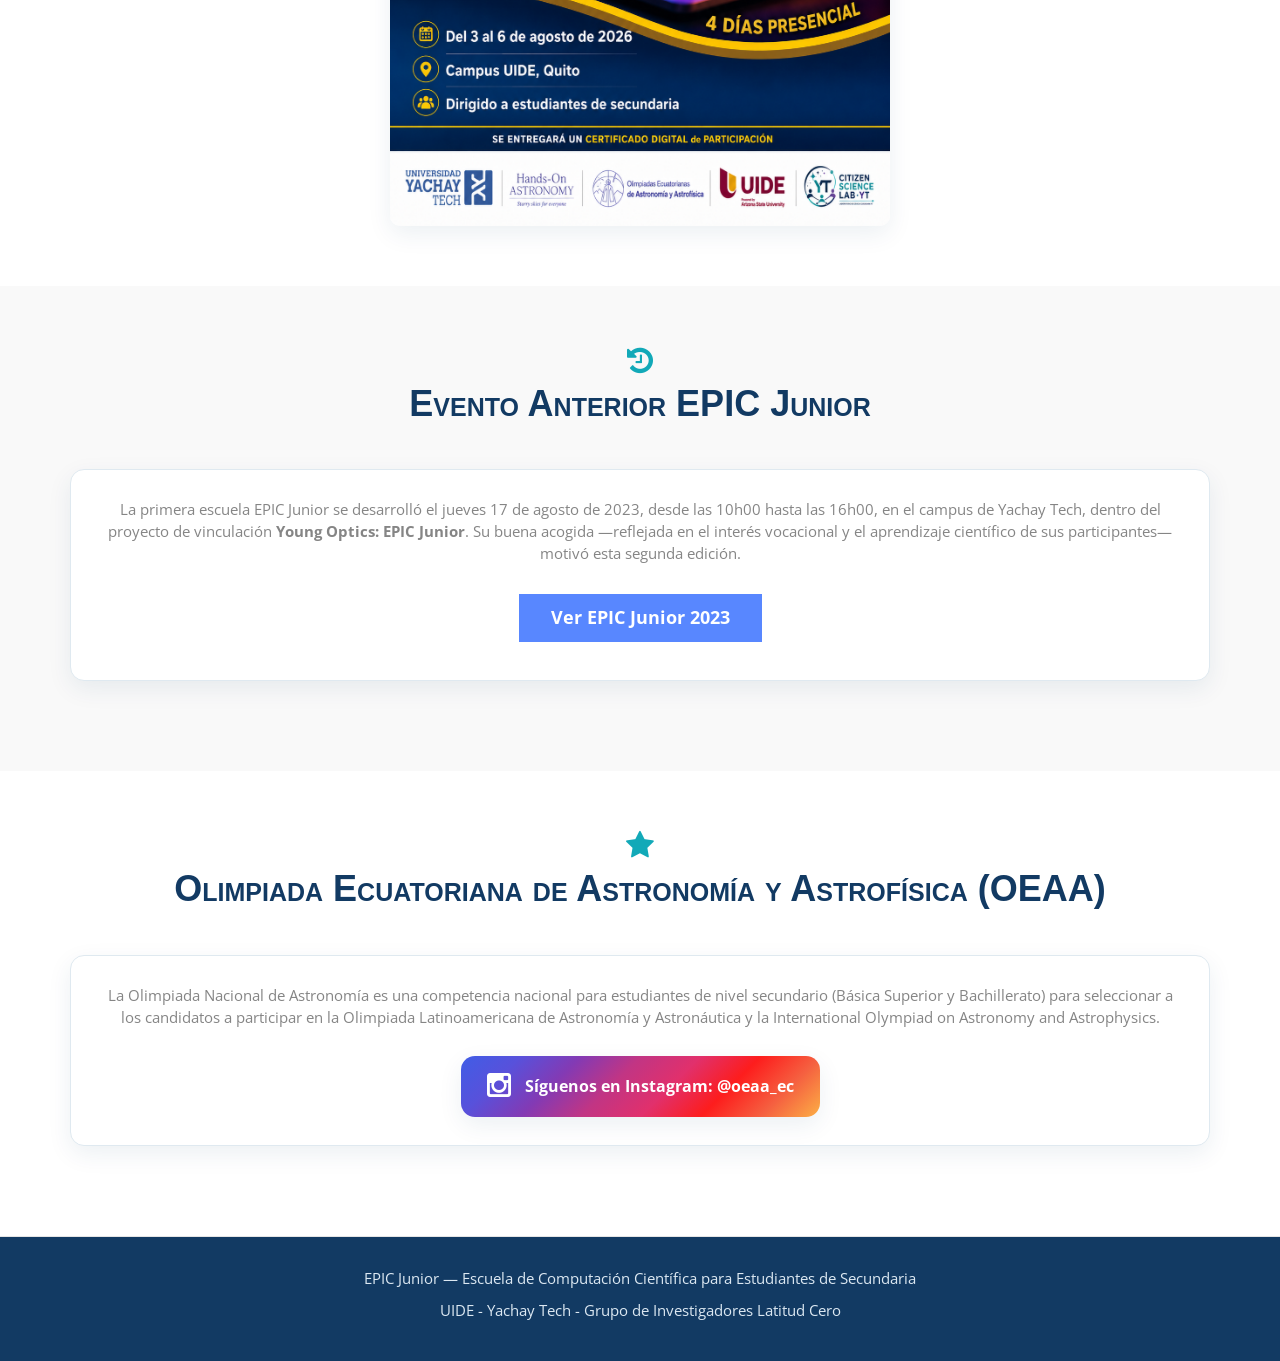
==== commit 8fff71ae: "Update" ====
--- a/EPIC_JR.html
+++ b/EPIC_JR.html
@@ -686,21 +686,21 @@
       </p>
 
       <ul class="instructors-grid">
-        <li><i class="fa fa-user"></i>Alejandro Cobo Urvina<span class="instructor-program">Maestría en Física, Yachay Tech</span></li>
-        <li><i class="fa fa-user"></i>Pablo Escobar Tibán<span class="instructor-program">Maestría en Física, Yachay Tech</span></li>
-        <li><i class="fa fa-user"></i>Daniel Espinoza Gaona<span class="instructor-program">Maestría en Física, Yachay Tech</span></li>
-        <li><i class="fa fa-user"></i>Gary Guamán Toasa<span class="instructor-program">Maestría en Física, Yachay Tech</span></li>
-        <li><i class="fa fa-user"></i>Franklin Limaico Ibadango<span class="instructor-program">Maestría en Física, Yachay Tech</span></li>
-        <li><i class="fa fa-user"></i>Jorge Pico Vela<span class="instructor-program">Maestría en Física, Yachay Tech</span></li>
-        <li><i class="fa fa-user"></i>Ángel Rodríguez Ocaña<span class="instructor-program">Maestría en Física, Yachay Tech</span></li>
-        <li><i class="fa fa-user"></i>Daniel Villarruel Yánez<span class="instructor-program">Maestría en Física, Yachay Tech</span></li>
-        <li><i class="fa fa-user"></i>Jerson Chunez Yugsi<span class="instructor-program">Física (pregrado), Yachay Tech</span></li>
-        <li><i class="fa fa-user"></i>Ariana Valentina Guerrón Fuentes<span class="instructor-program">USFQ — Ex-Olímpica</span></li>
-        <li><i class="fa fa-user"></i>Denniss Angeline Shuguli Churta<span class="instructor-program">EPN — Ex-Olímpica</span></li>
-        <li><i class="fa fa-user"></i>Joustin Jhoel Lomas Ordóñez<span class="instructor-program">EPN</span></li>
-        <li><i class="fa fa-user"></i>Sebastián Camilo Castañeda Cedeño<span class="instructor-program">Yachay Tech</span></li>
-        <li><i class="fa fa-user"></i>Santiago Alejandro López Vega<span class="instructor-program">Yachay Tech</span></li>
-        <li><i class="fa fa-user"></i>Leonardo José Lozano Portilla<span class="instructor-program">USFQ — Ex-Olímpico</span></li>
+        <li><i class="fa fa-user"></i>Alejandro Cobo<span class="instructor-program">Maestría en Física, Yachay Tech</span></li>
+        <li><i class="fa fa-user"></i>Pablo Escobar<span class="instructor-program">Maestría en Física, Yachay Tech</span></li>
+        <li><i class="fa fa-user"></i>Daniel Espinoza<span class="instructor-program">Maestría en Física, Yachay Tech</span></li>
+        <li><i class="fa fa-user"></i>Gary Guamán<span class="instructor-program">Maestría en Física, Yachay Tech</span></li>
+        <li><i class="fa fa-user"></i>Franklin Limaico<span class="instructor-program">Maestría en Física, Yachay Tech</span></li>
+        <li><i class="fa fa-user"></i>Jorge Pico<span class="instructor-program">Maestría en Física, Yachay Tech</span></li>
+        <li><i class="fa fa-user"></i>Ángel Rodríguez<span class="instructor-program">Maestría en Física, Yachay Tech</span></li>
+        <li><i class="fa fa-user"></i>Daniel Villarruel<span class="instructor-program">Maestría en Física, Yachay Tech</span></li>
+        <li><i class="fa fa-user"></i>Jerson Chunez<span class="instructor-program">Física (pregrado), Yachay Tech</span></li>
+        <li><i class="fa fa-user"></i>Ariana Guerrón<span class="instructor-program">USFQ — Ex-Olímpica</span></li>
+        <li><i class="fa fa-user"></i>Denniss Shuguli<span class="instructor-program">EPN — Ex-Olímpica</span></li>
+        <li><i class="fa fa-user"></i>Joustin Lomas<span class="instructor-program">EPN</span></li>
+        <li><i class="fa fa-user"></i>Sebastián Castañeda<span class="instructor-program">Yachay Tech</span></li>
+        <li><i class="fa fa-user"></i>Santiago López<span class="instructor-program">Yachay Tech</span></li>
+        <li><i class="fa fa-user"></i>Leonardo Lozano<span class="instructor-program">USFQ — Ex-Olímpico</span></li>
       </ul>
 
     </div>
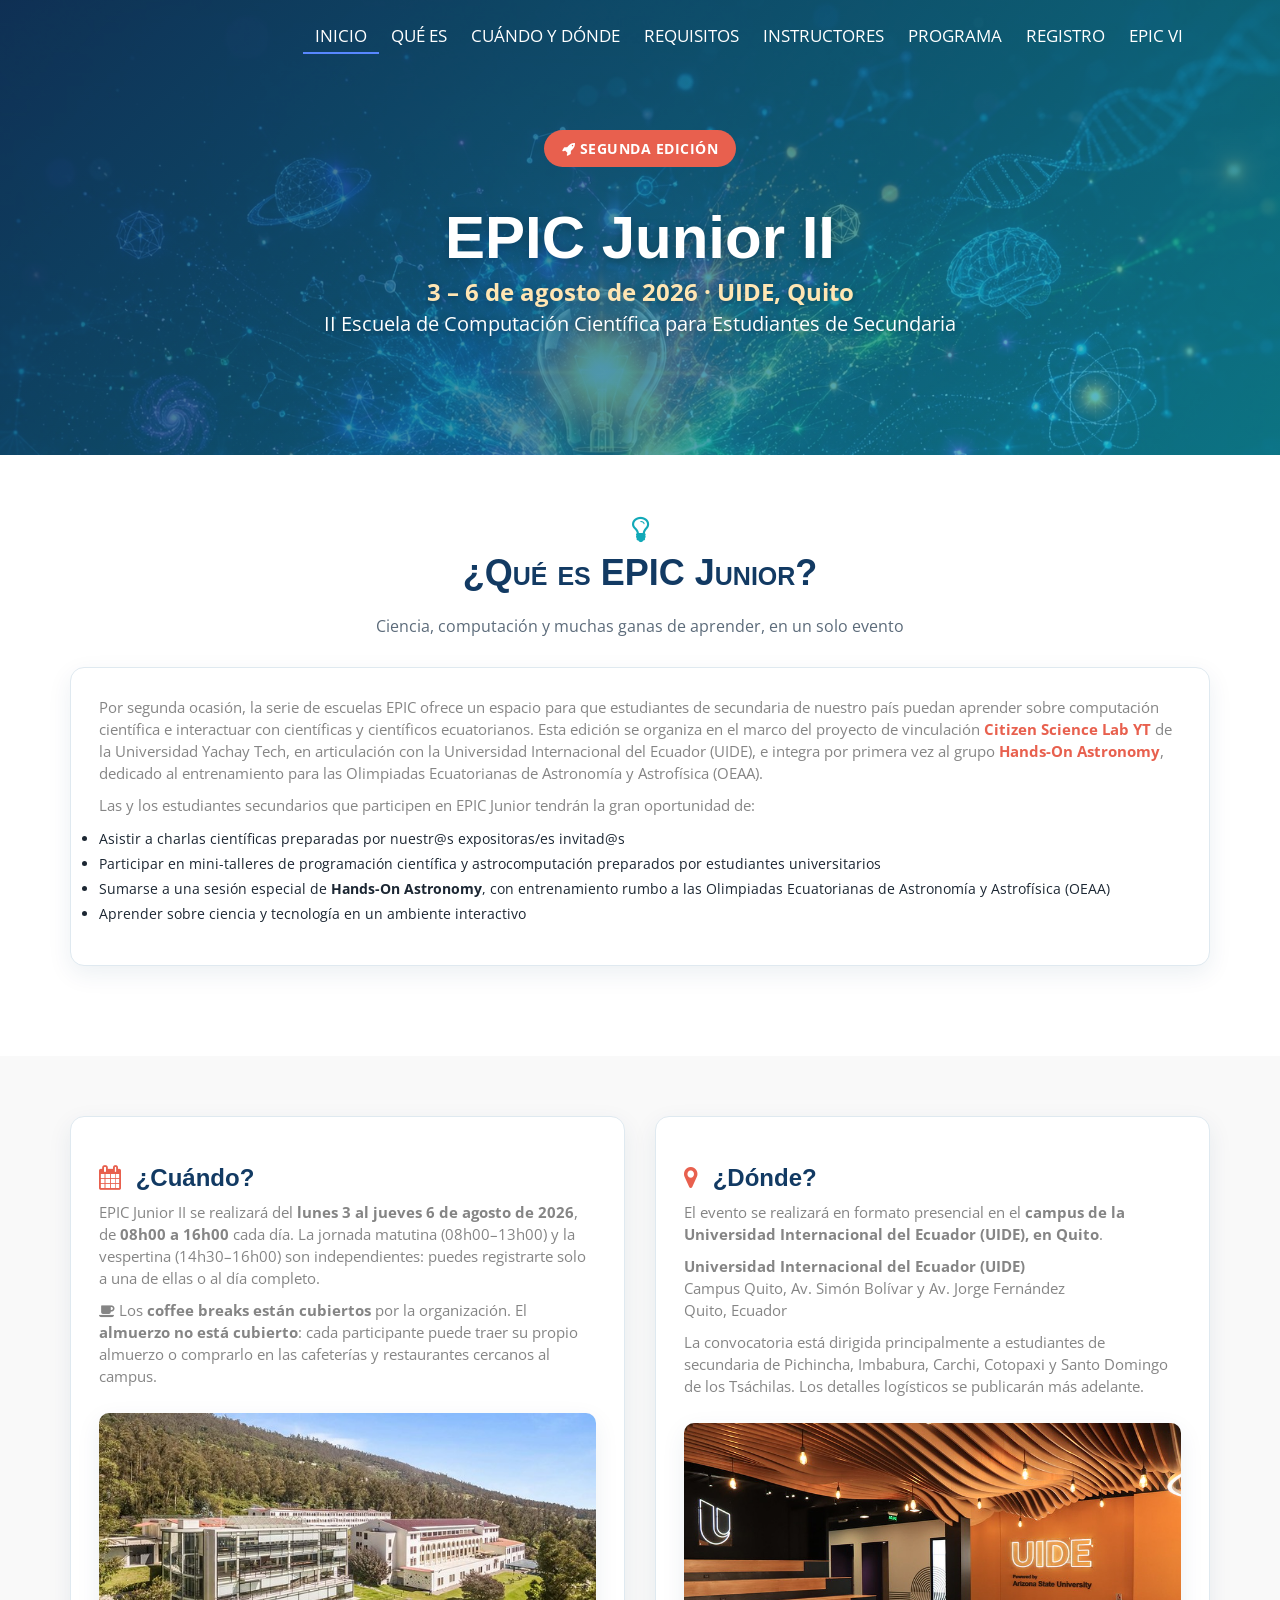
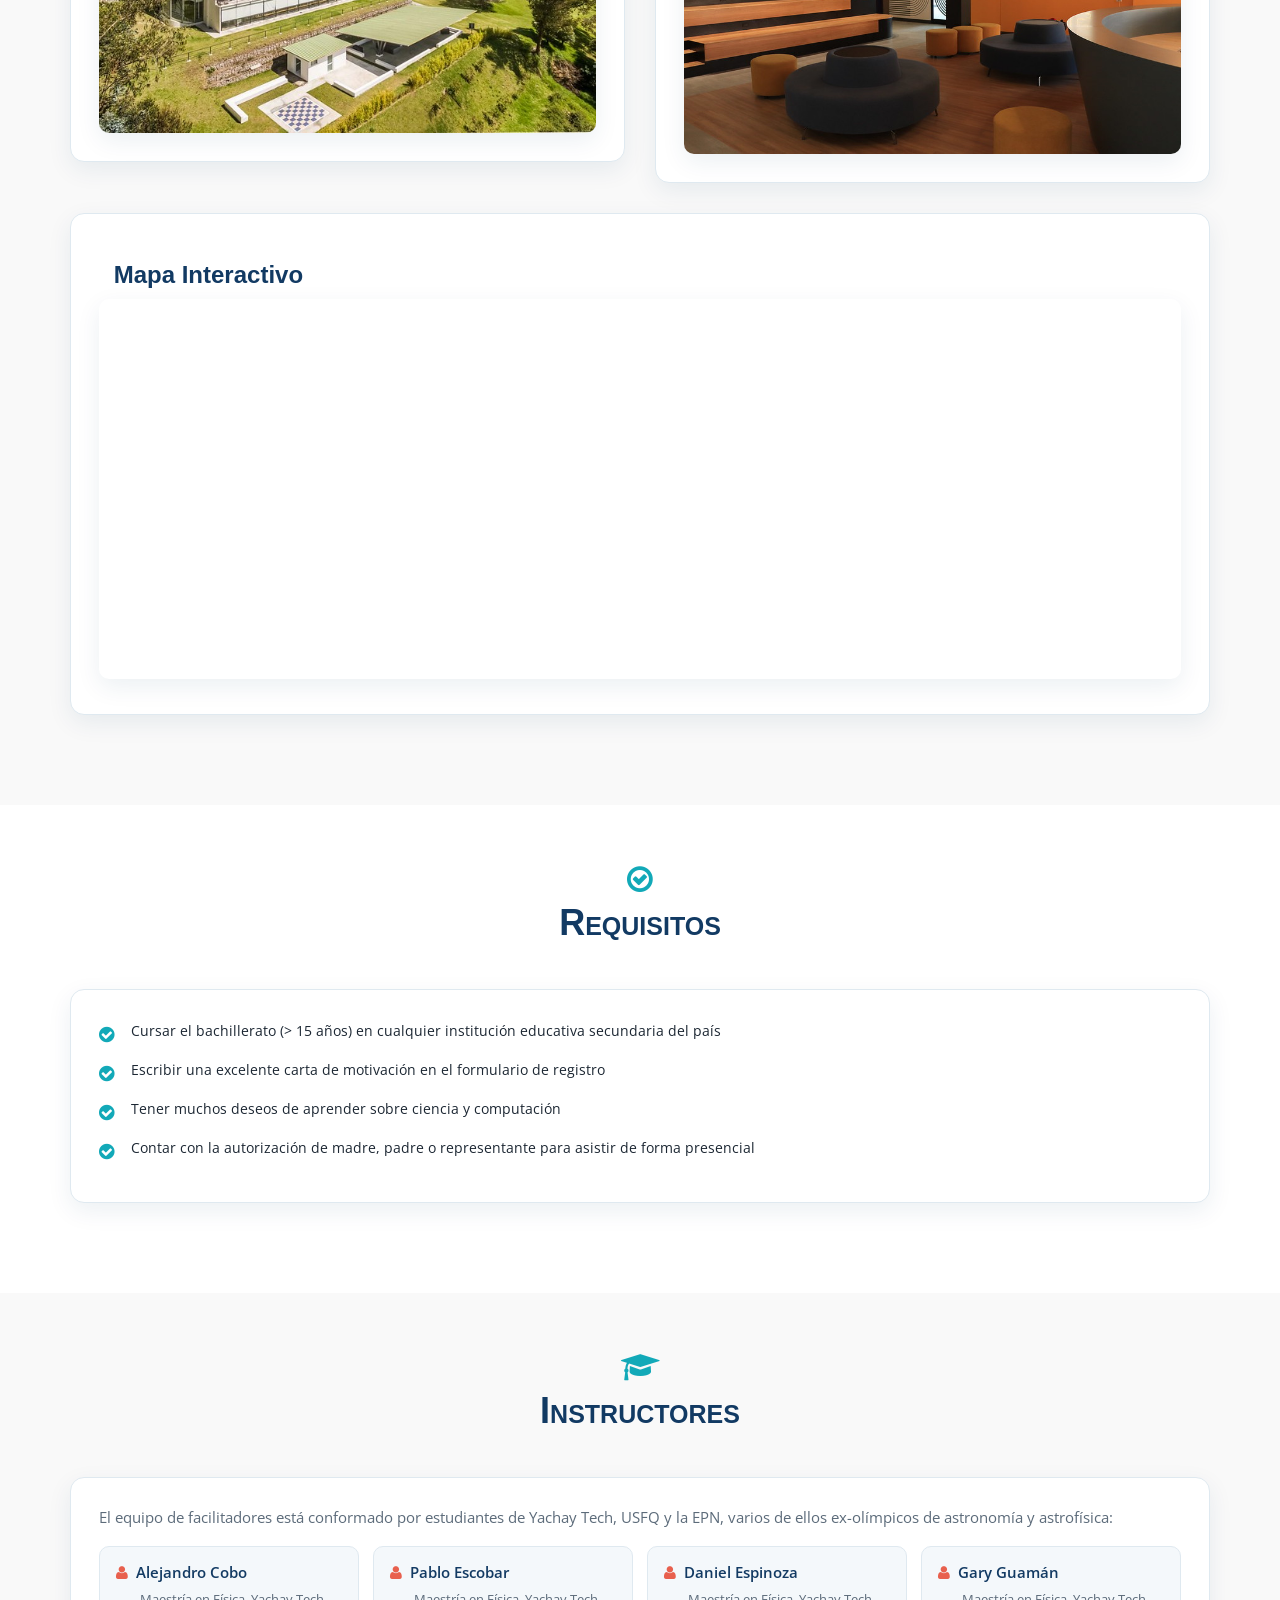
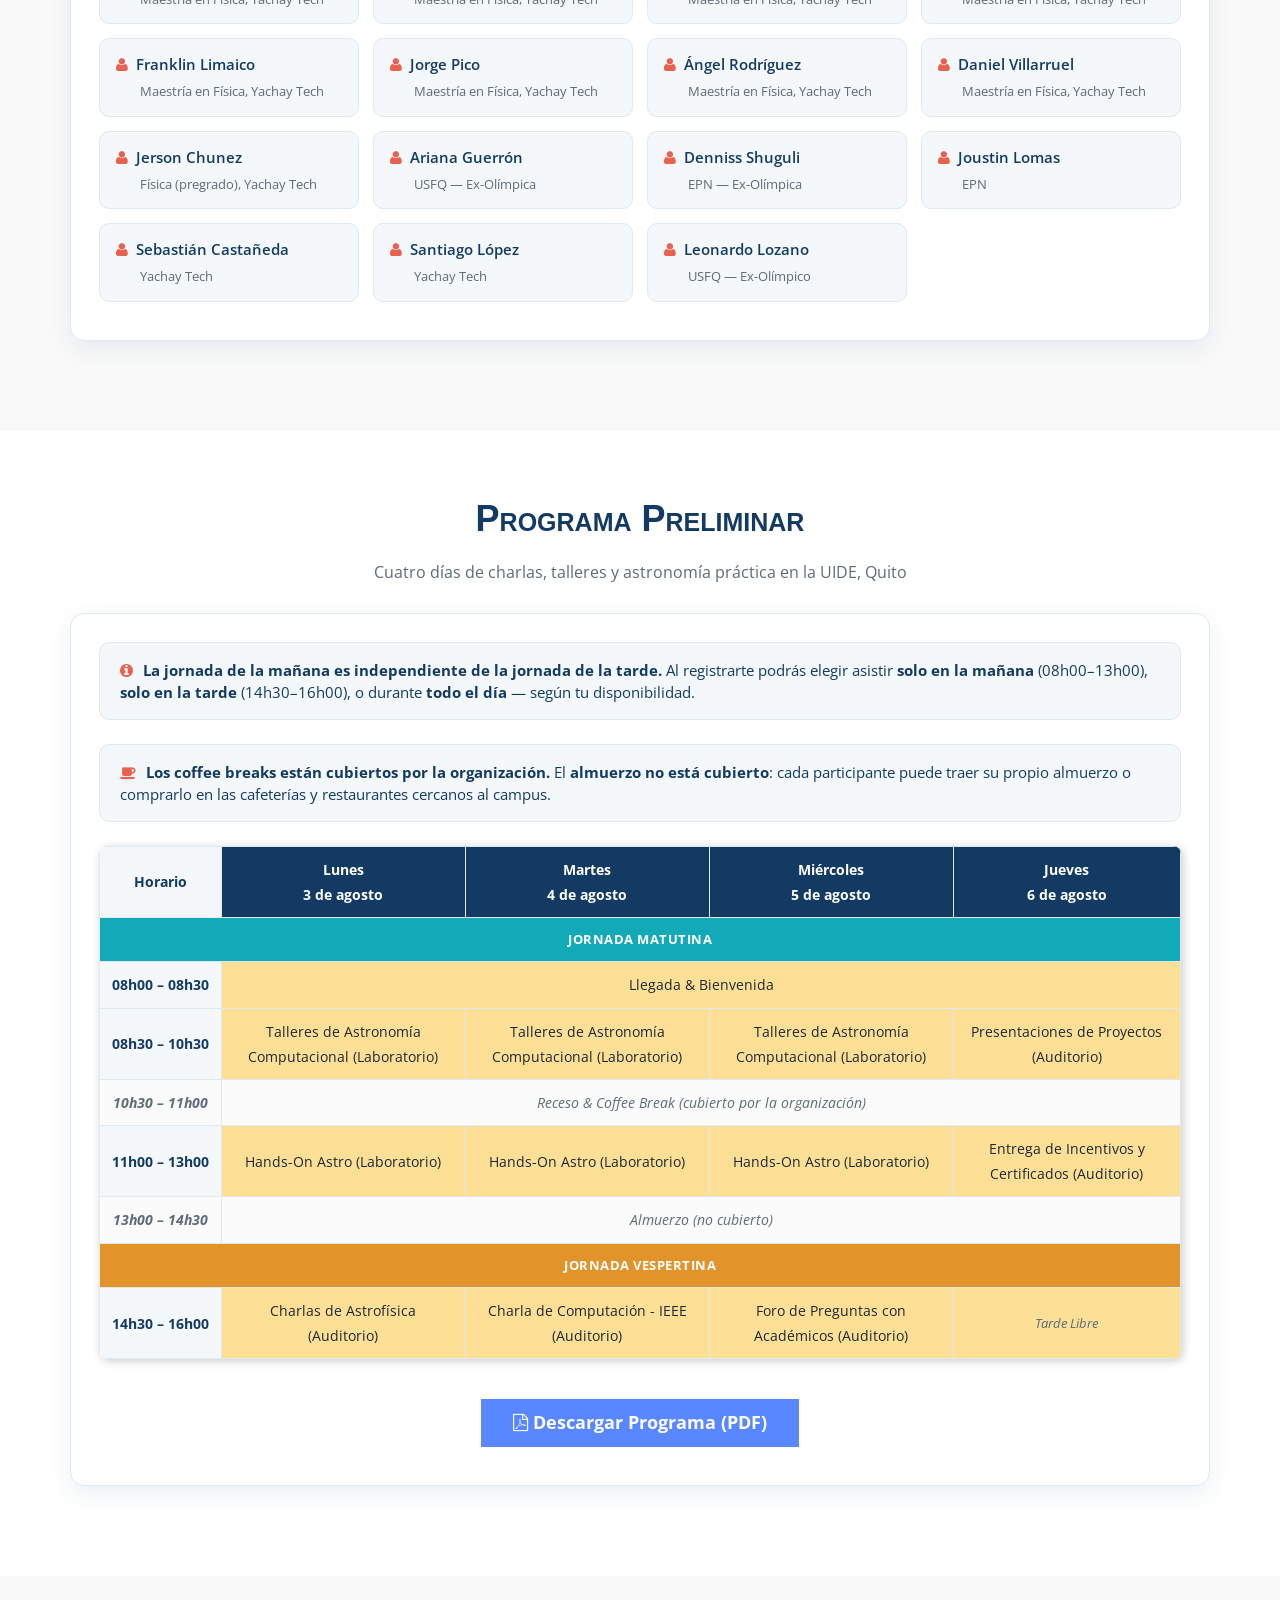
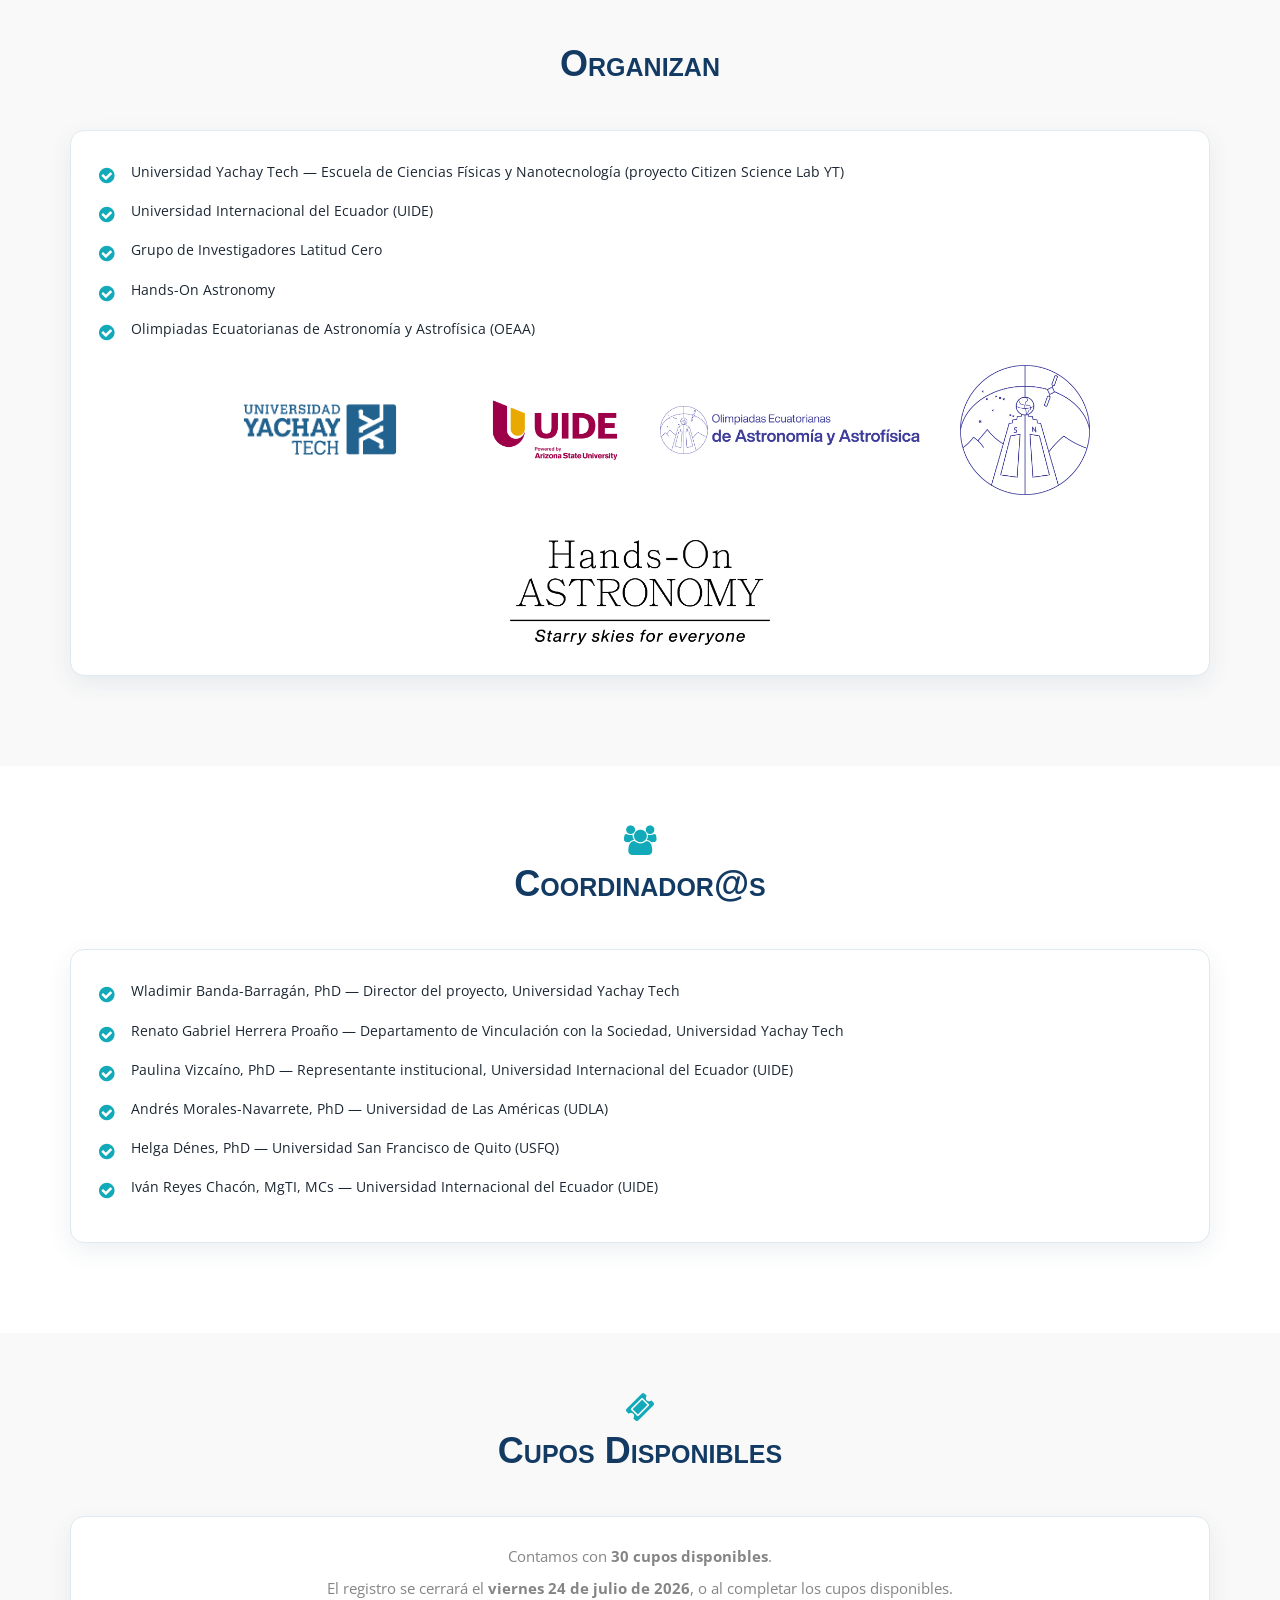
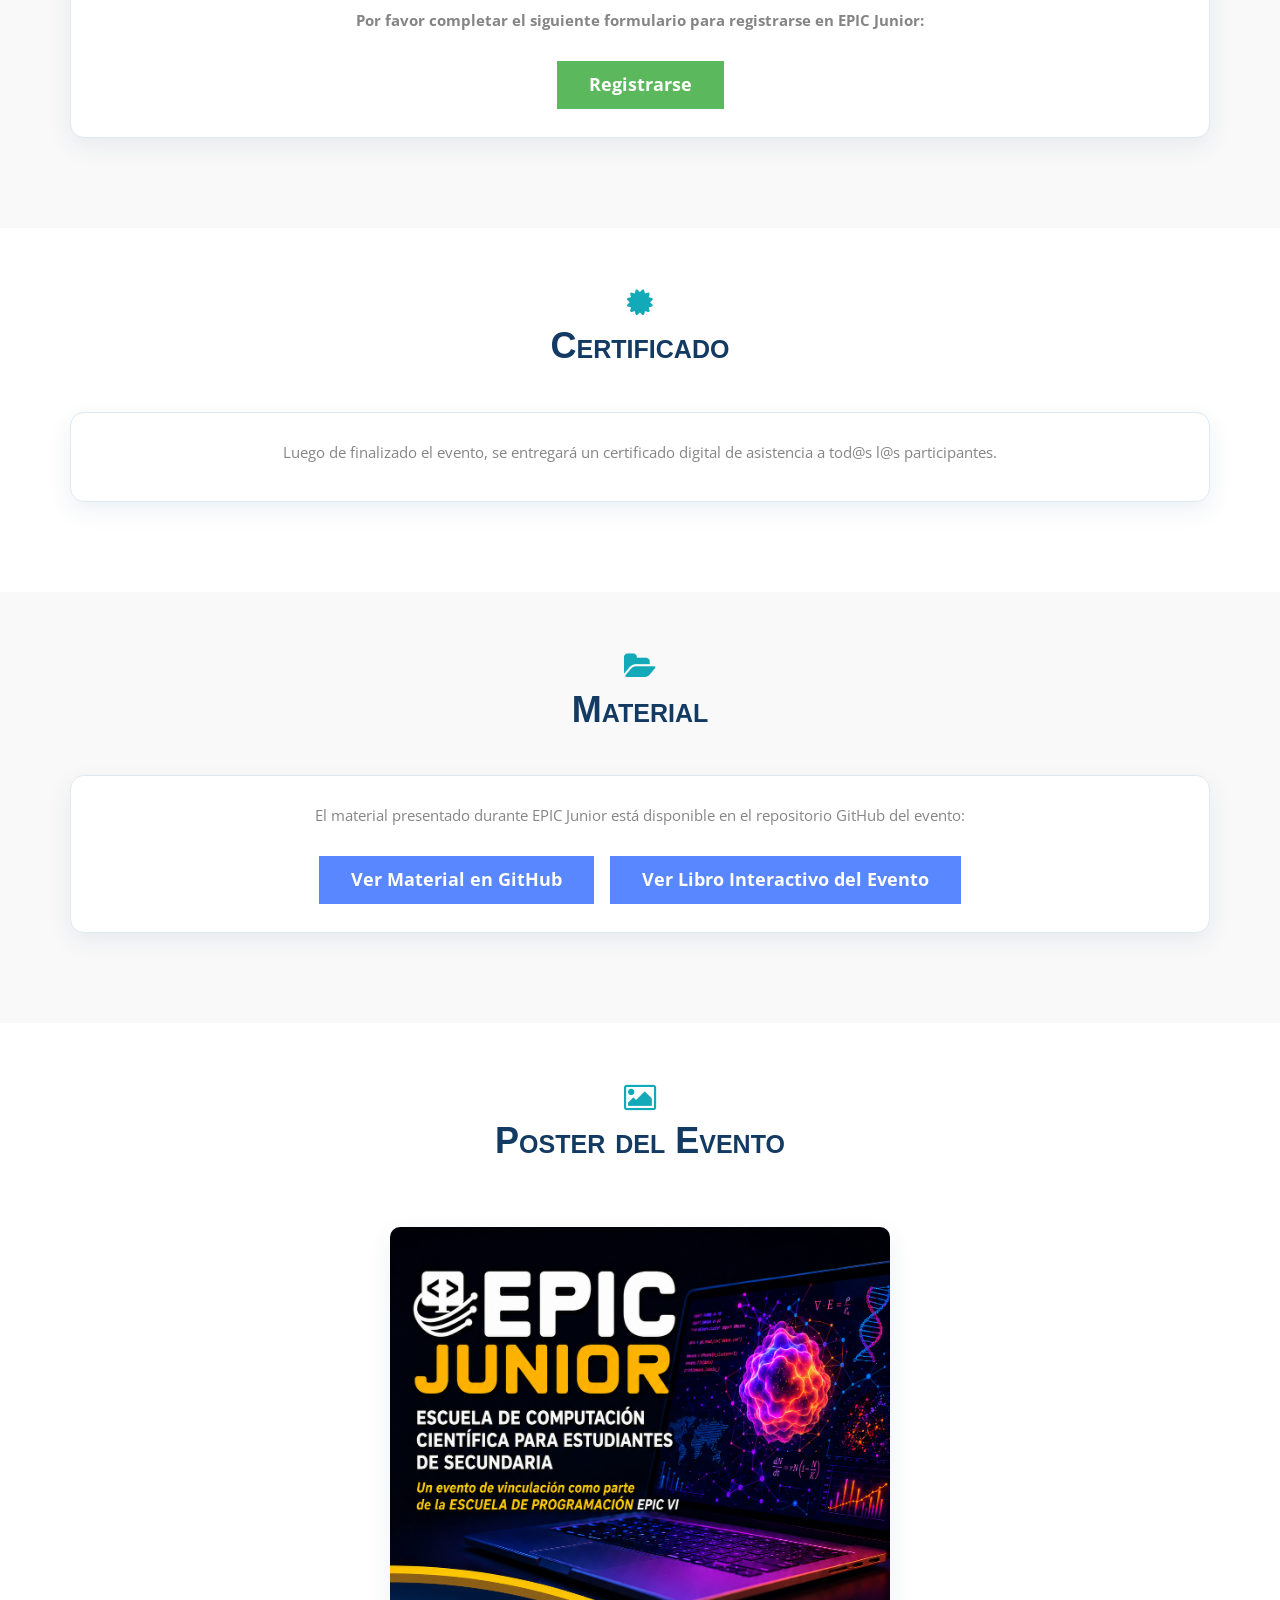
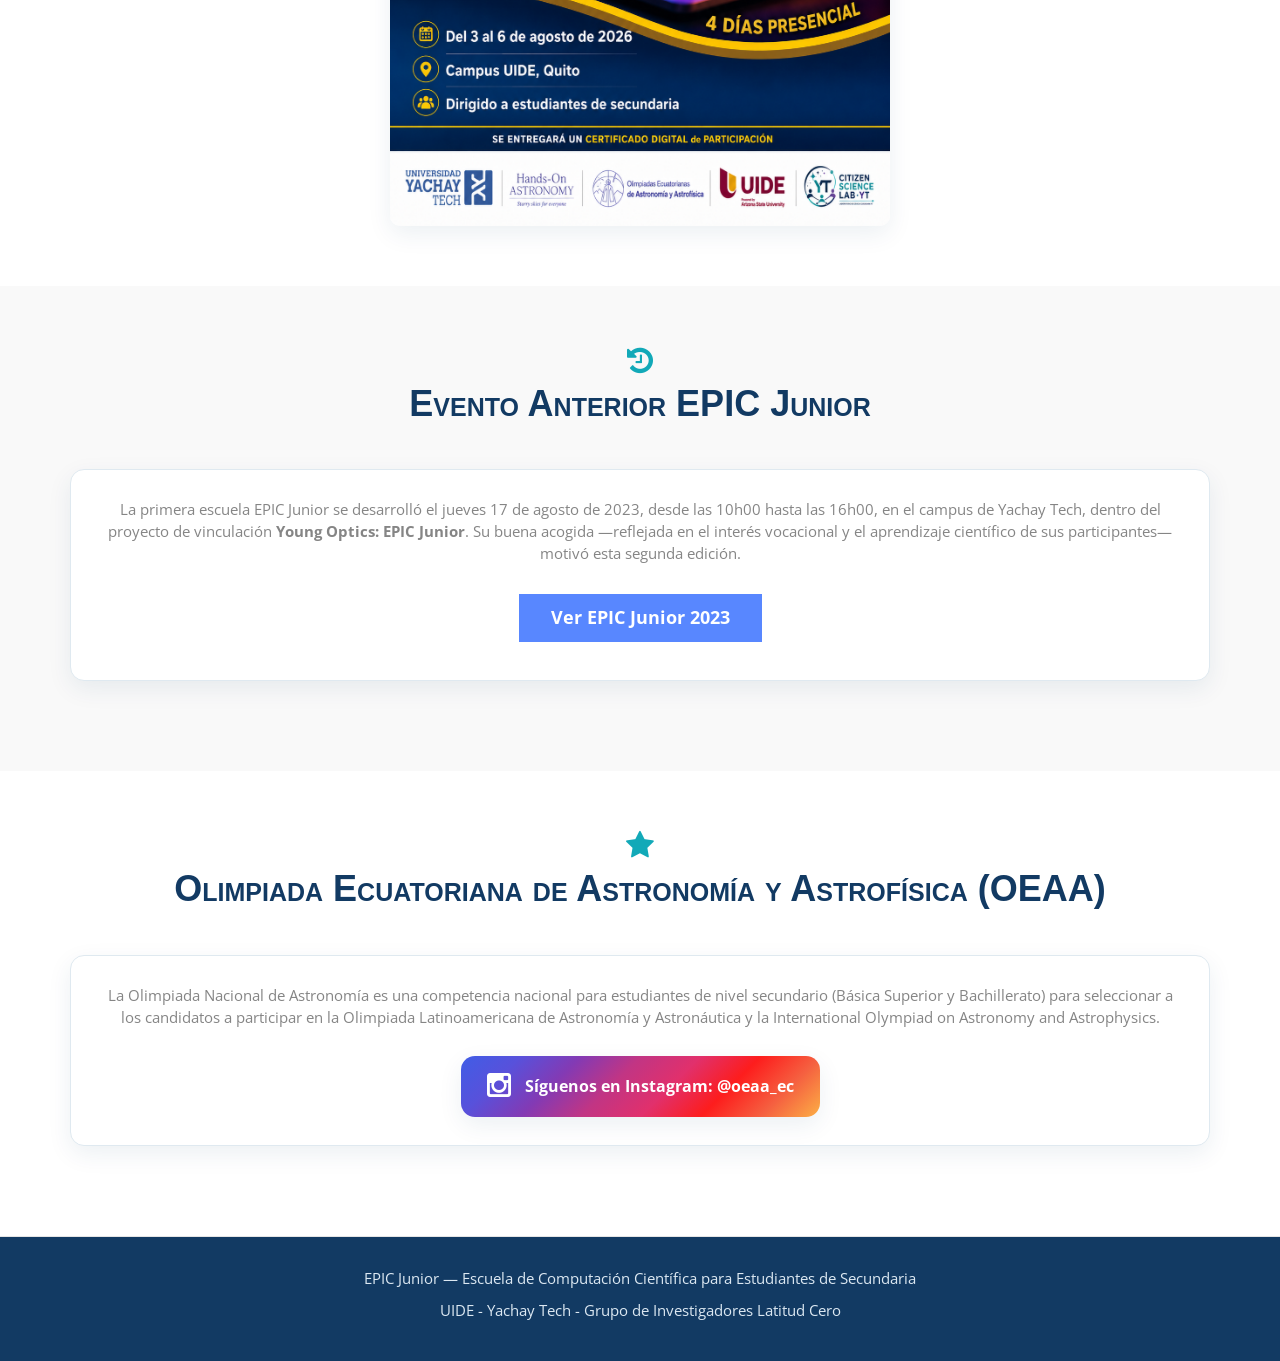
==== commit d7fbd168: "update" ====
--- a/EPIC_JR.html
+++ b/EPIC_JR.html
@@ -969,6 +969,15 @@
 
       </a>
 
+      <a href="libro_epic_junior_ii.html"
+         target="_blank"
+         class="btn btn-primary btn-lg register-btn"
+         style="margin-left: 12px;">
+
+        Ver Libro Interactivo del Evento
+
+      </a>
+
     </div>
 
   </div>
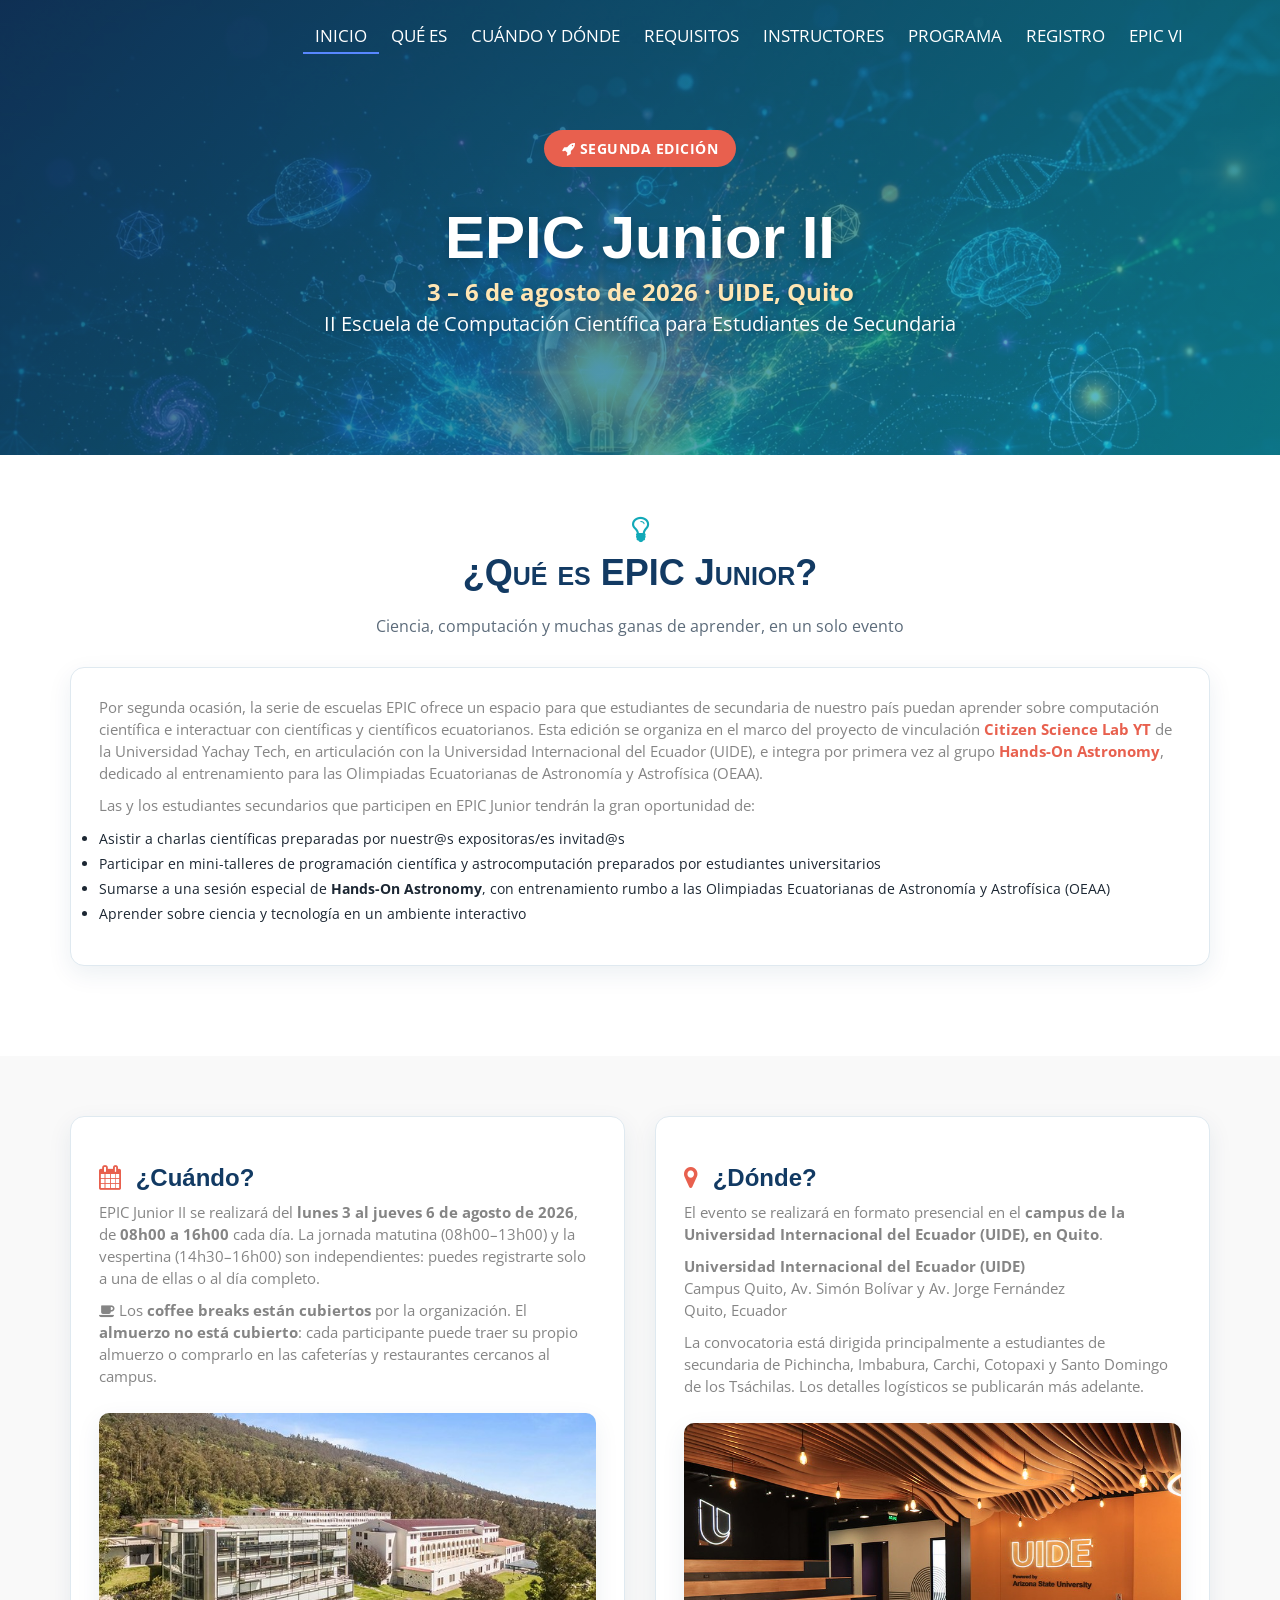
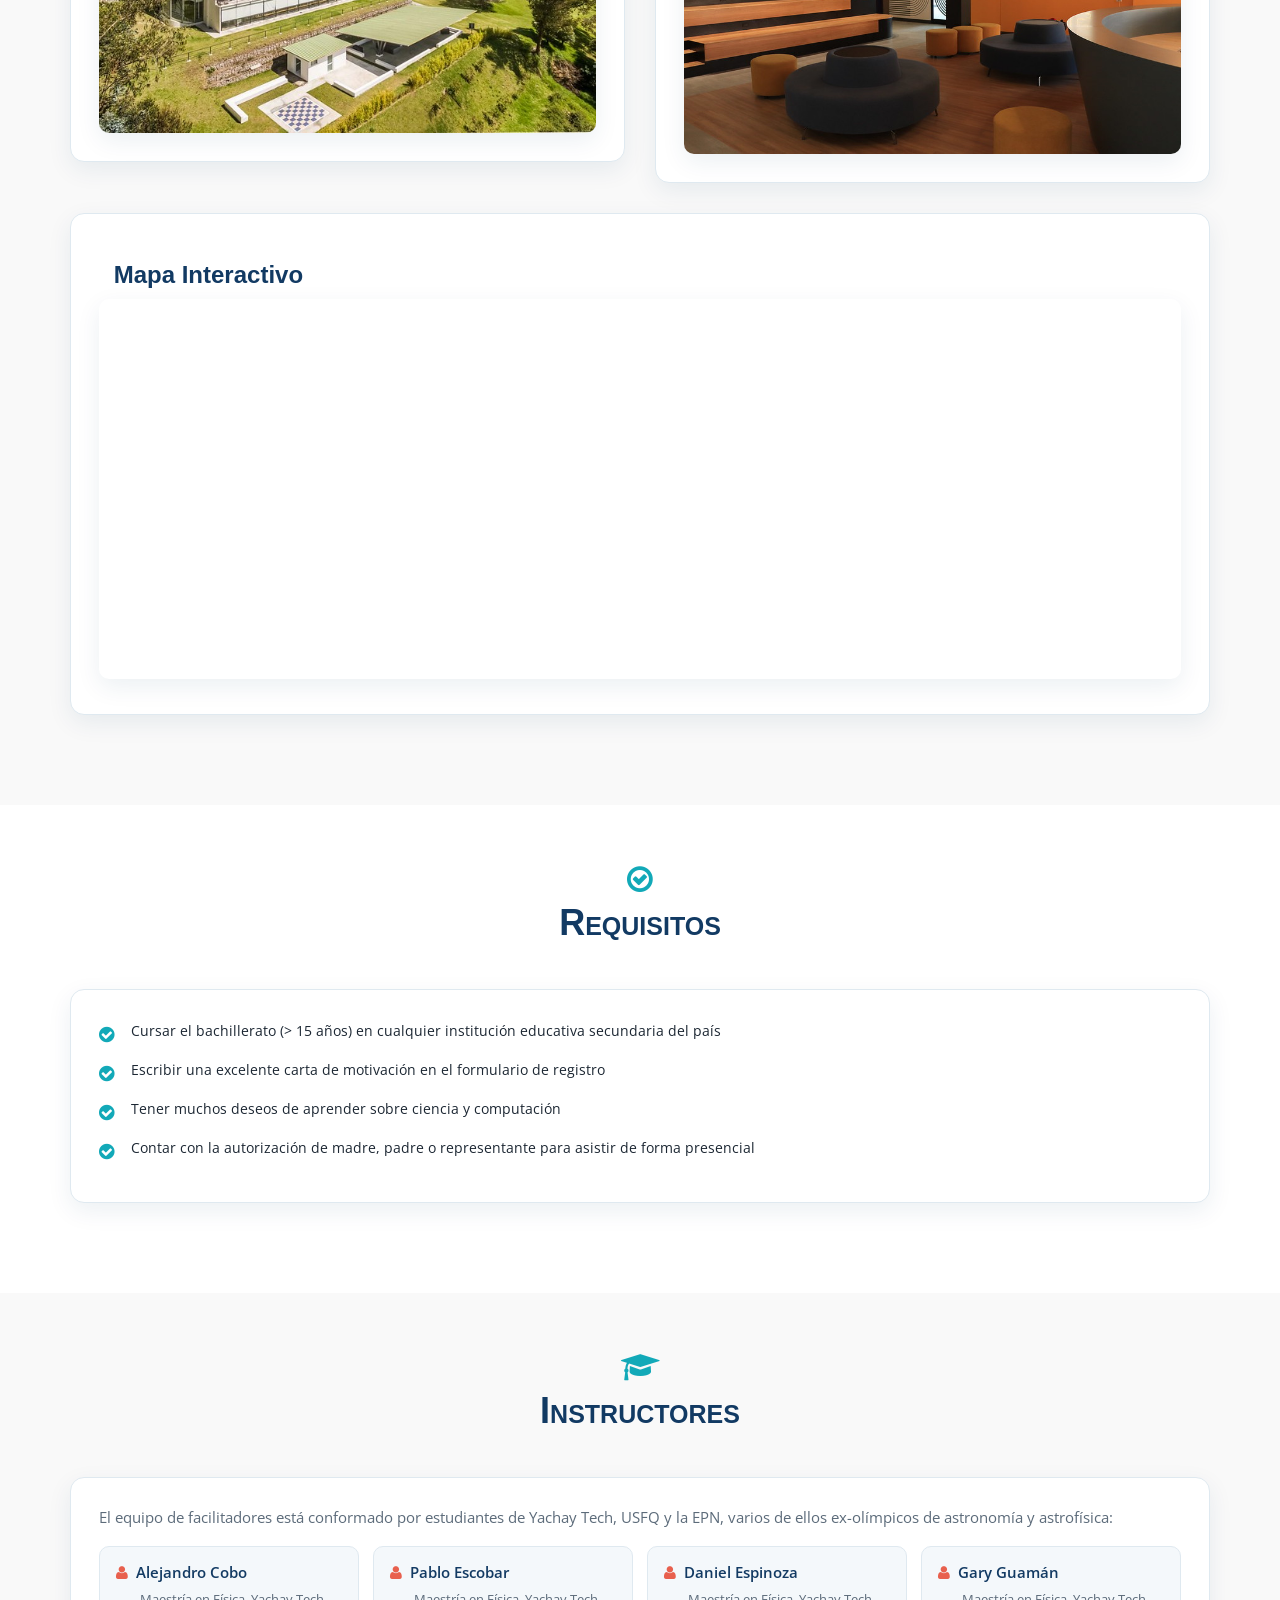
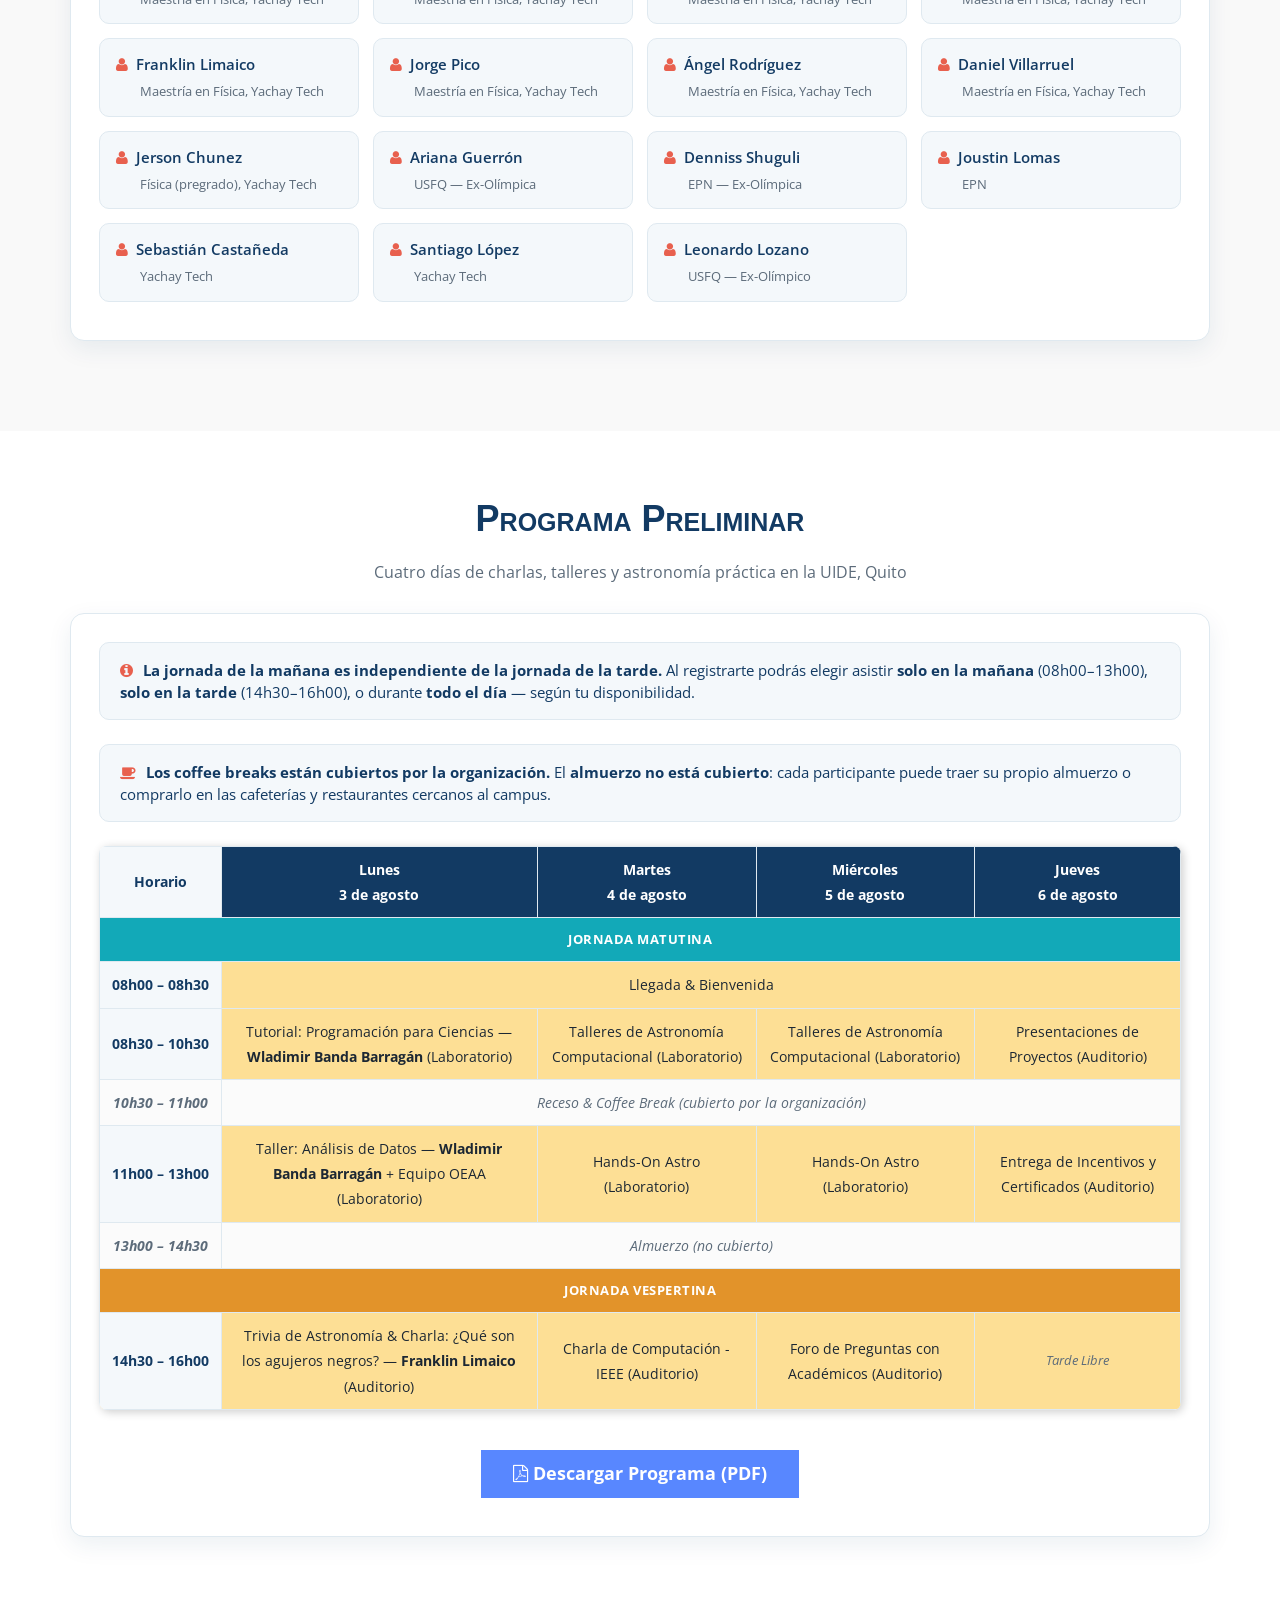
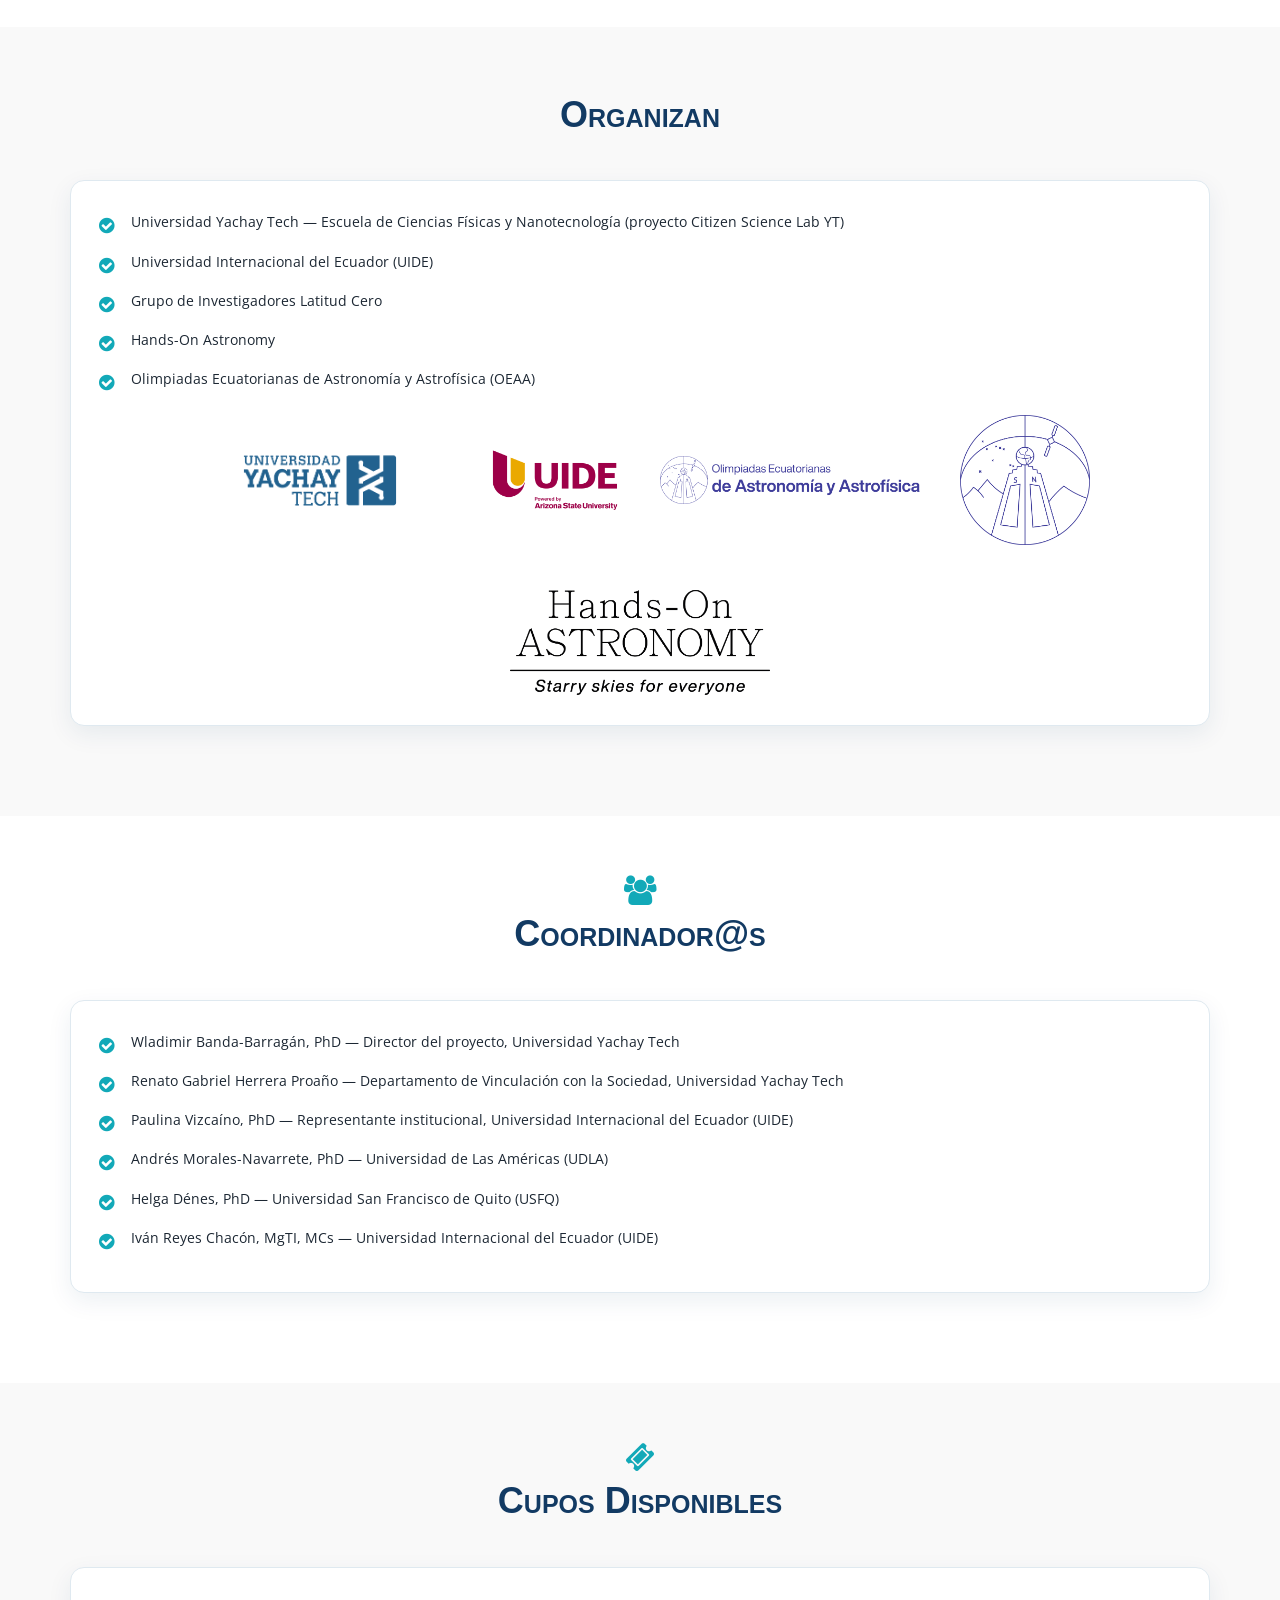
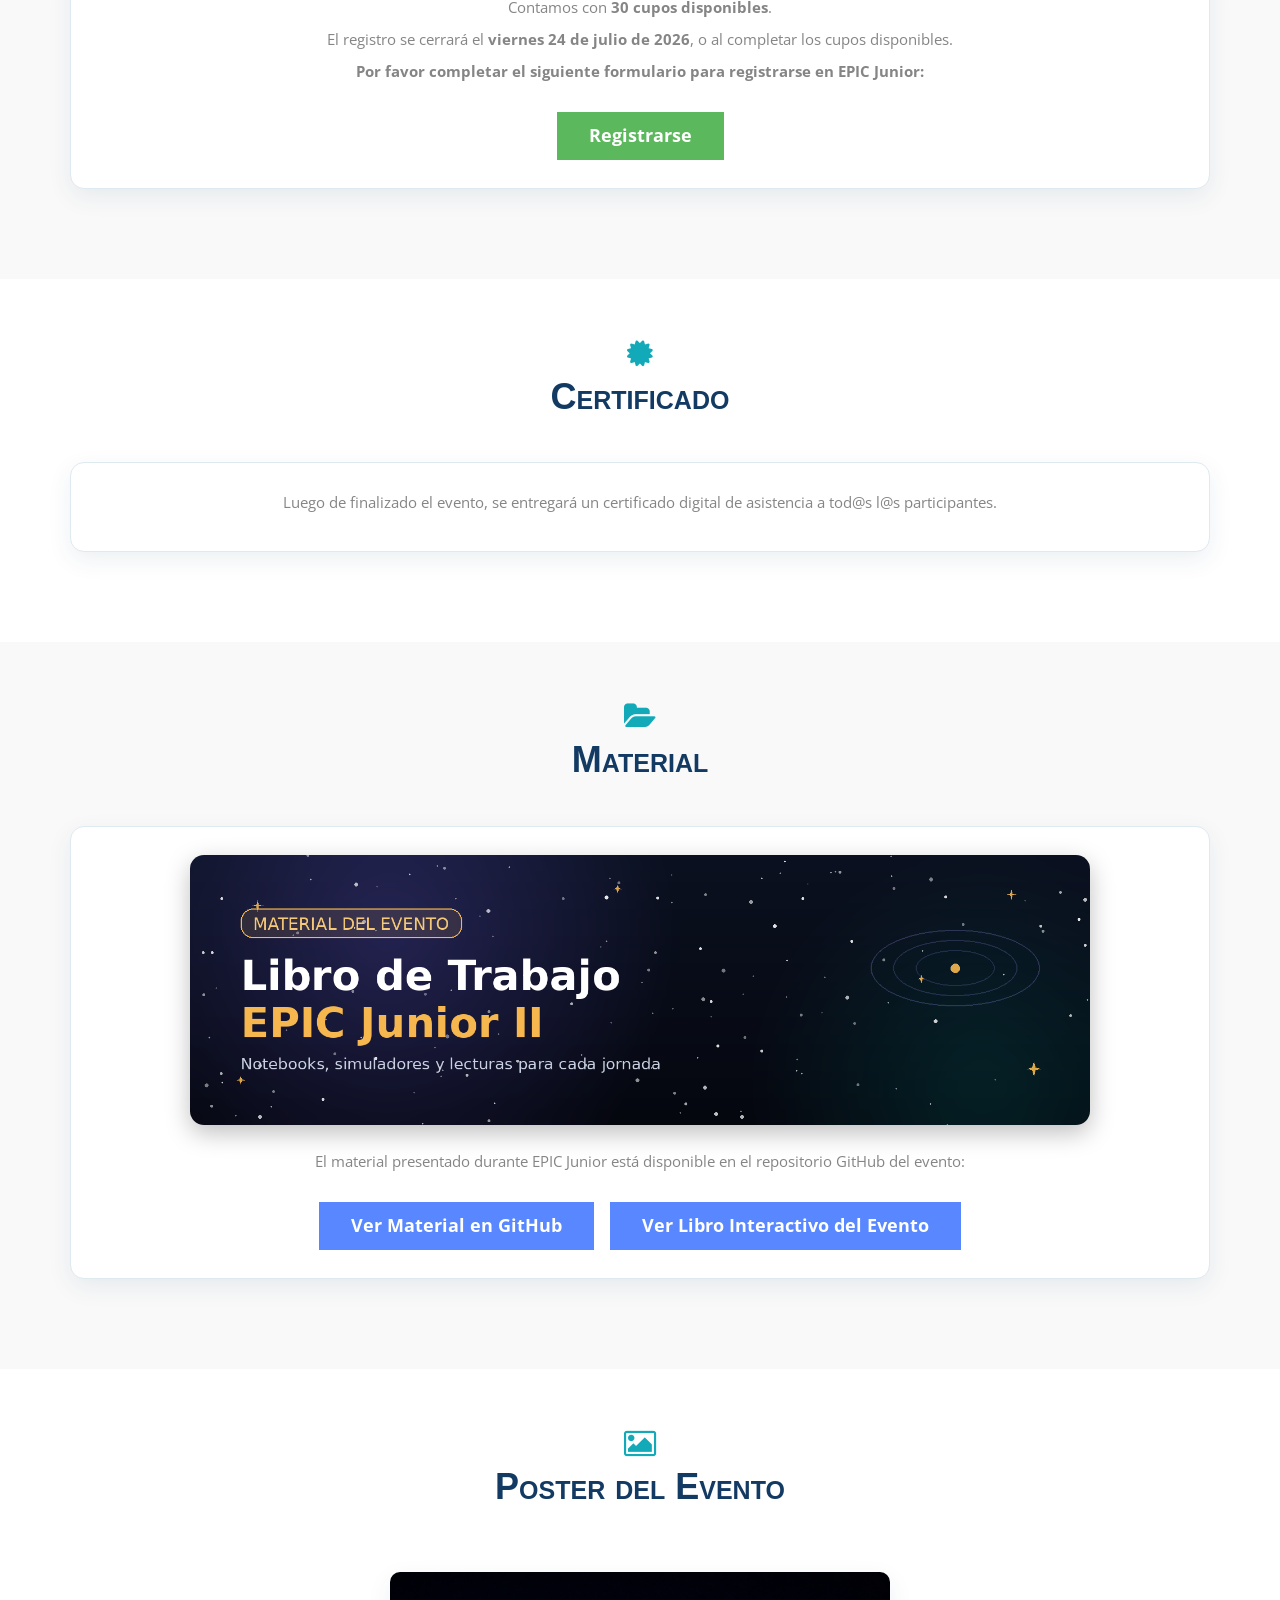
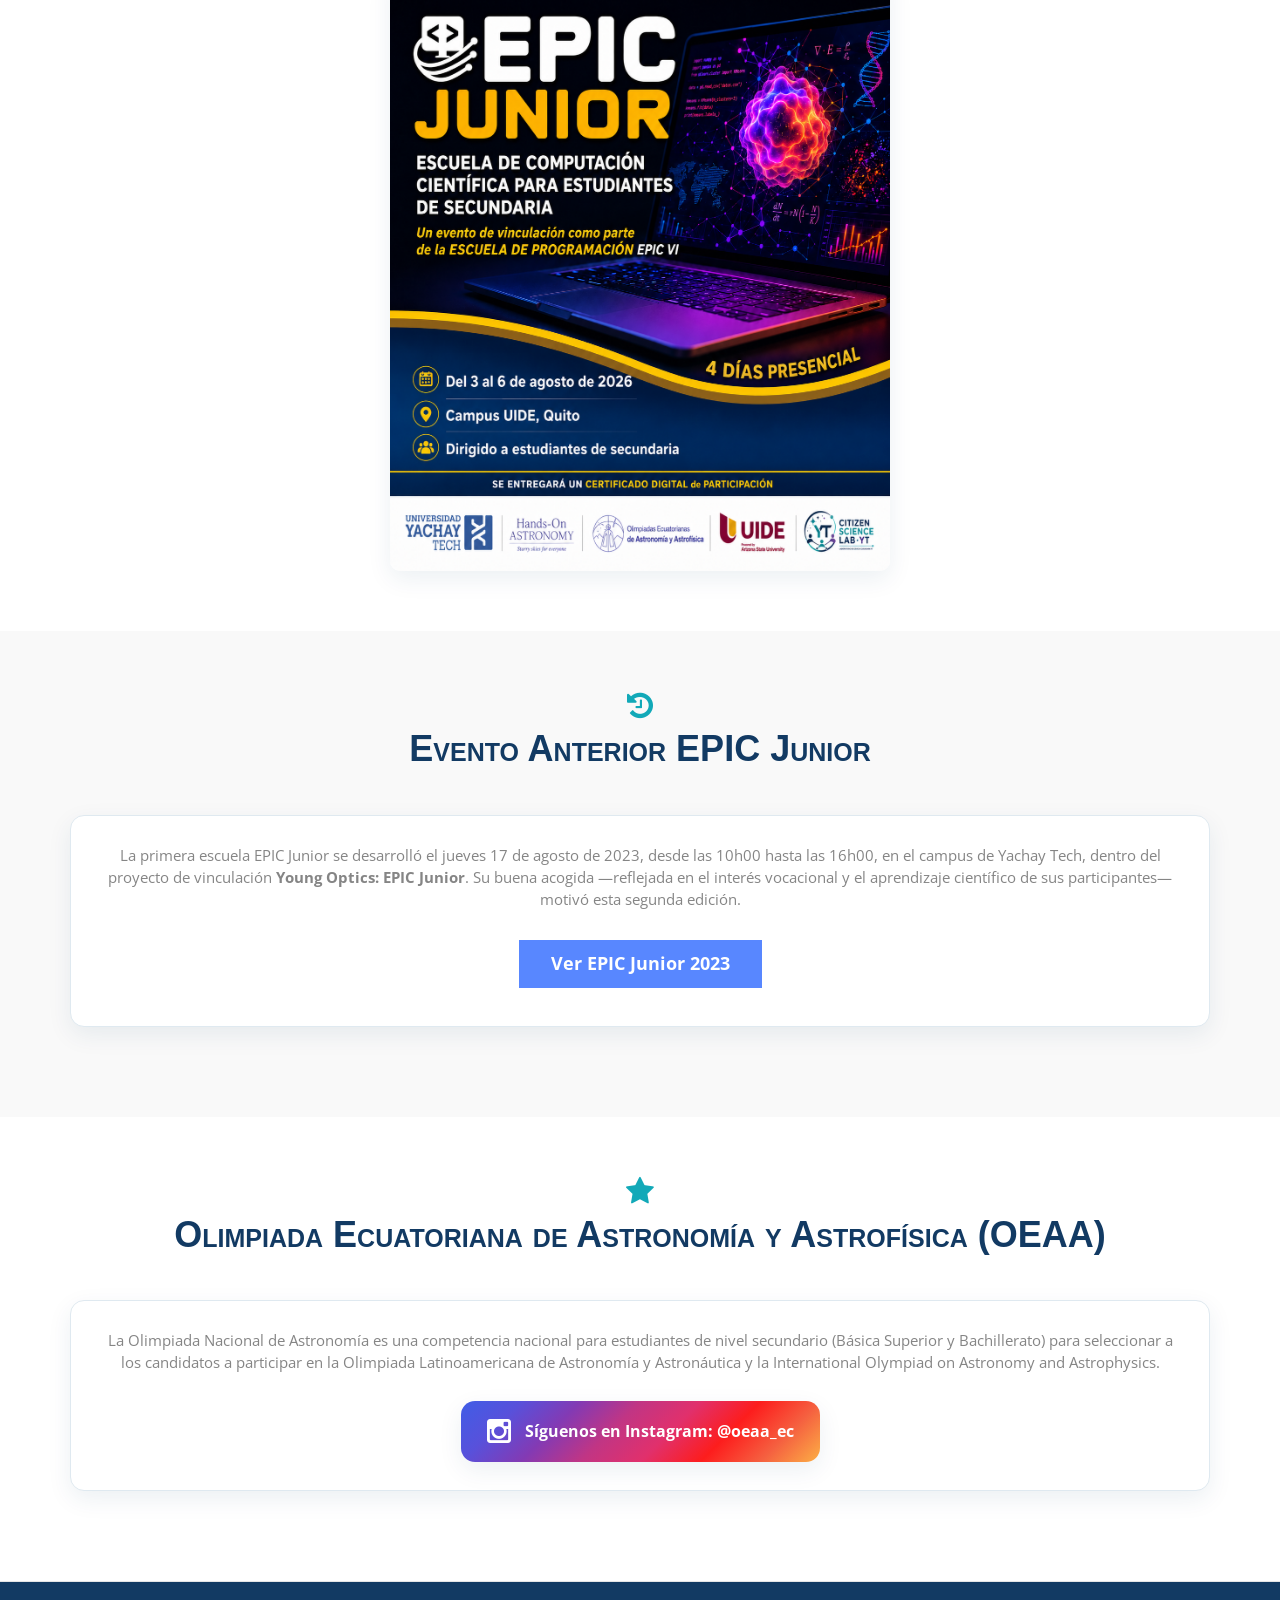
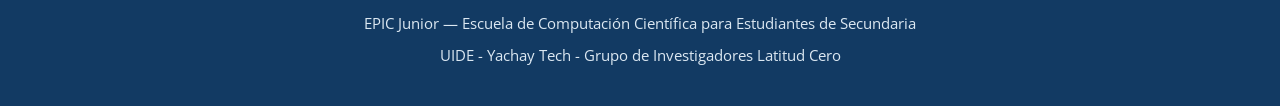
==== commit 774bddb3: "update" ====
--- a/EPIC_JR.html
+++ b/EPIC_JR.html
@@ -761,7 +761,7 @@
             </tr>
             <tr>
               <td>08h30 – 10h30</td>
-              <td>Talleres de Astronomía Computacional (Laboratorio)</td>
+              <td>Tutorial: Programación para Ciencias — <strong>Wladimir Banda Barragán</strong> (Laboratorio)</td>
               <td>Talleres de Astronomía Computacional (Laboratorio)</td>
               <td>Talleres de Astronomía Computacional (Laboratorio)</td>
               <td>Presentaciones de Proyectos (Auditorio)</td>
@@ -772,7 +772,7 @@
             </tr>
             <tr>
               <td>11h00 – 13h00</td>
-              <td>Hands-On Astro (Laboratorio)</td>
+              <td>Taller: Análisis de Datos — <strong>Wladimir Banda Barragán</strong> + Equipo OEAA (Laboratorio)</td>
               <td>Hands-On Astro (Laboratorio)</td>
               <td>Hands-On Astro (Laboratorio)</td>
               <td>Entrega de Incentivos y Certificados (Auditorio)</td>
@@ -786,7 +786,7 @@
             </tr>
             <tr>
               <td>14h30 – 16h00</td>
-              <td>Charlas de Astrofísica (Auditorio)</td>
+              <td>Trivia de Astronomía &amp; Charla: ¿Qué son los agujeros negros? — <strong>Franklin Limaico</strong> (Auditorio)</td>
               <td>Charla de Computación - IEEE (Auditorio)</td>
               <td>Foro de Preguntas con Académicos (Auditorio)</td>
               <td class="closing-cell">Tarde Libre</td>
@@ -955,6 +955,12 @@
     </div>
 
     <div class="info-card text-center">
+
+      <a href="libro_epic_junior_ii.html" target="_blank" style="display: block; margin-bottom: 25px;">
+        <img src="images/libro_epic_junior_banner.png"
+             alt="Libro de Trabajo: EPIC Junior II"
+             style="width: 100%; max-width: 900px; border-radius: 14px; box-shadow: 0 8px 24px rgba(0,0,0,0.25);">
+      </a>
 
       <p>
         El material presentado durante EPIC Junior está disponible en el repositorio
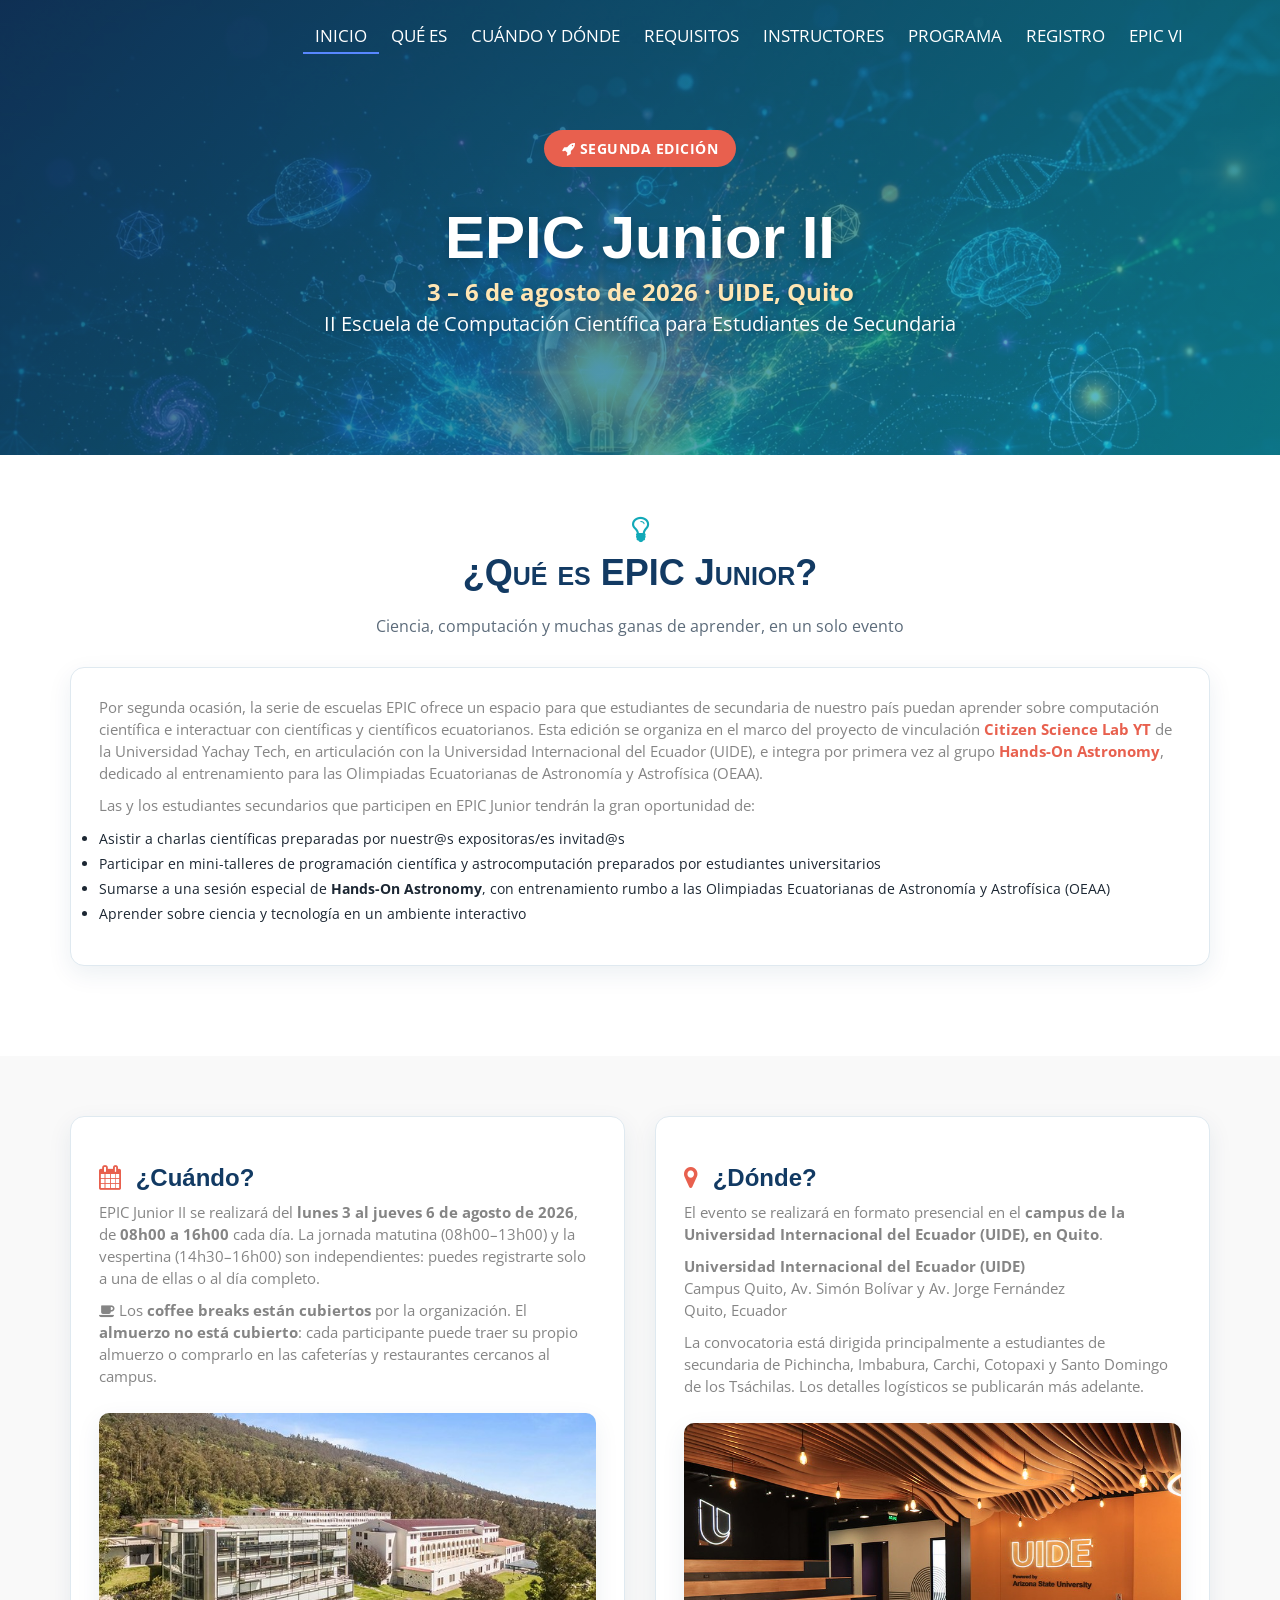
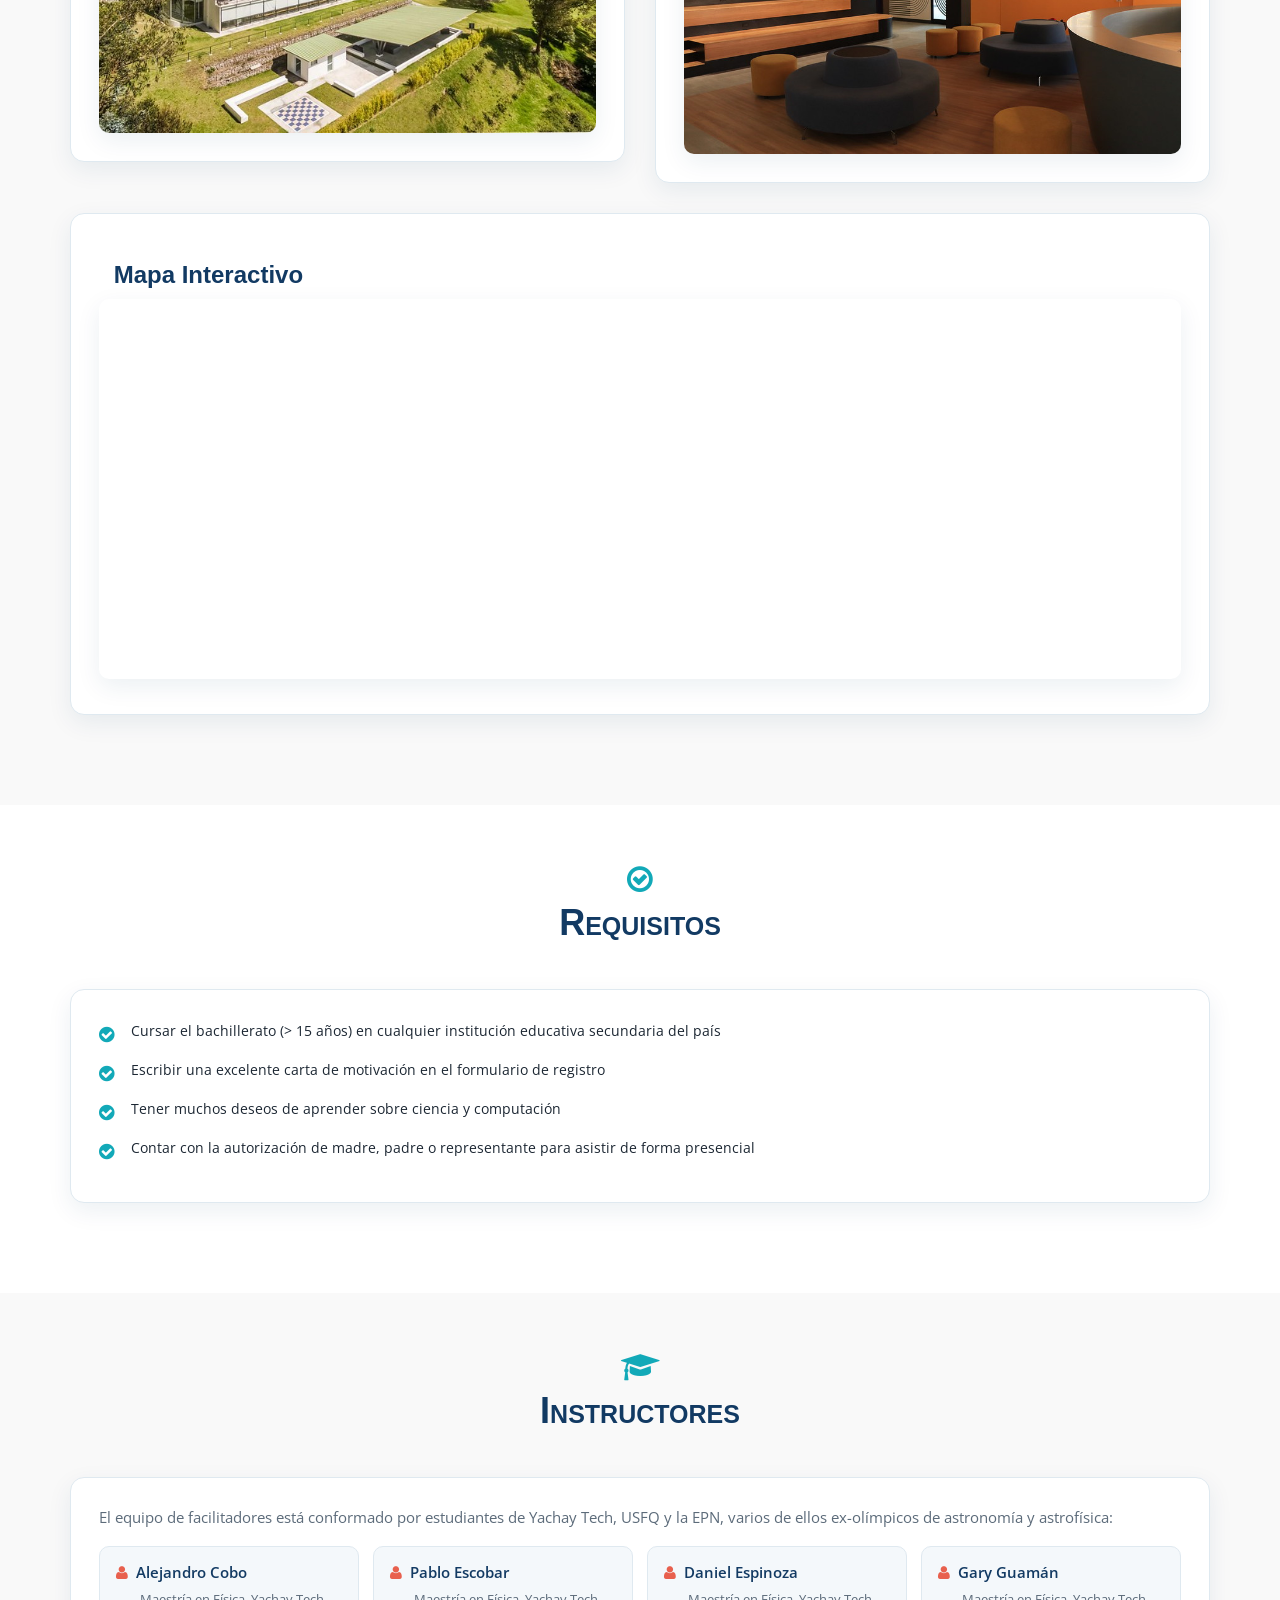
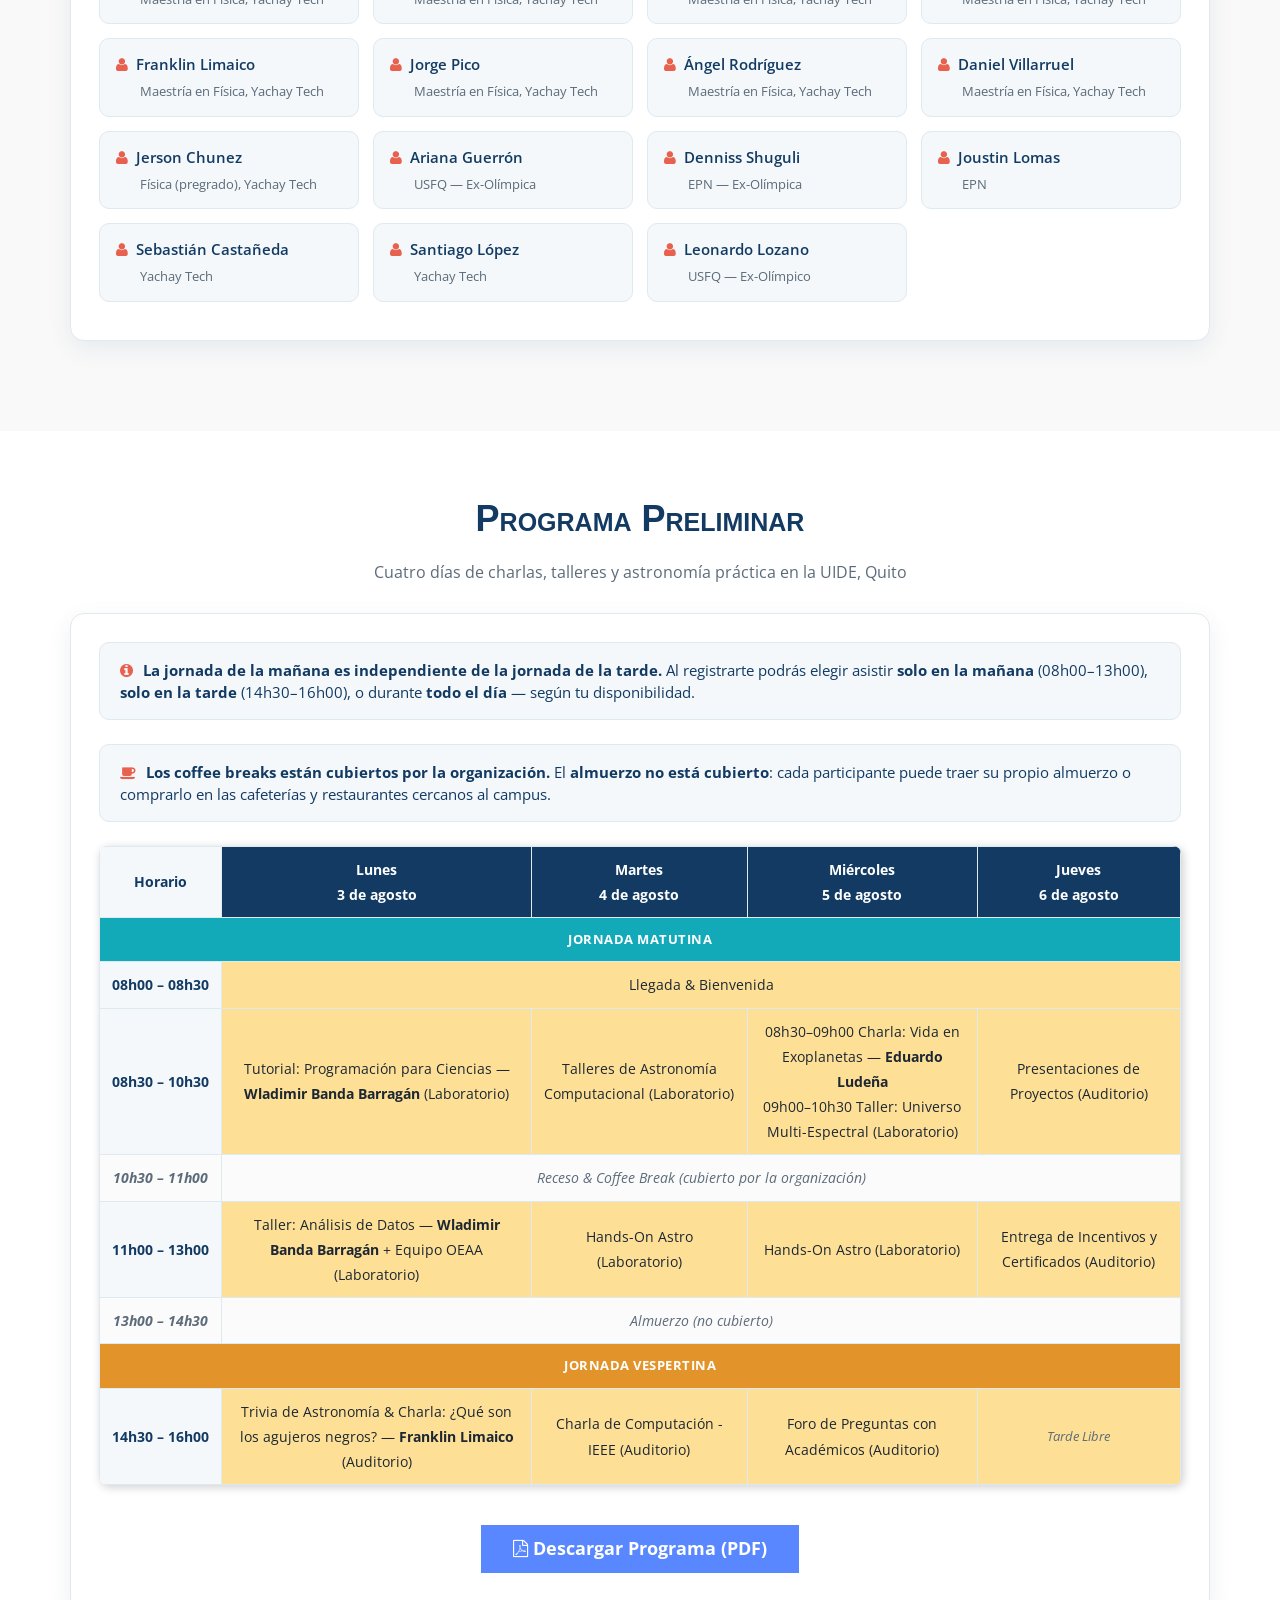
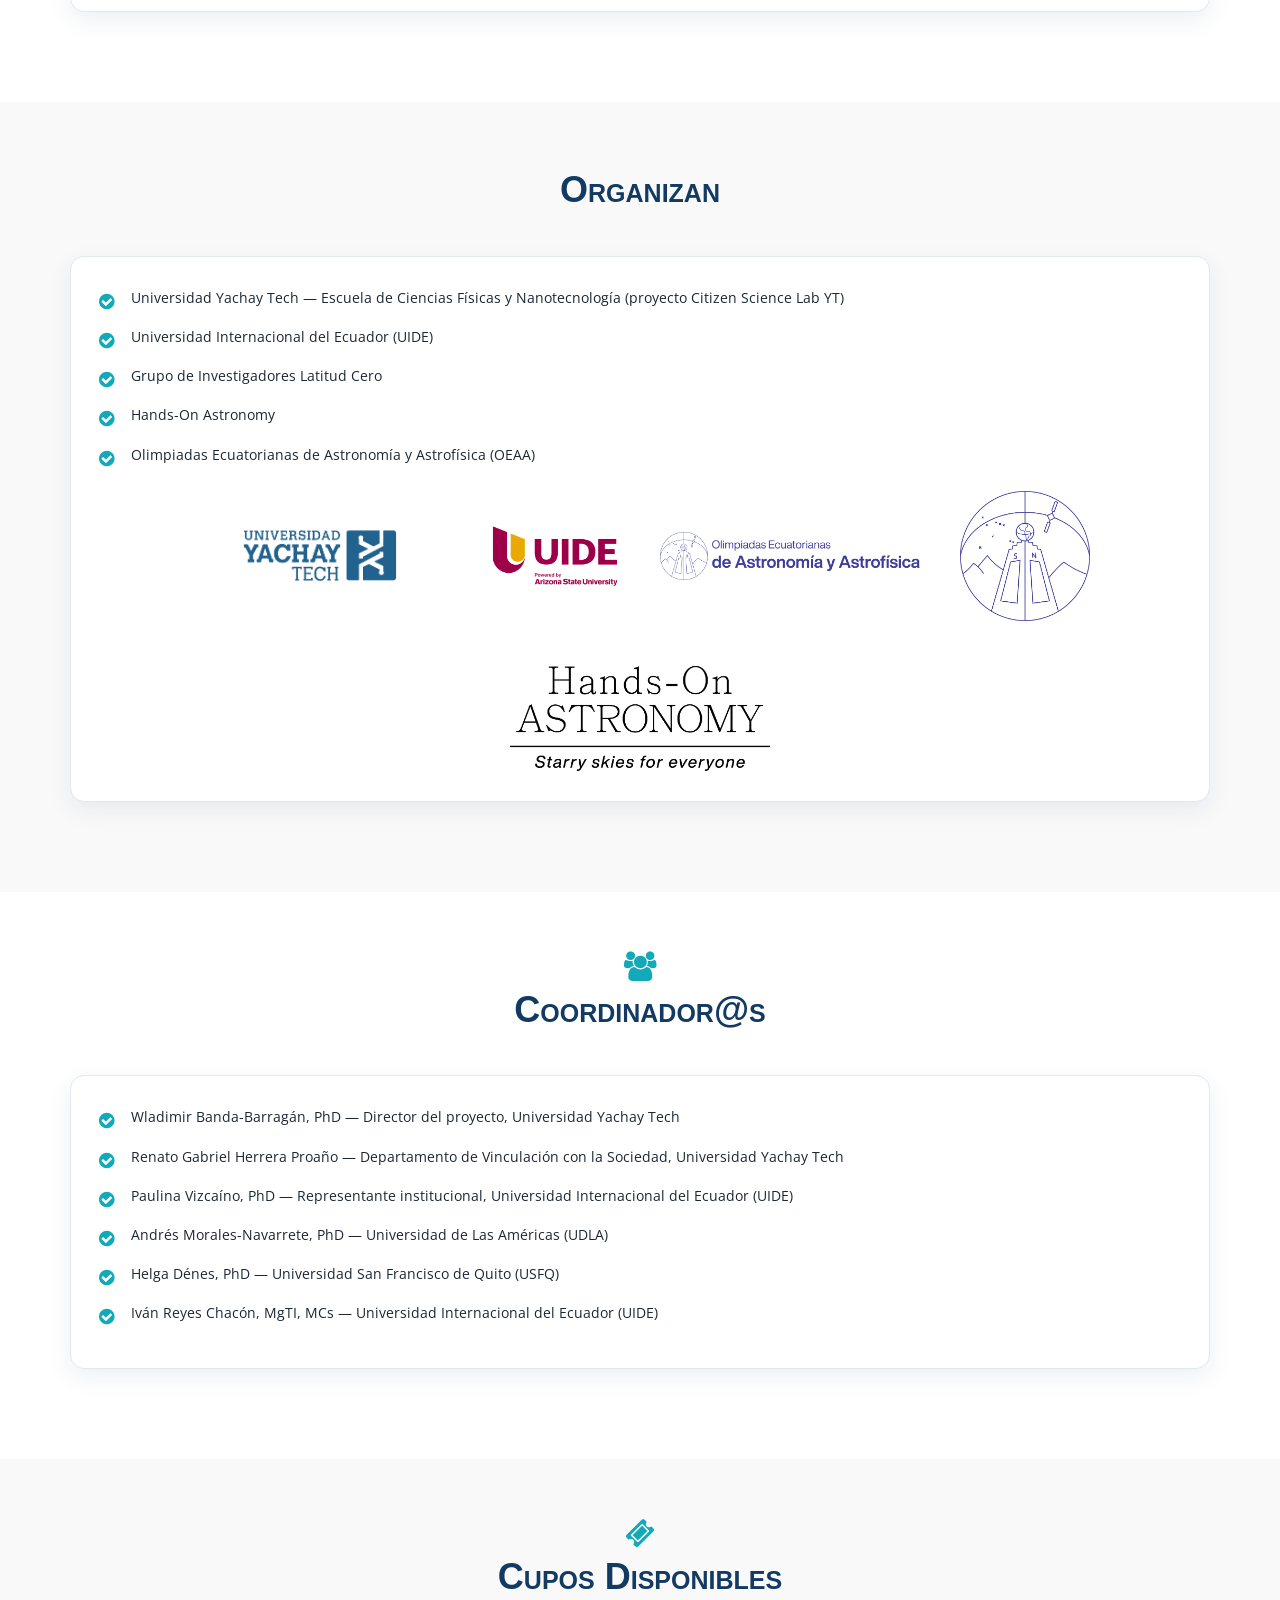
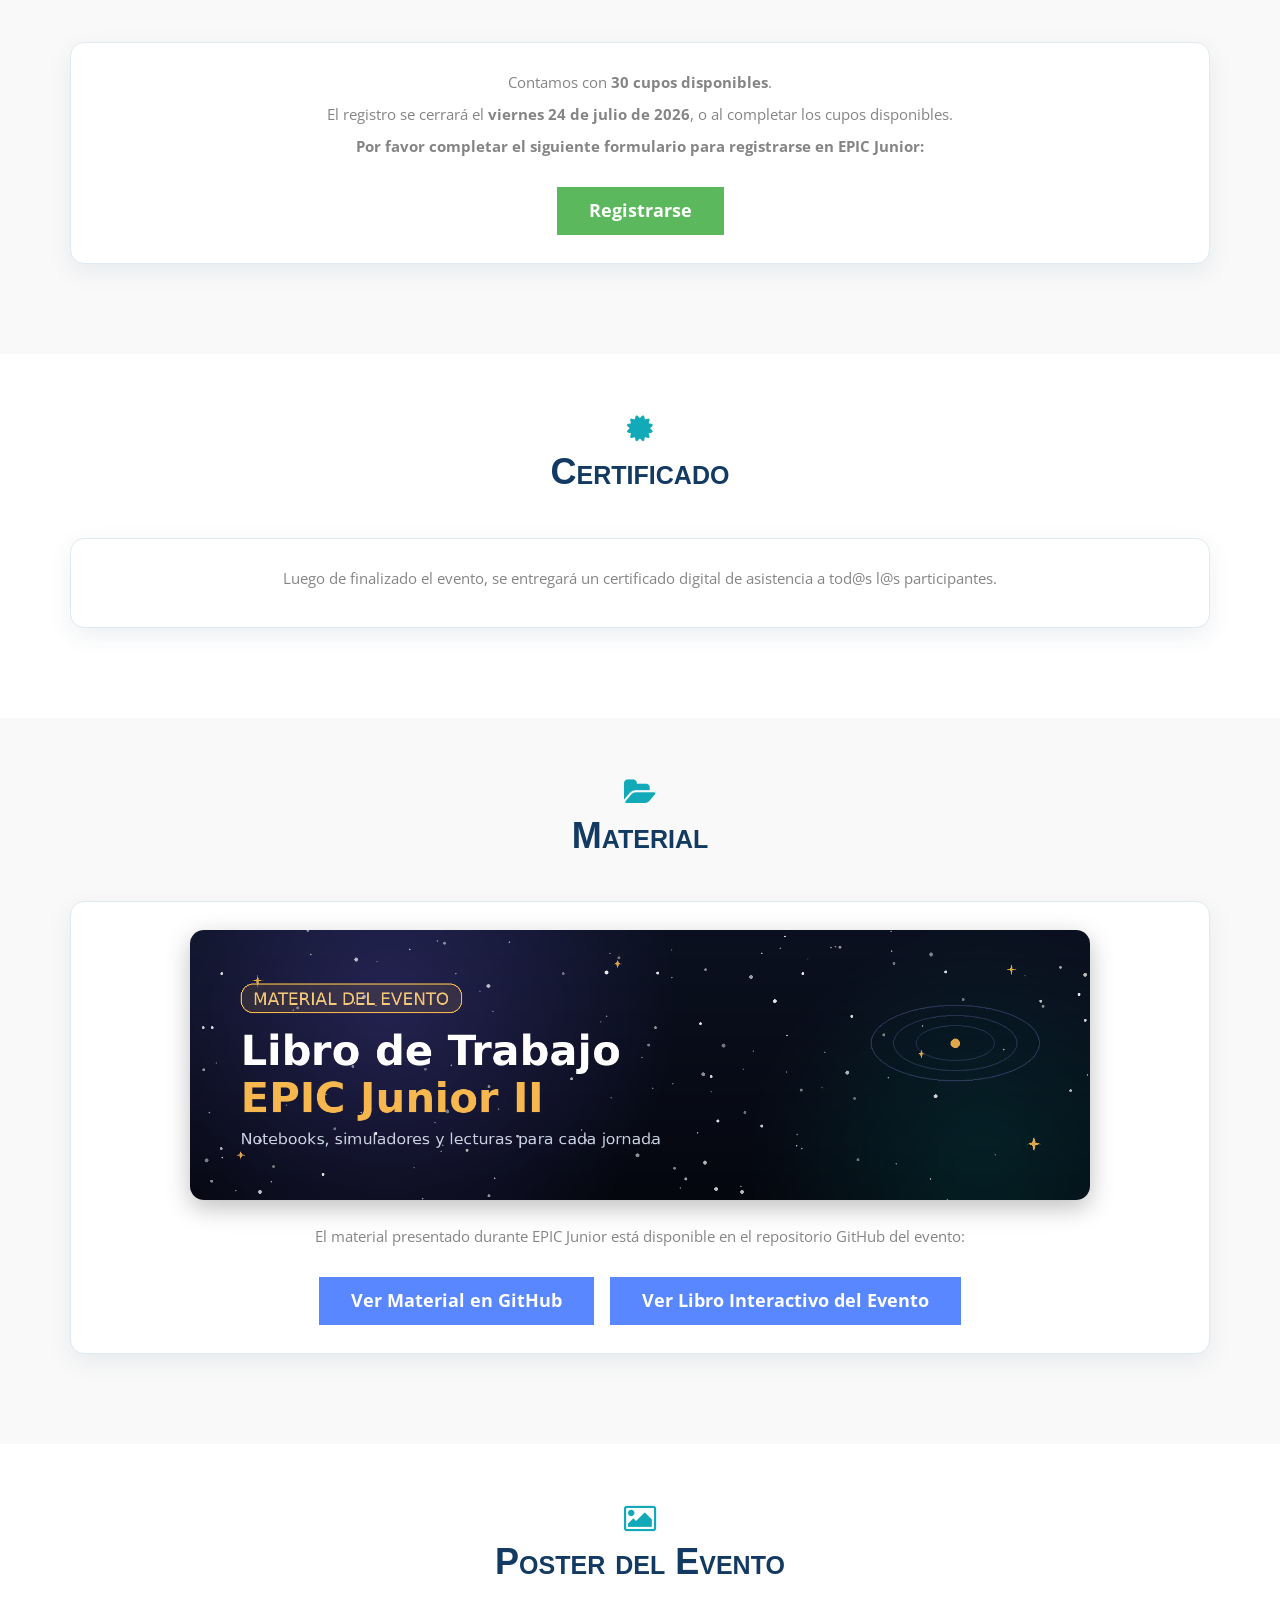
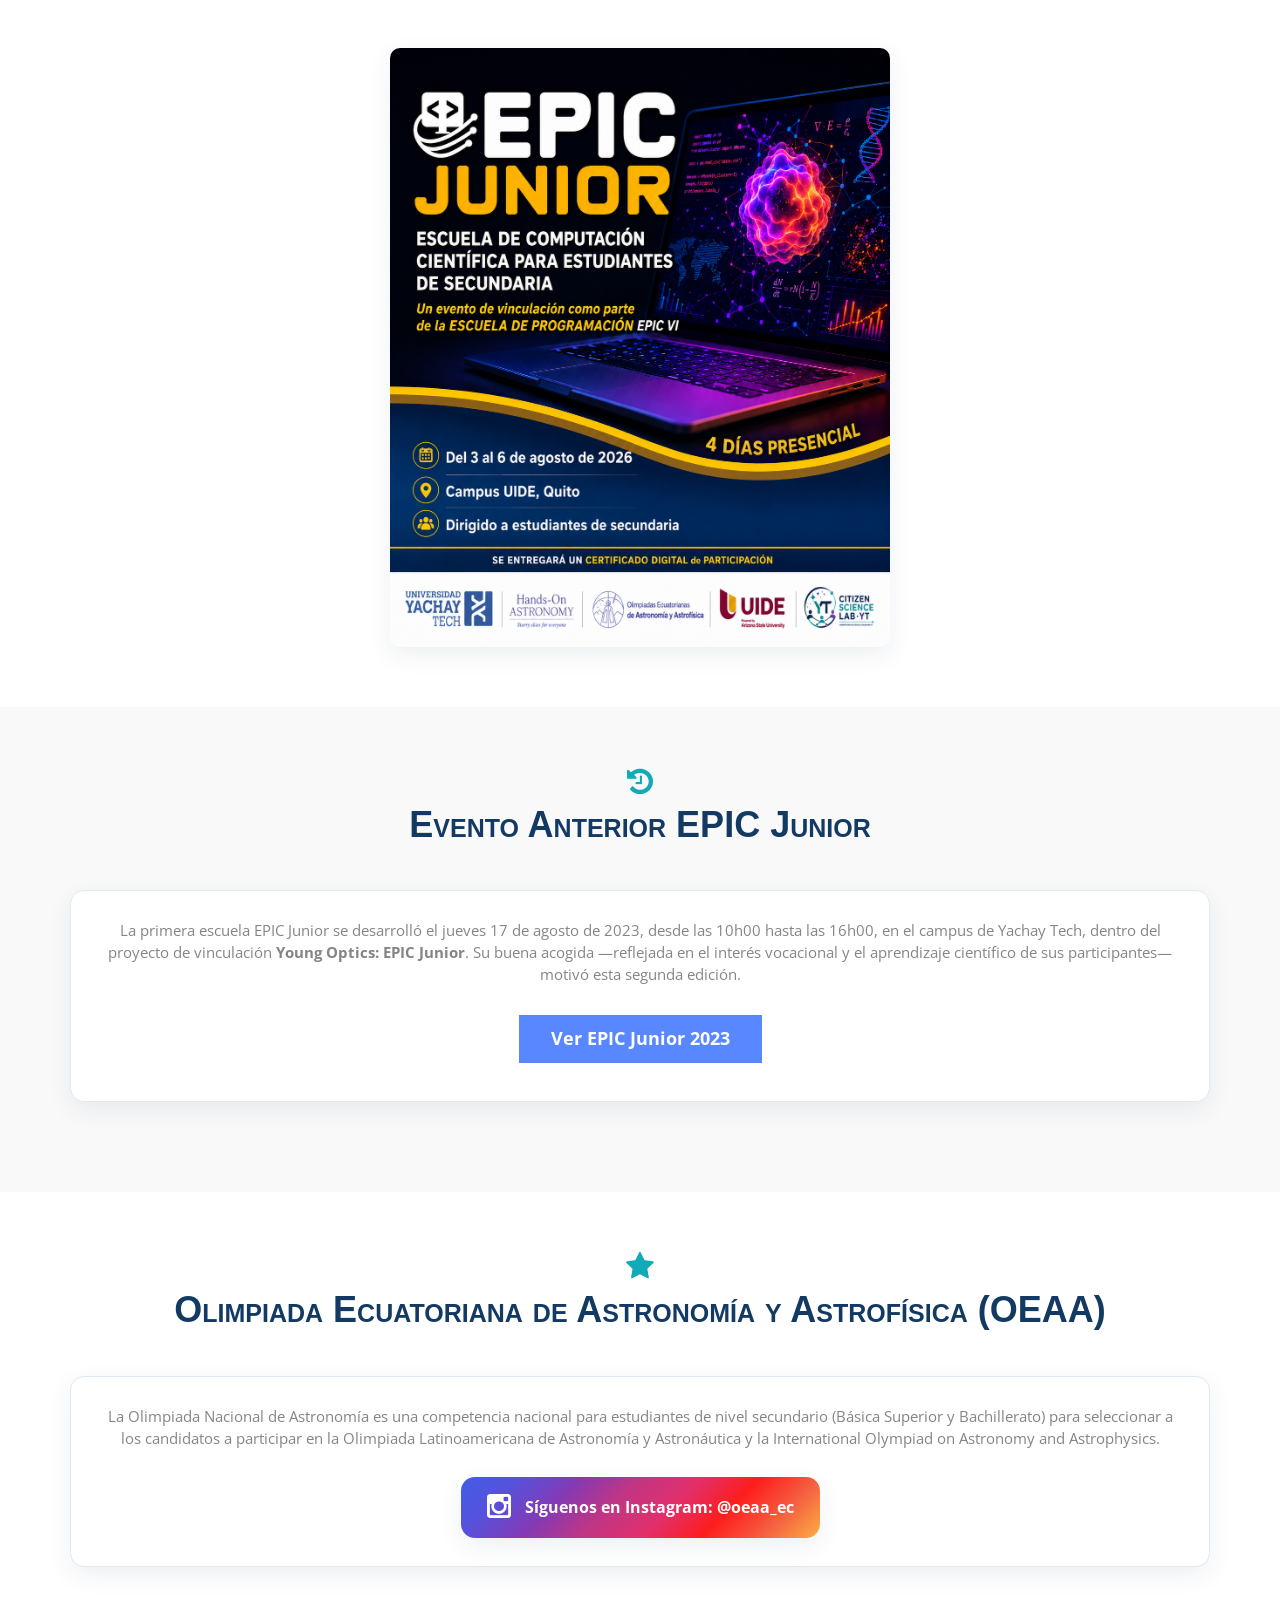
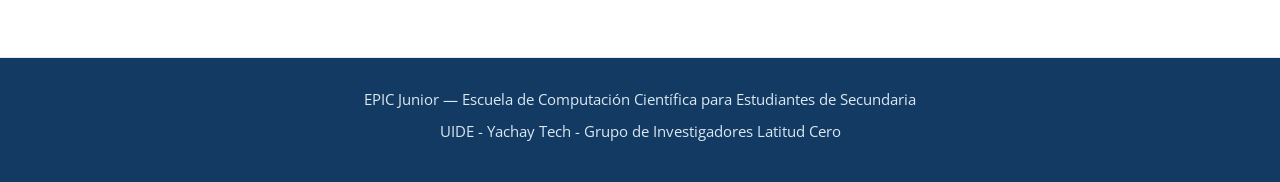
==== commit 4aad38ff: "update" ====
--- a/EPIC_JR.html
+++ b/EPIC_JR.html
@@ -763,7 +763,7 @@
               <td>08h30 – 10h30</td>
               <td>Tutorial: Programación para Ciencias — <strong>Wladimir Banda Barragán</strong> (Laboratorio)</td>
               <td>Talleres de Astronomía Computacional (Laboratorio)</td>
-              <td>Talleres de Astronomía Computacional (Laboratorio)</td>
+              <td>08h30–09h00 Charla: Vida en Exoplanetas — <strong>Eduardo Ludeña</strong><br>09h00–10h30 Taller: Universo Multi-Espectral (Laboratorio)</td>
               <td>Presentaciones de Proyectos (Auditorio)</td>
             </tr>
             <tr class="break-row">
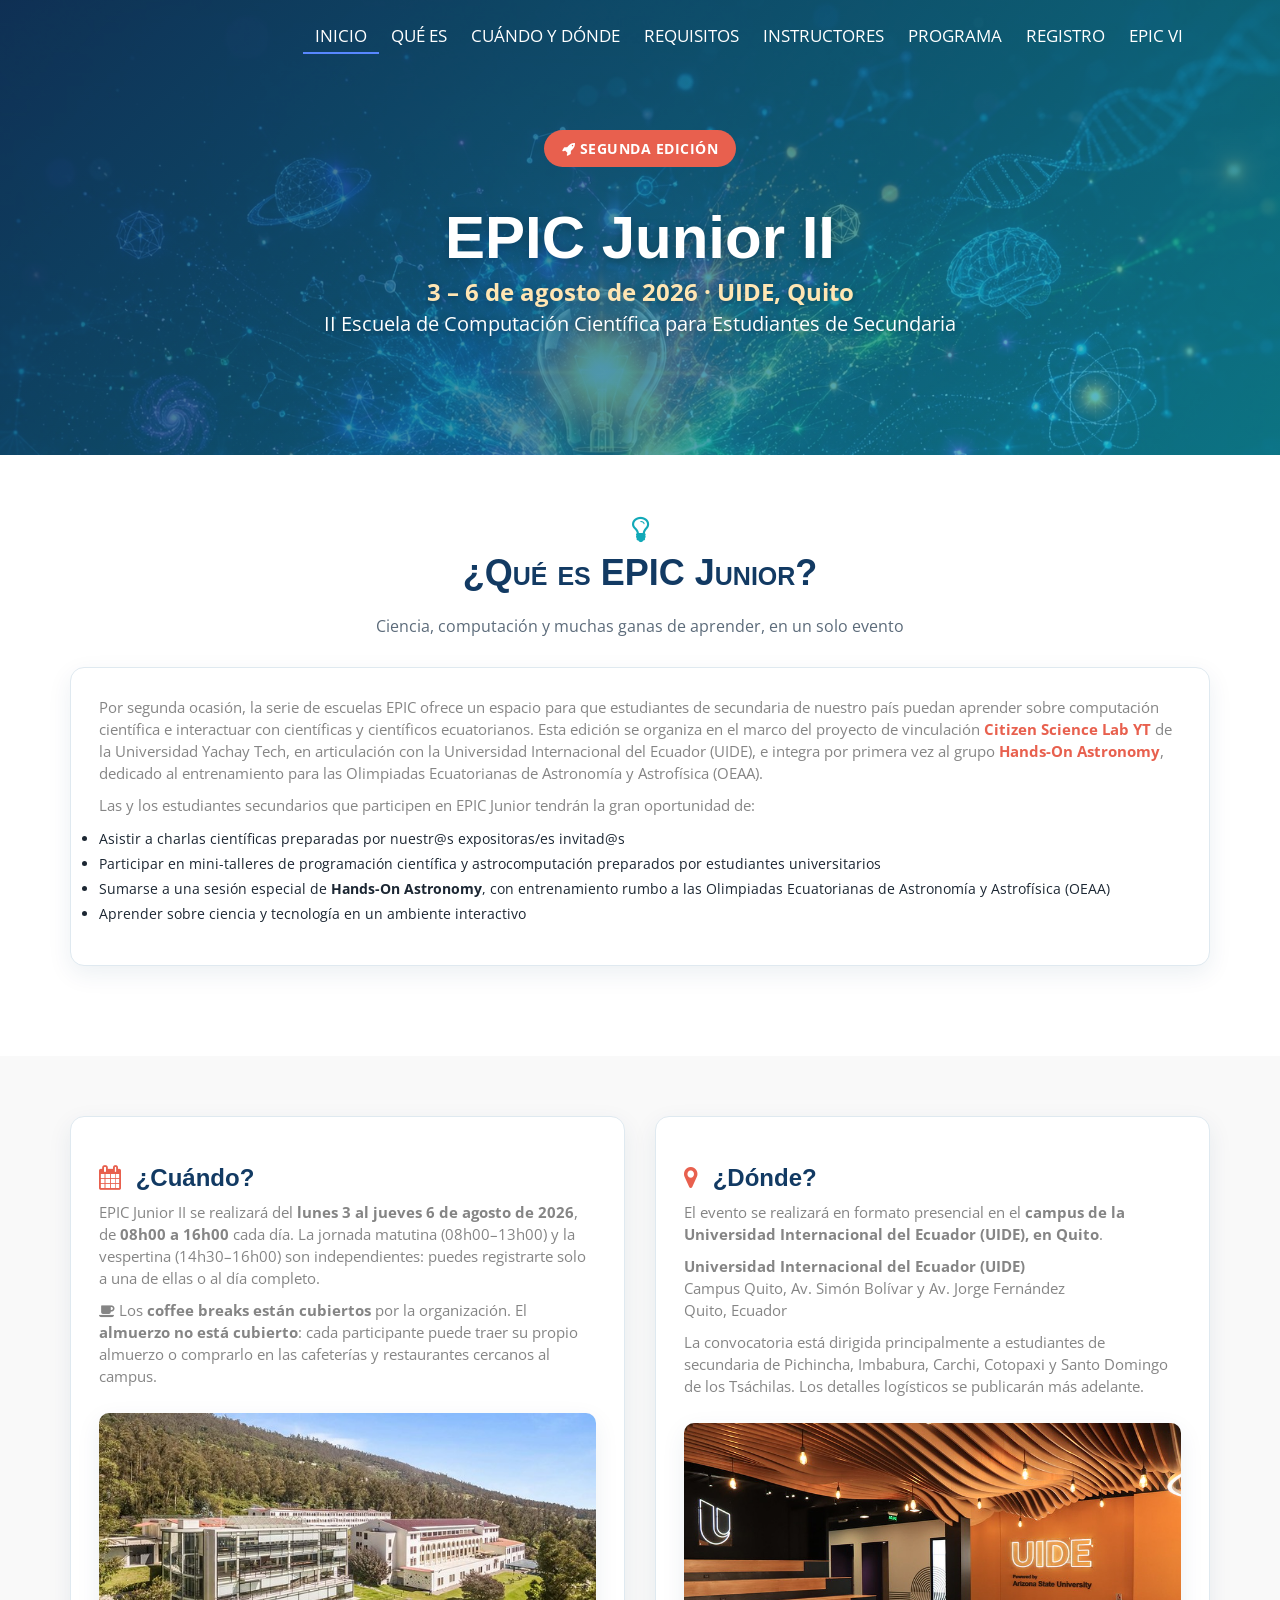
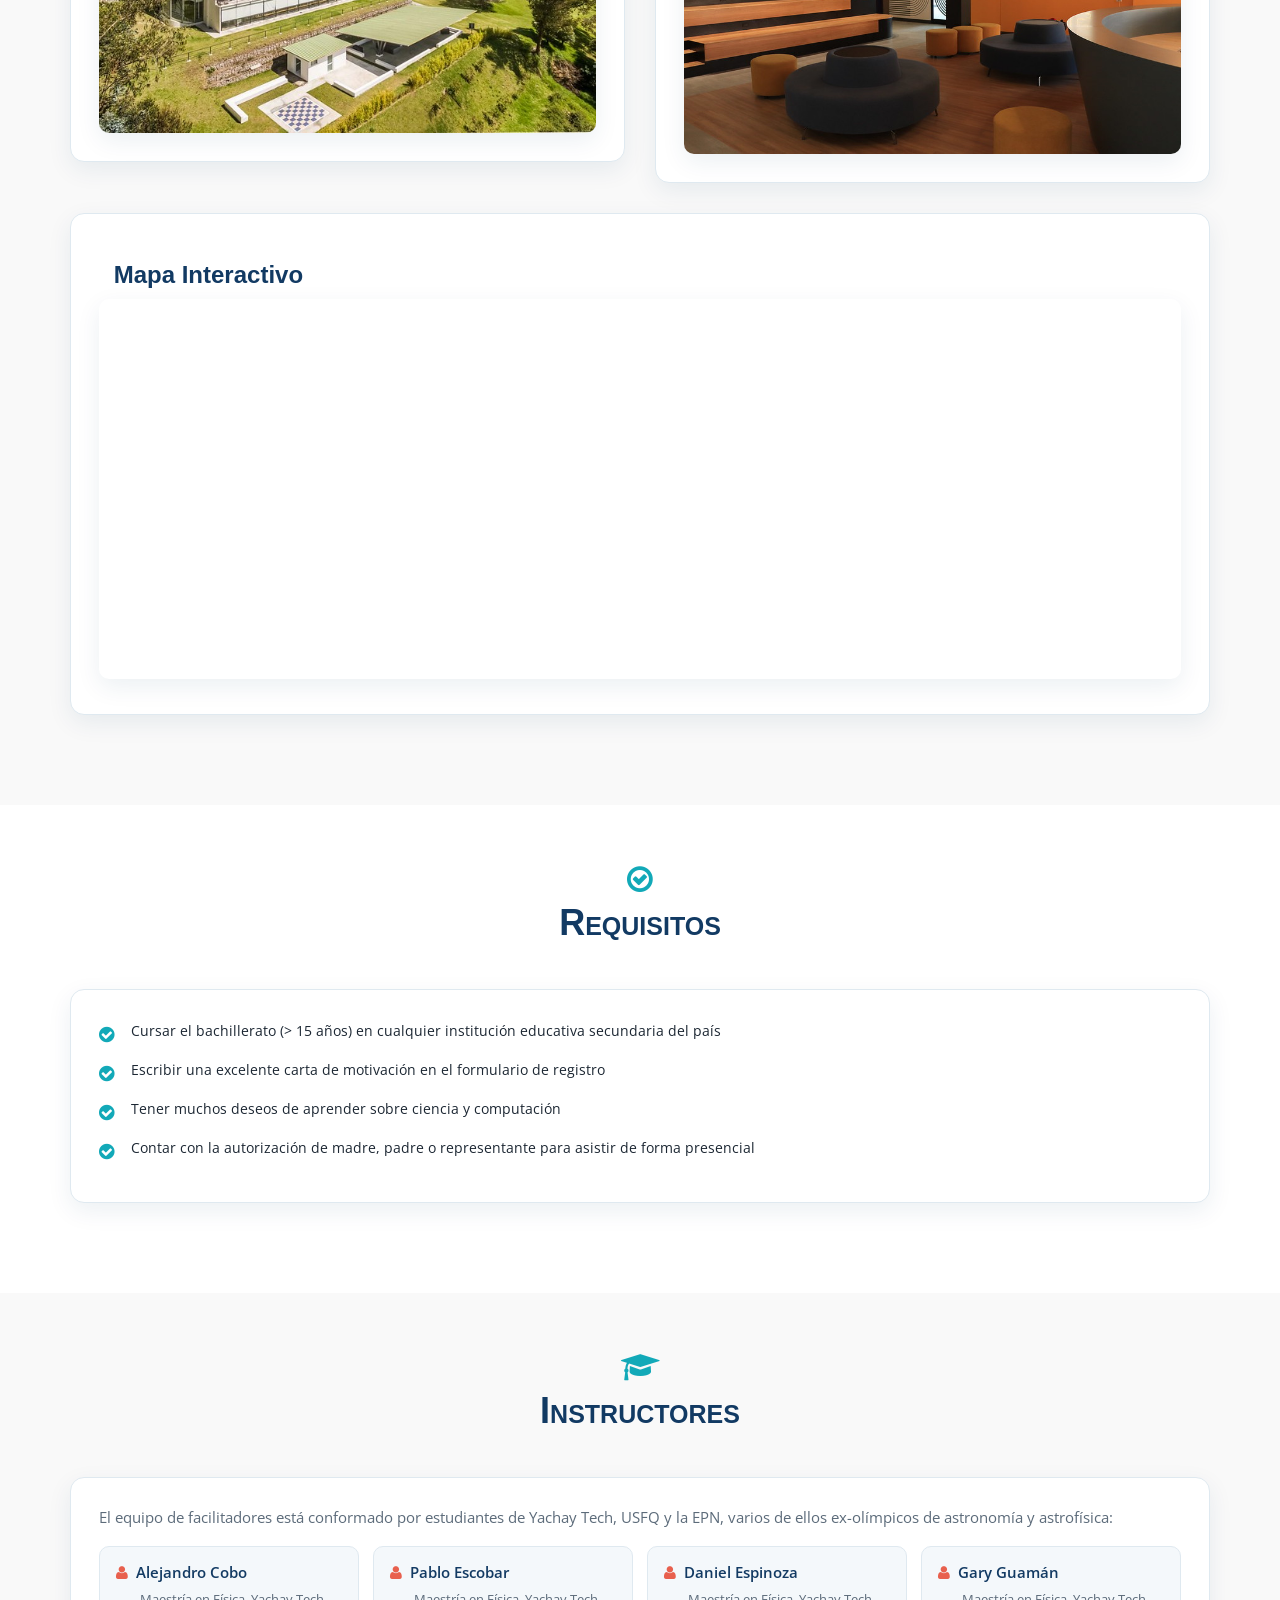
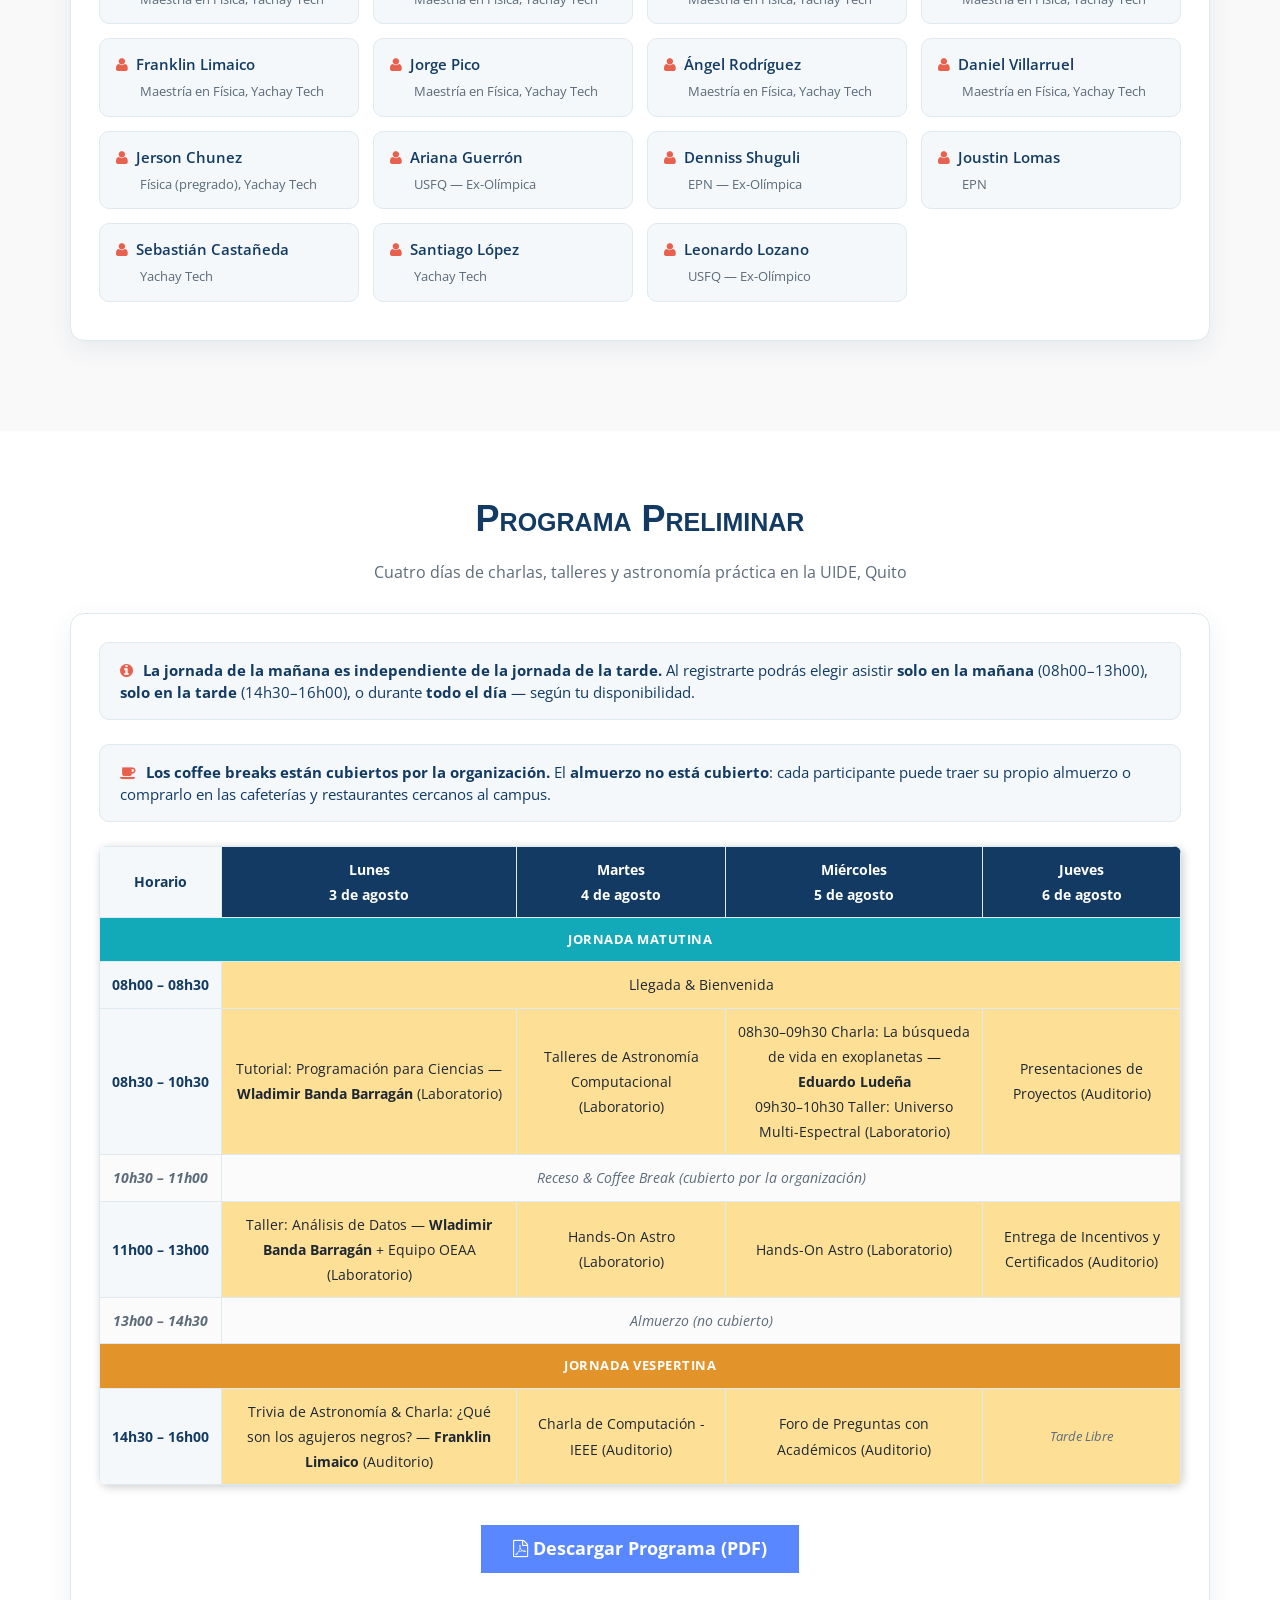
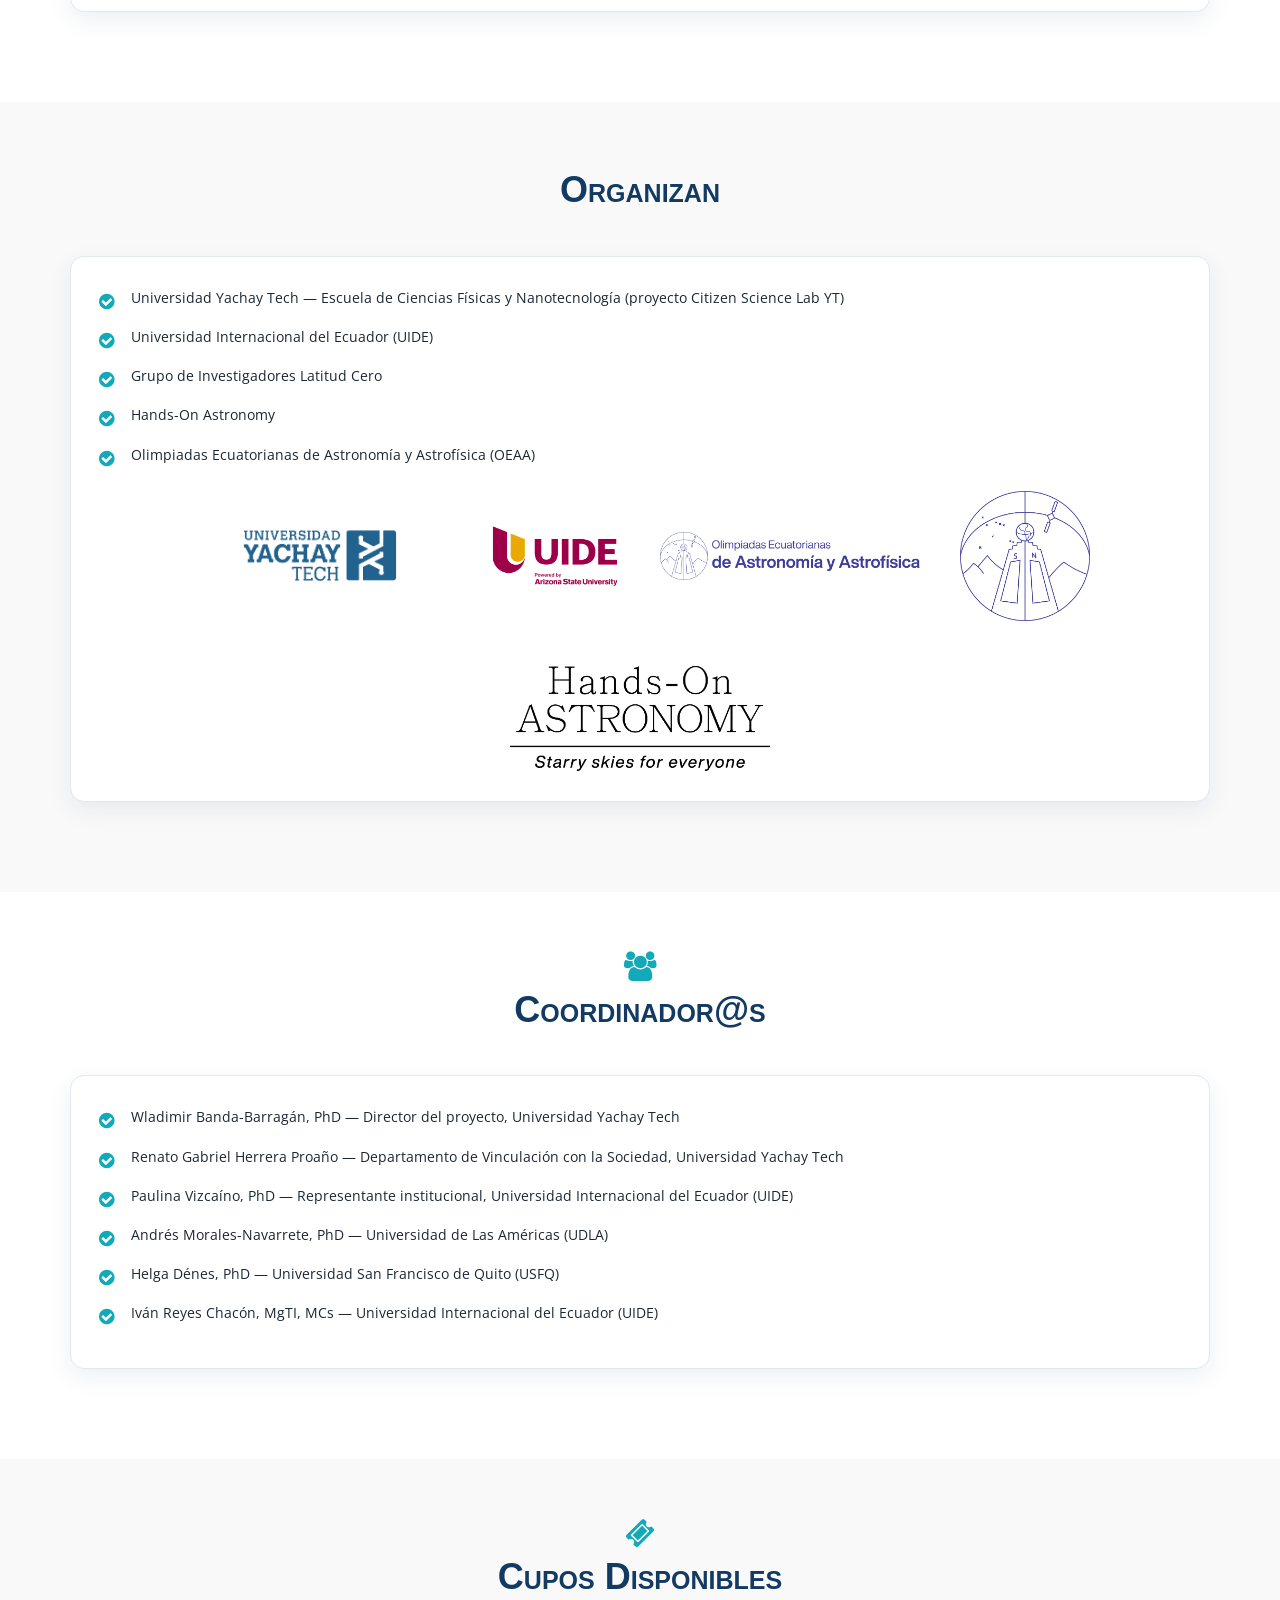
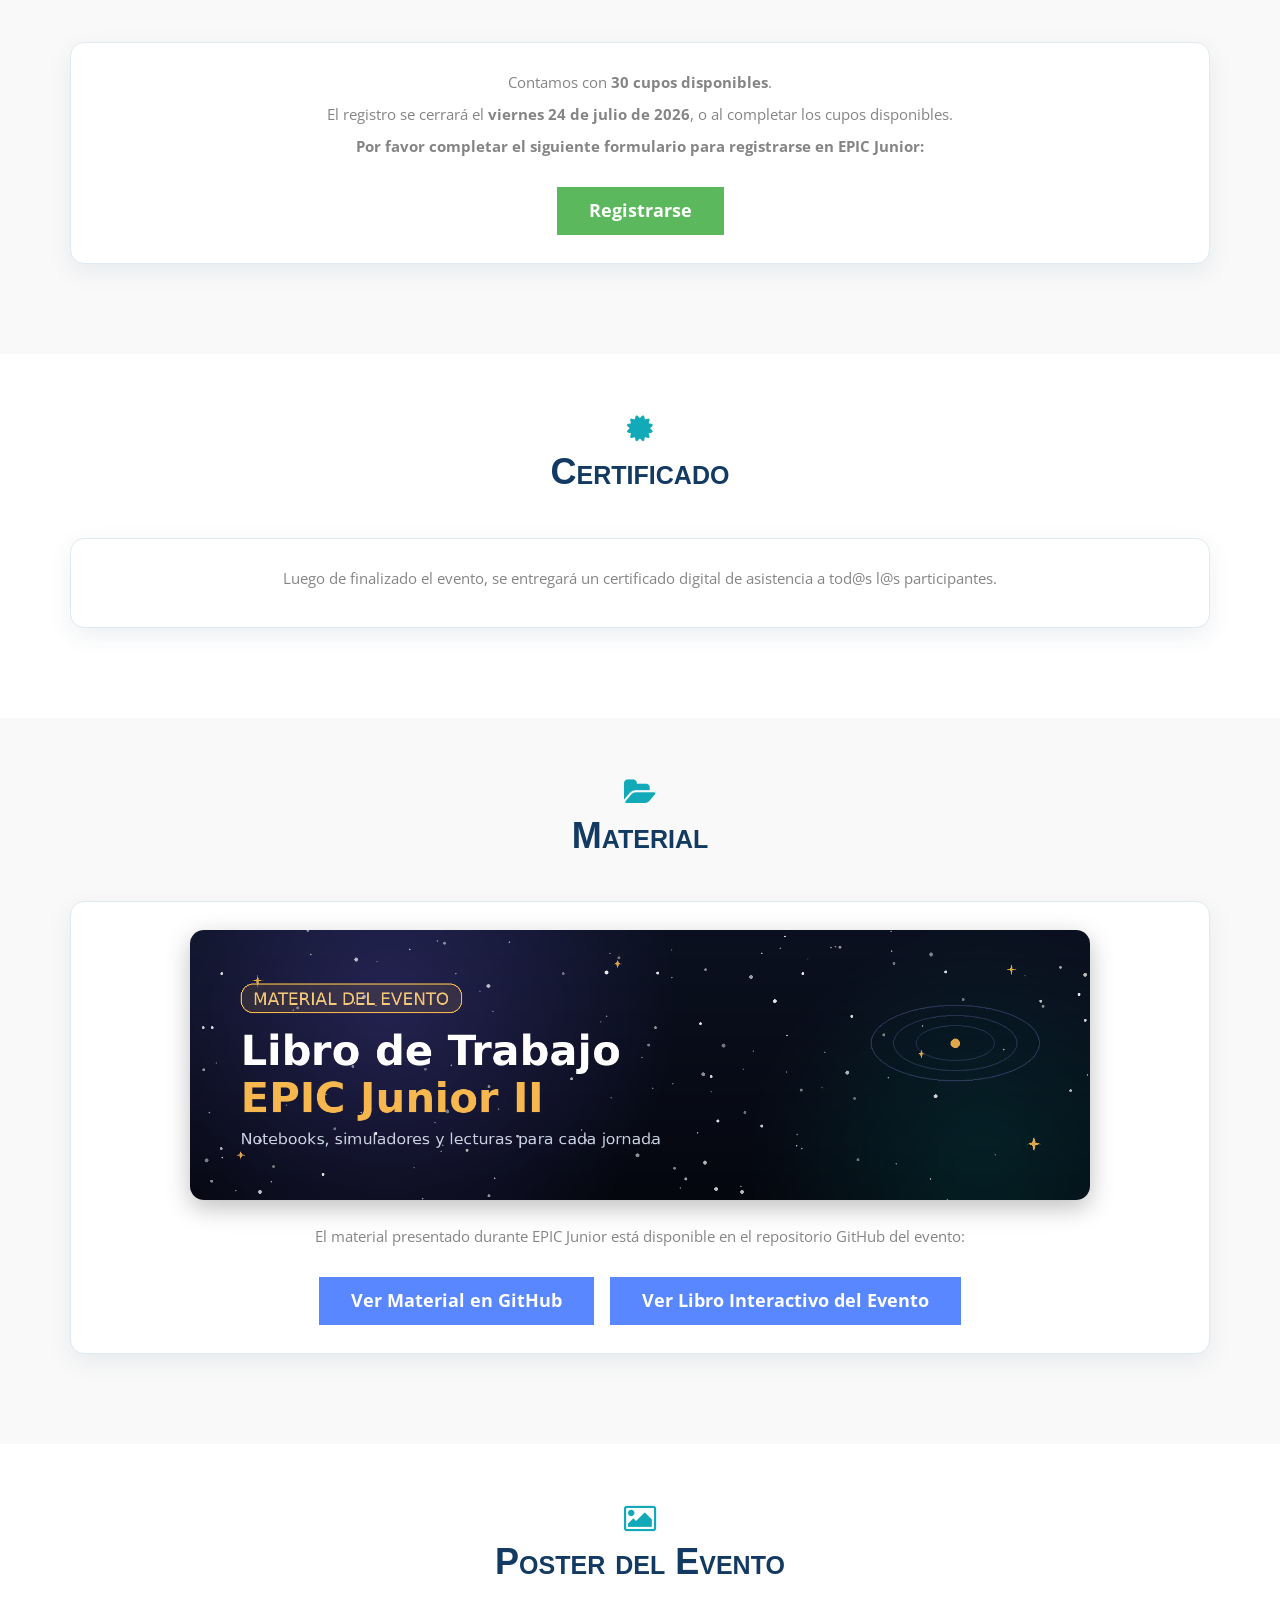
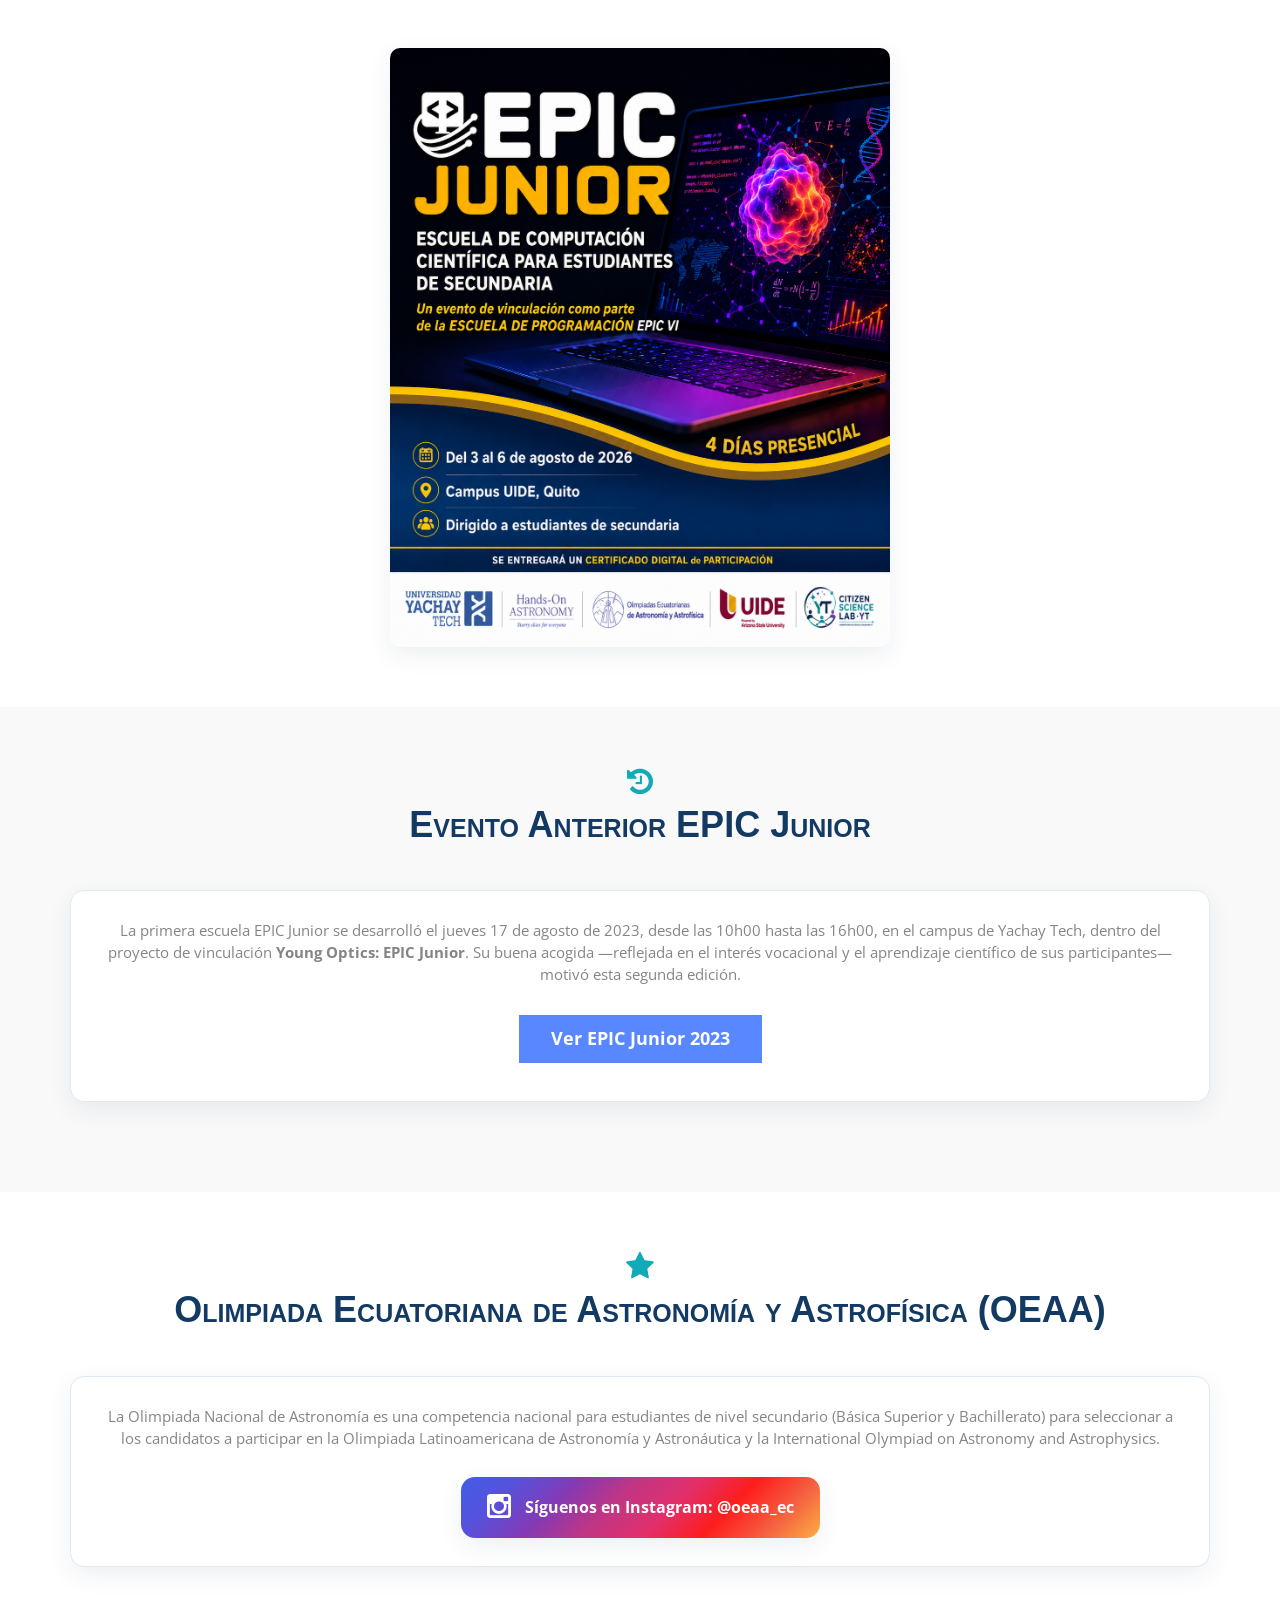
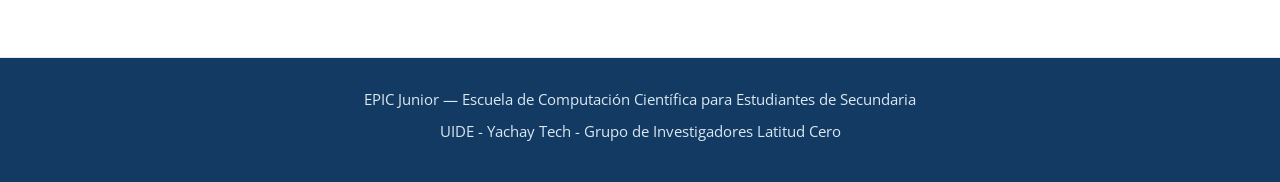
==== commit 281b4ef5: "update" ====
--- a/EPIC_JR.html
+++ b/EPIC_JR.html
@@ -763,7 +763,7 @@
               <td>08h30 – 10h30</td>
               <td>Tutorial: Programación para Ciencias — <strong>Wladimir Banda Barragán</strong> (Laboratorio)</td>
               <td>Talleres de Astronomía Computacional (Laboratorio)</td>
-              <td>08h30–09h00 Charla: Vida en Exoplanetas — <strong>Eduardo Ludeña</strong><br>09h00–10h30 Taller: Universo Multi-Espectral (Laboratorio)</td>
+              <td>08h30–09h30 Charla: La búsqueda de vida en exoplanetas — <strong>Eduardo Ludeña</strong><br>09h30–10h30 Taller: Universo Multi-Espectral (Laboratorio)</td>
               <td>Presentaciones de Proyectos (Auditorio)</td>
             </tr>
             <tr class="break-row">
